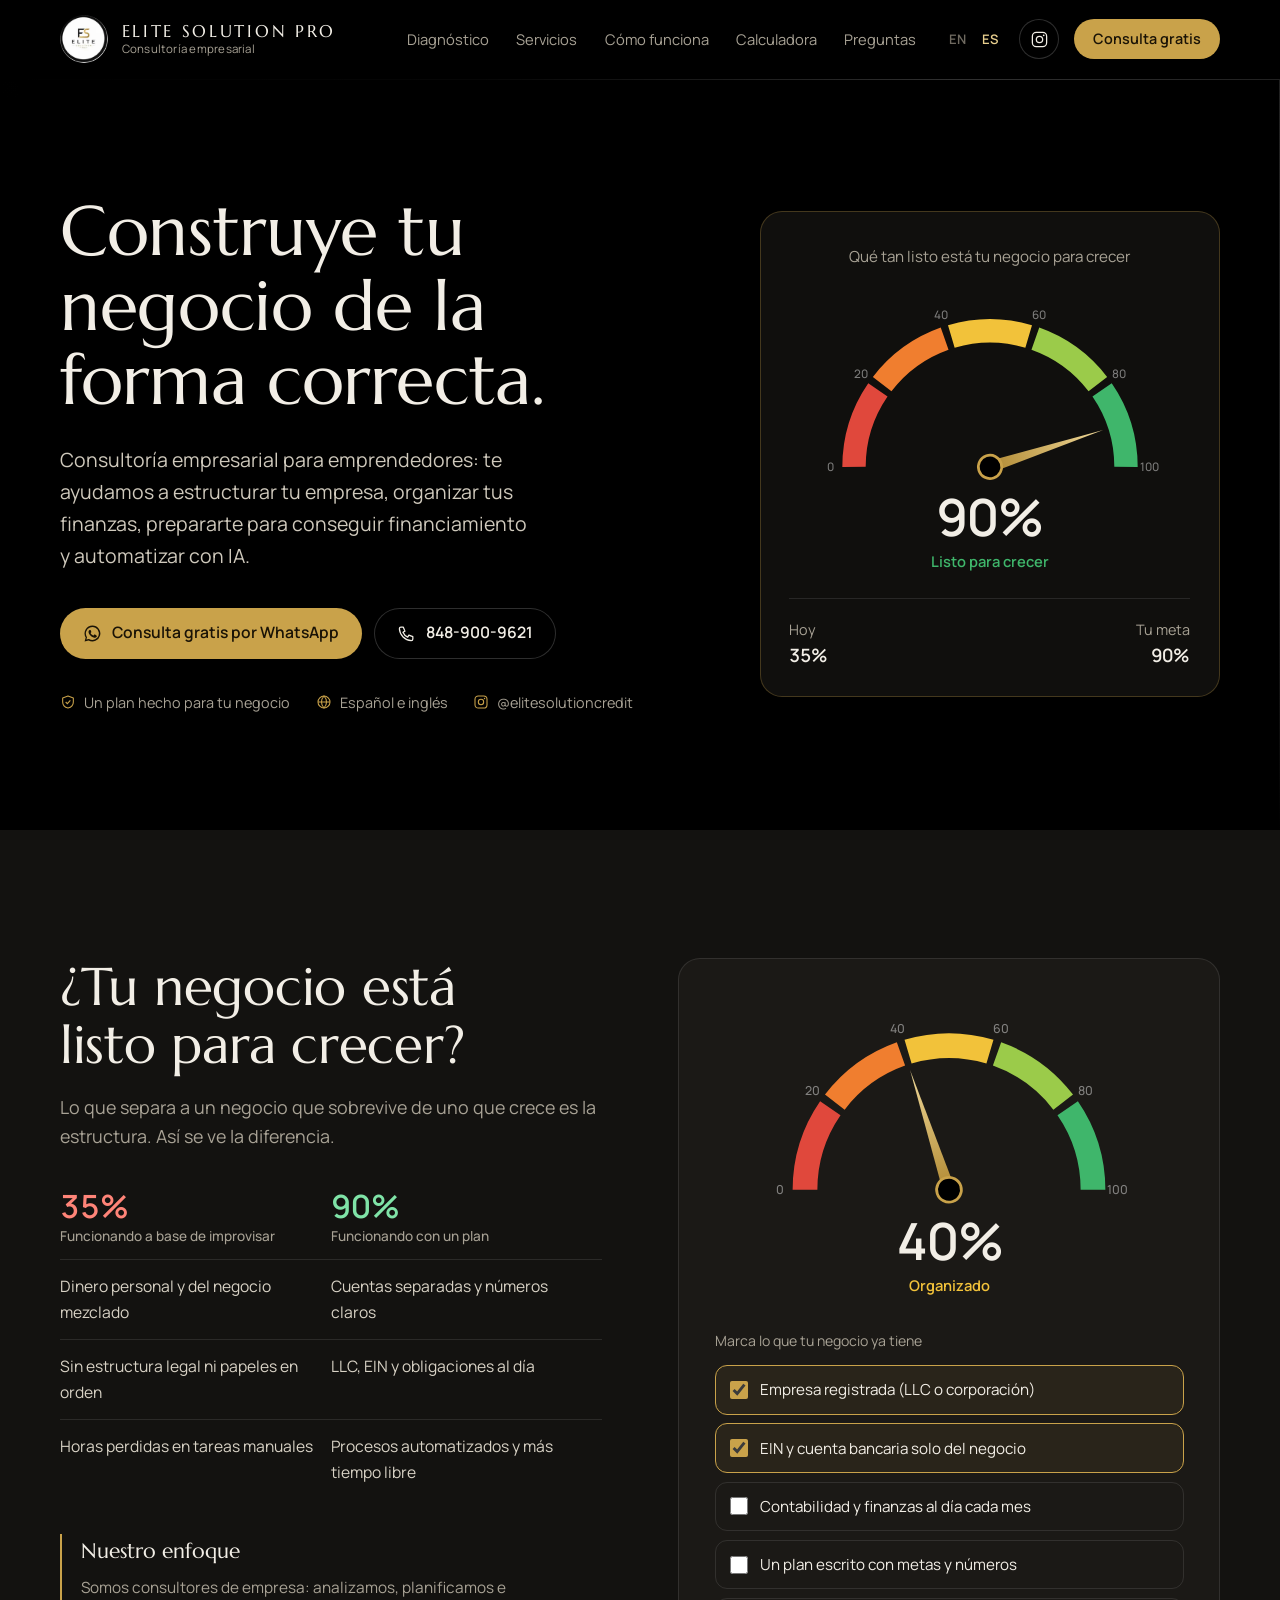
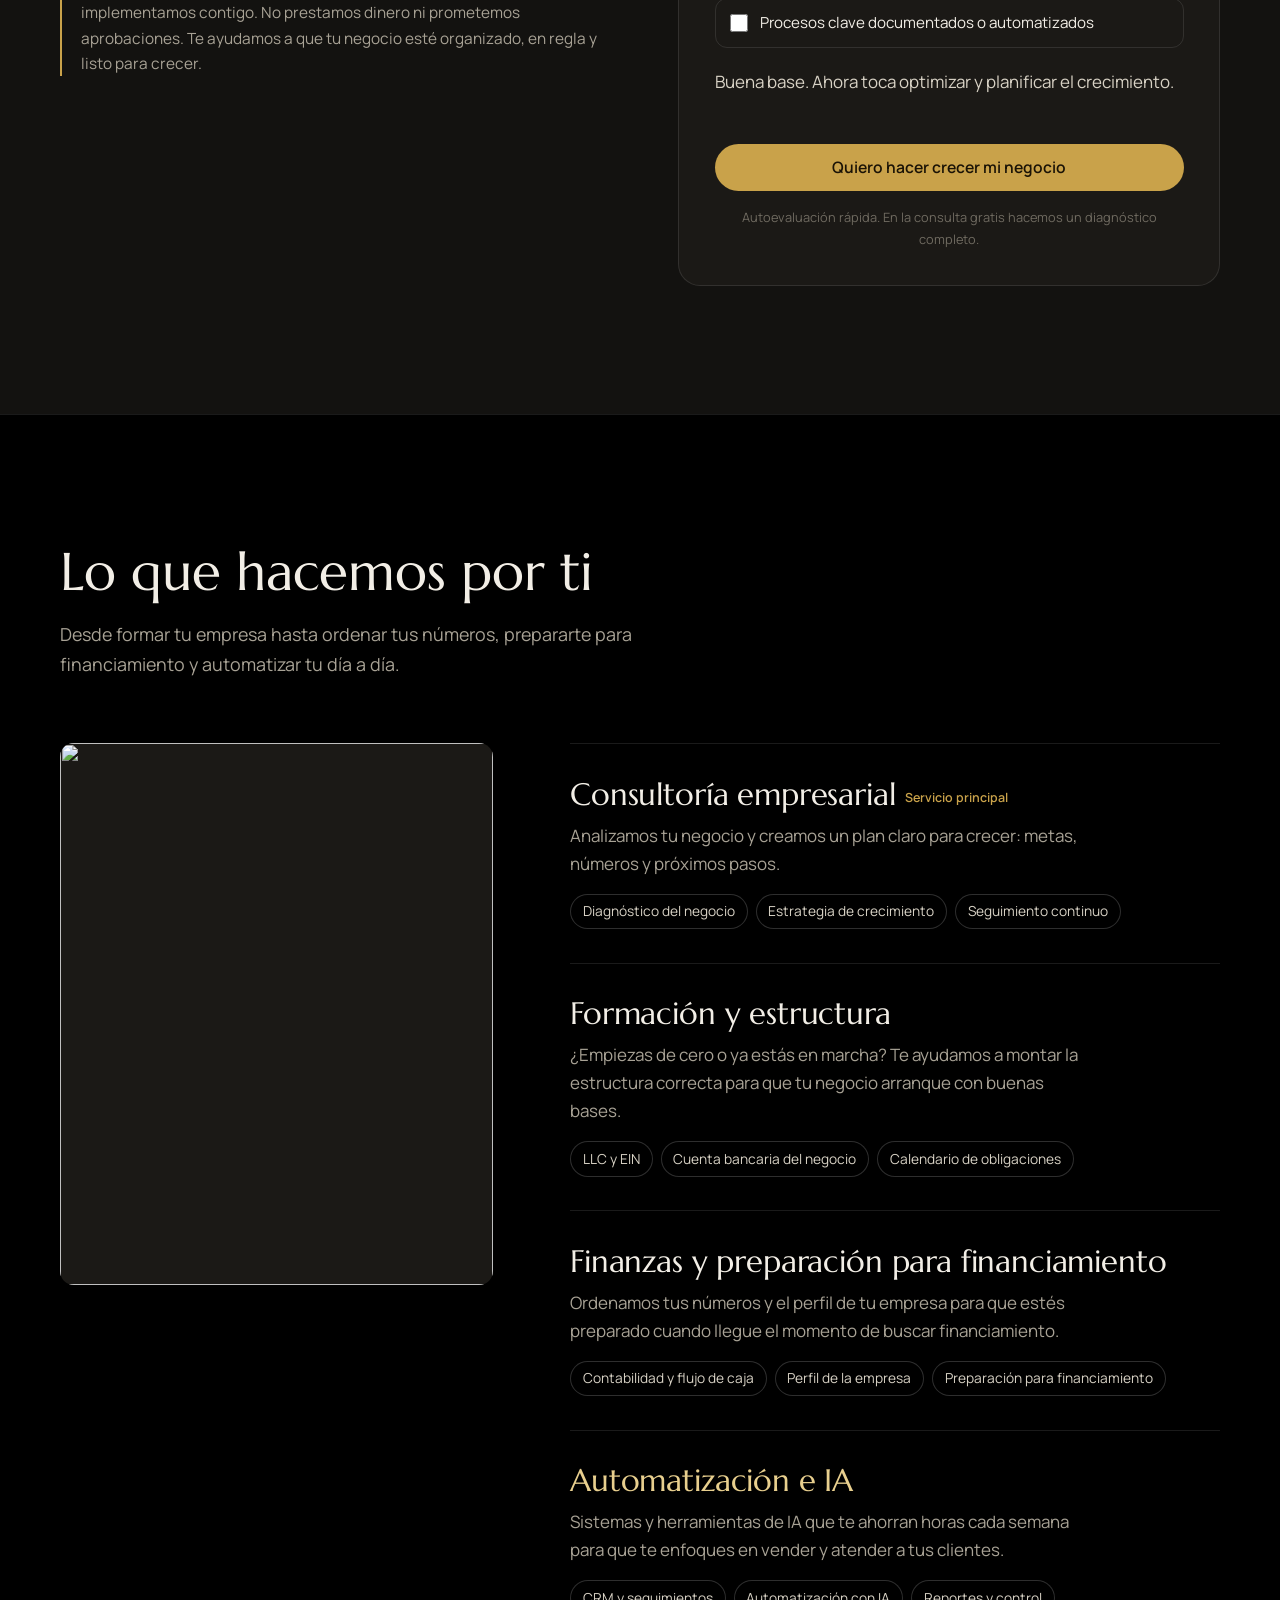
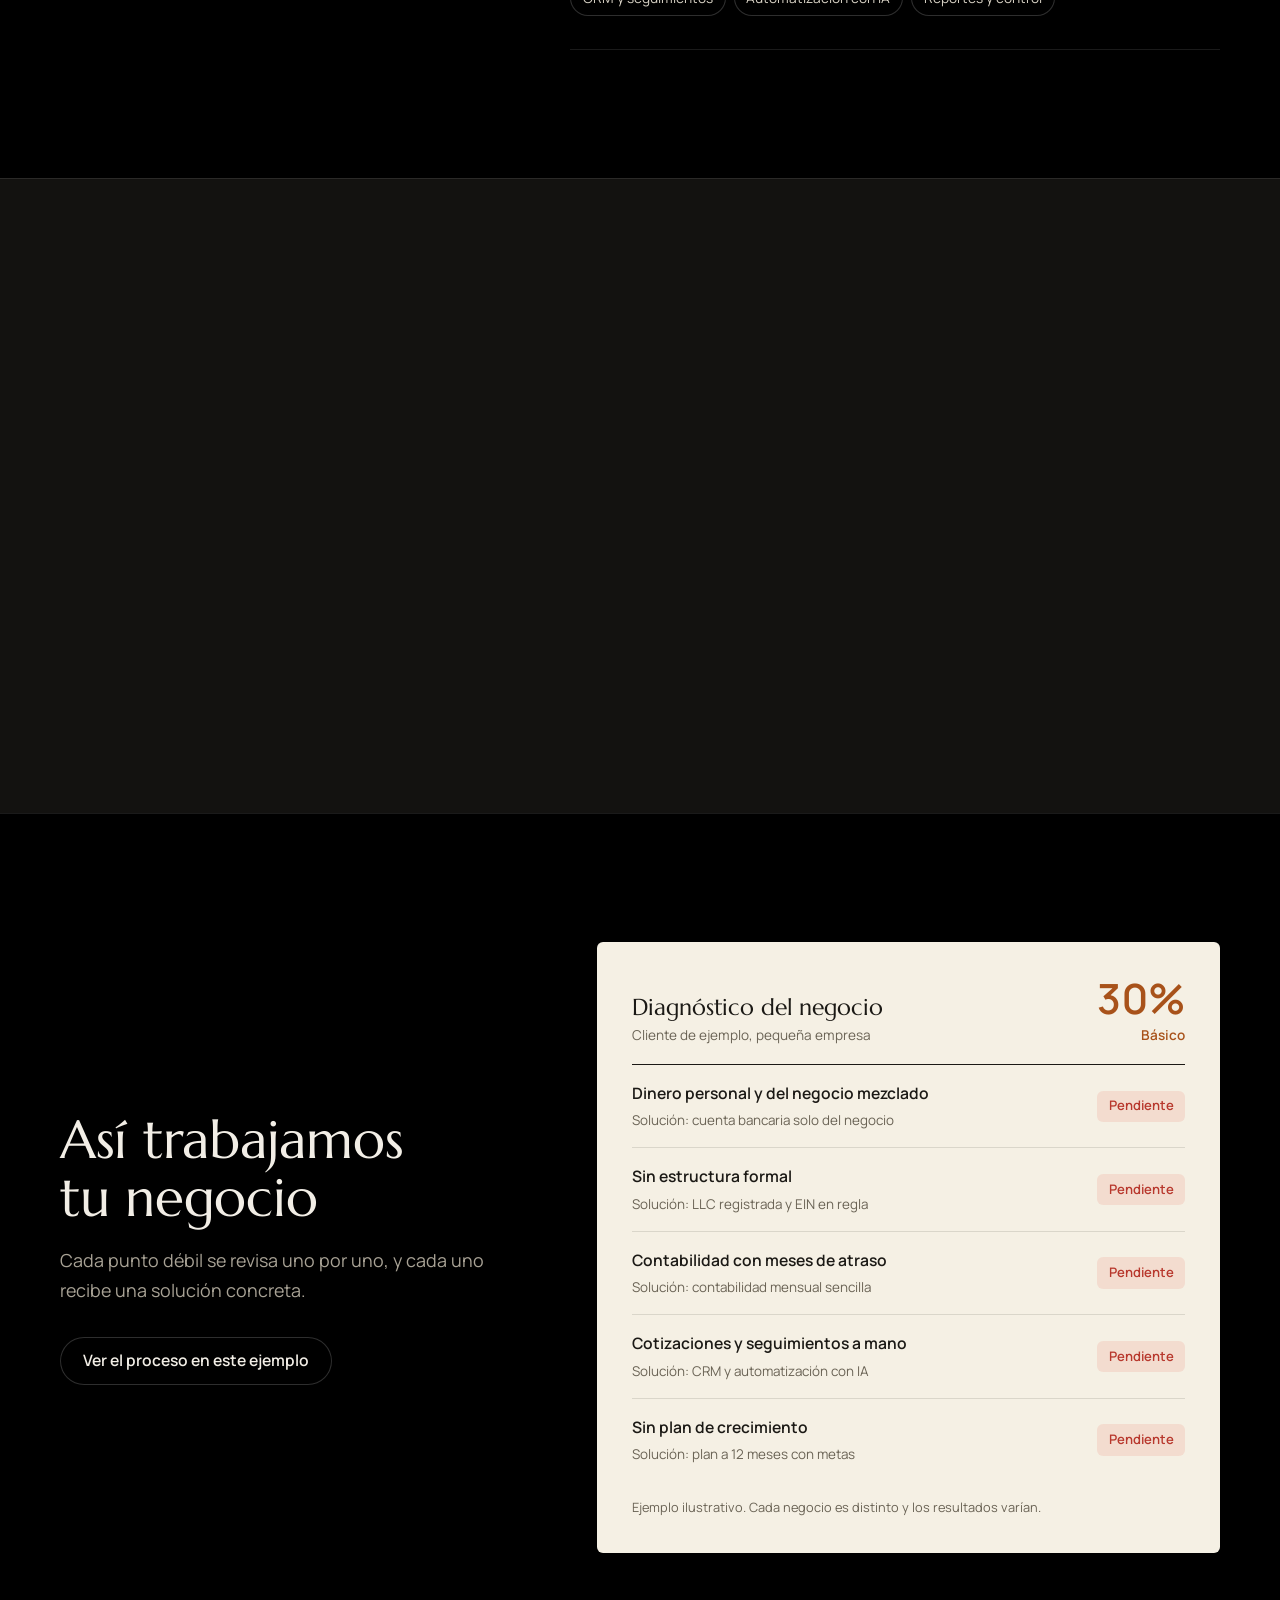
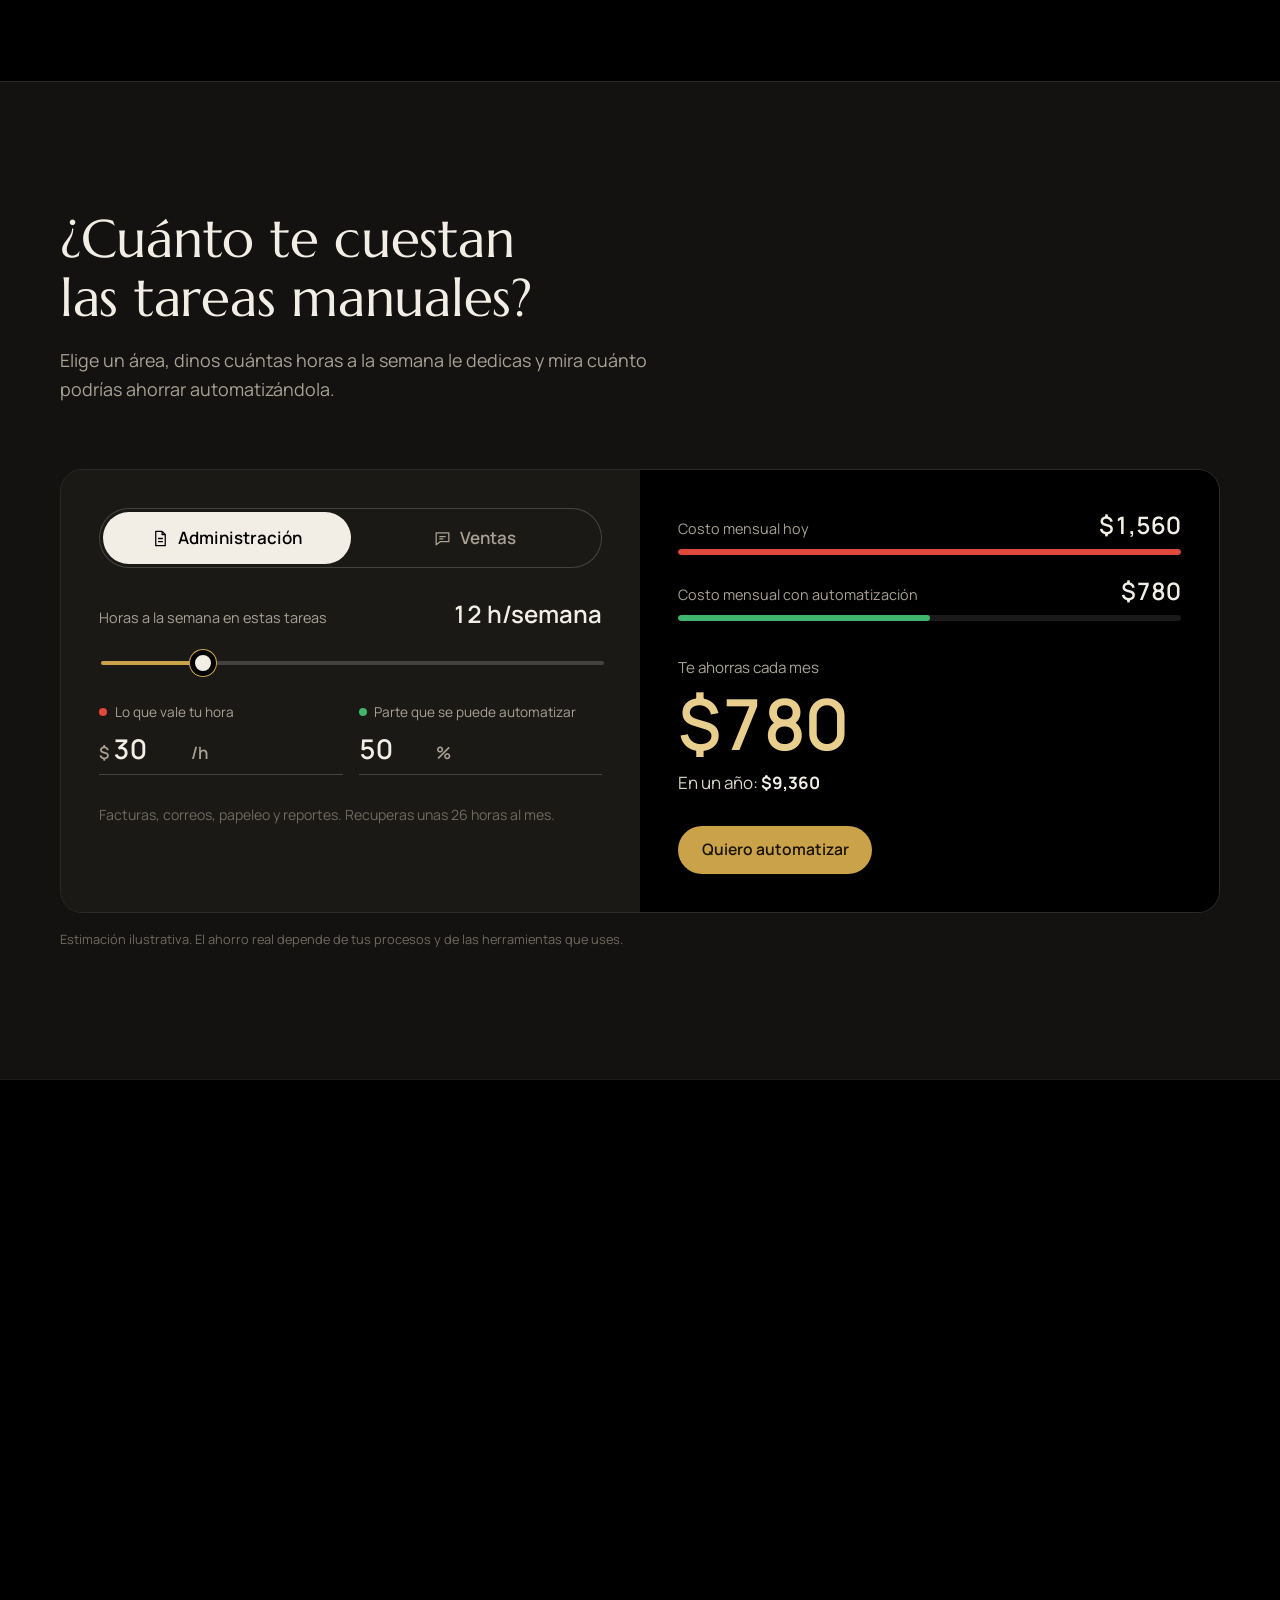
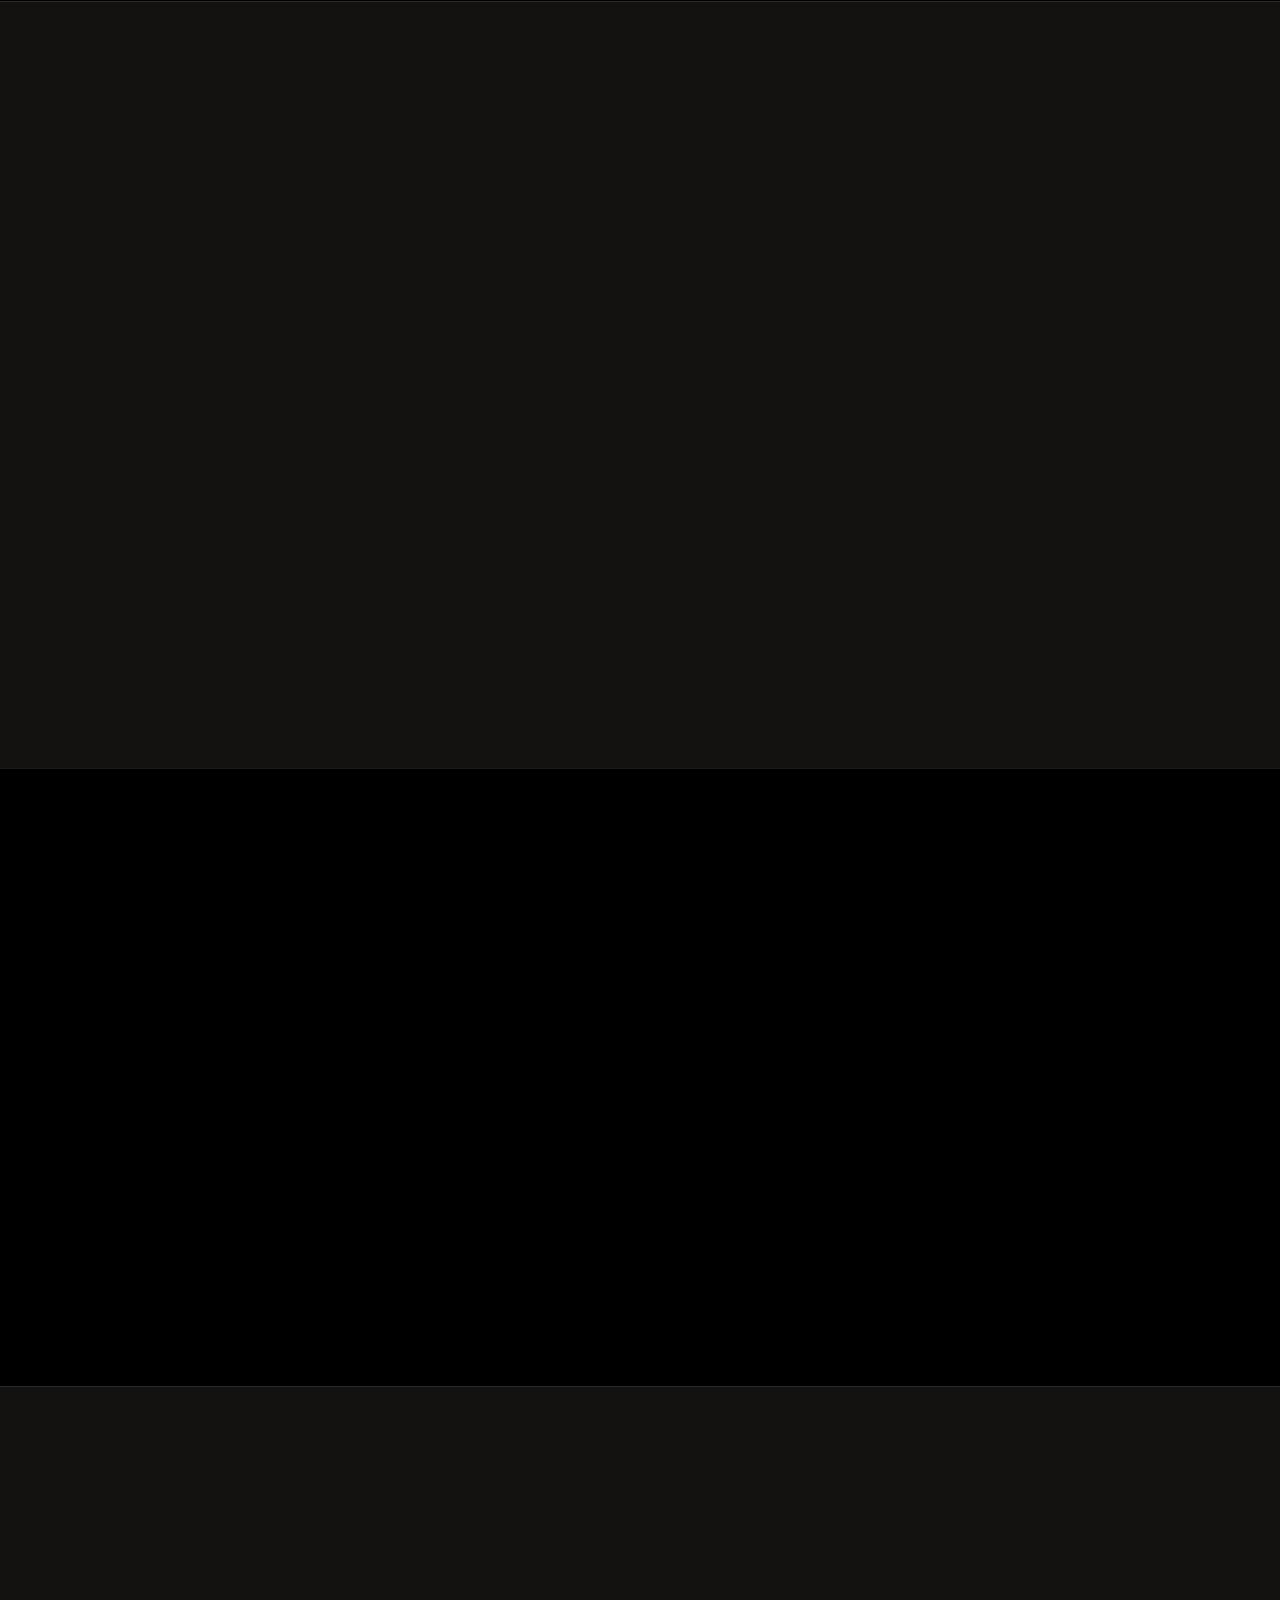
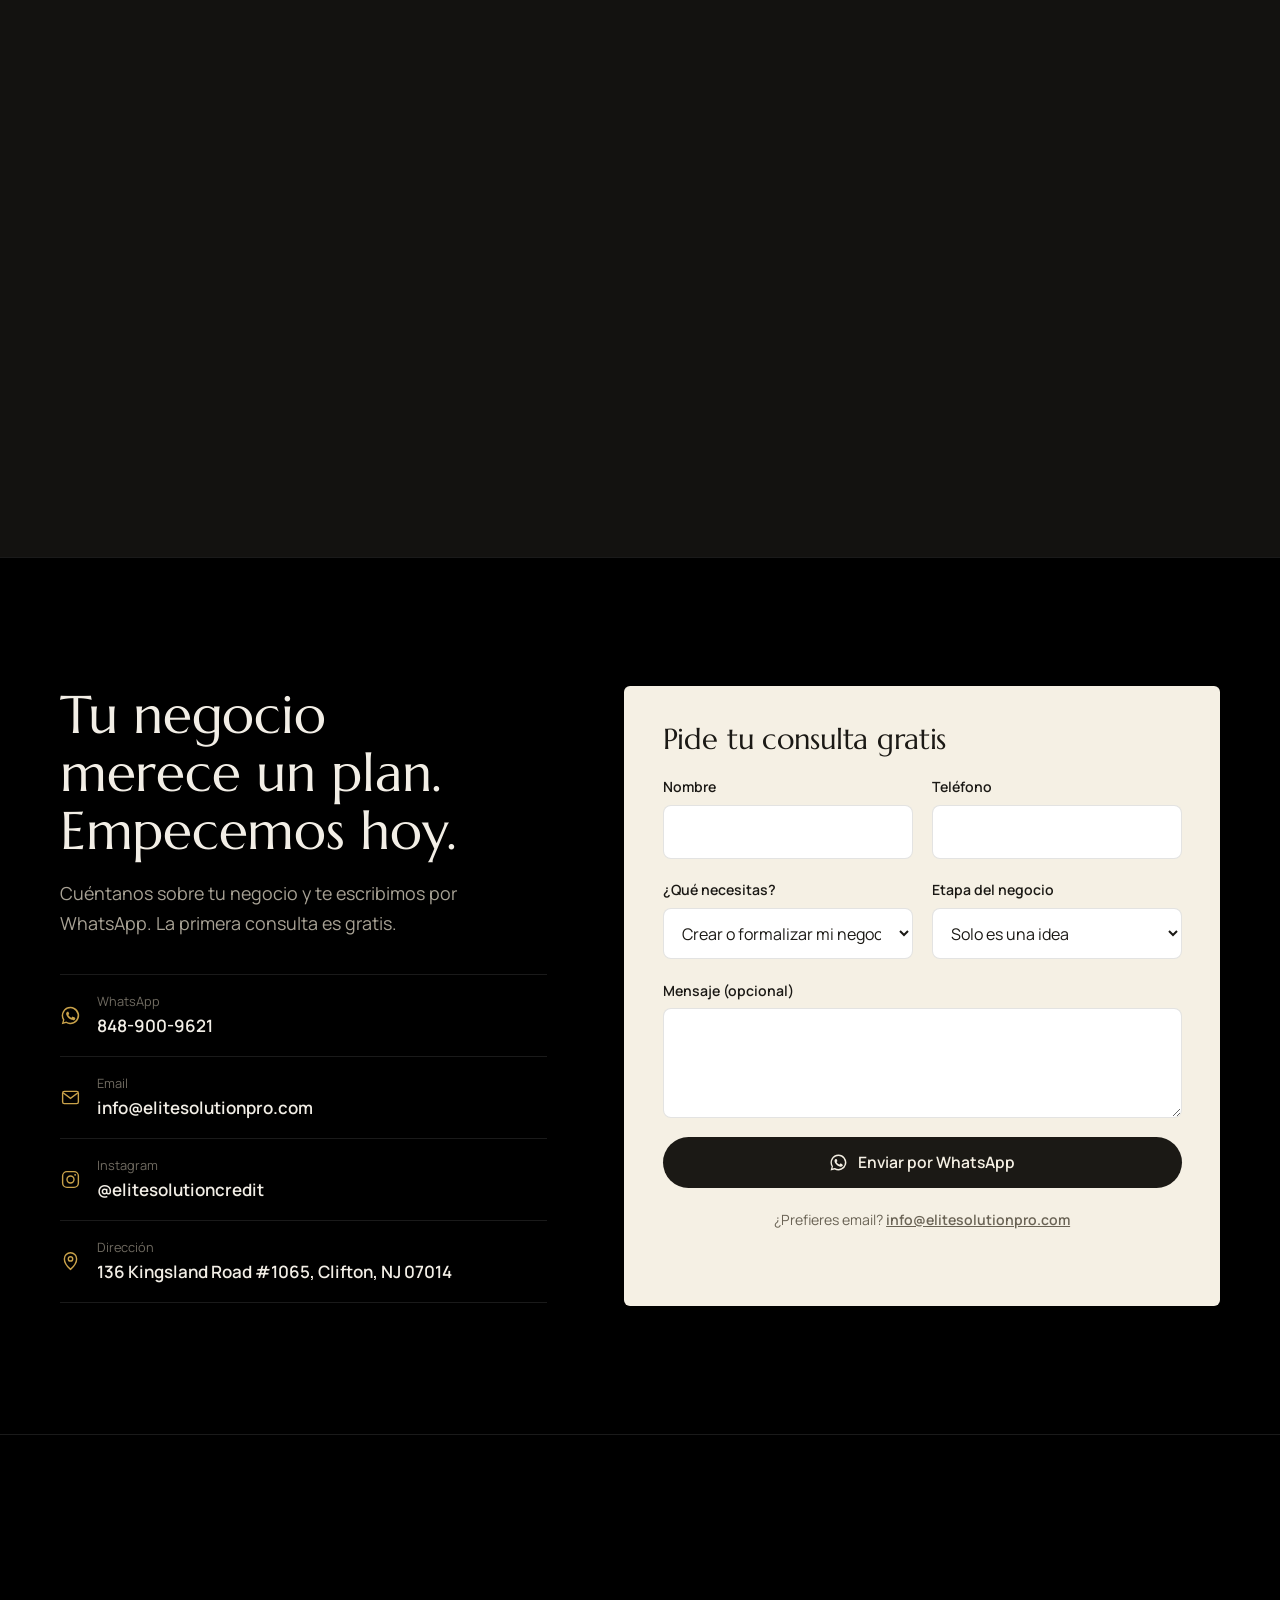
==== es/index.html @ 1baf3546 "Separar HTML/CSS/JS y SEO a fondo sin cambios visuales - CSS a assets/css/styles.css y JS a assets/j" ====
<!doctype html>
<html lang="es"><head>
<meta charset="utf-8">
<meta name="viewport" content="width=device-width, initial-scale=1, viewport-fit=cover">
<title>Consultoría empresarial en Clifton, NJ | Elite Solution Pro</title>
<meta name="description" content="Consultoría empresarial para emprendedores y pequeños negocios: estructura, finanzas, preparación para financiamiento y automatización con IA. Consulta gratis en español o inglés. Elite Solution Pro LLC, Clifton, NJ.">
<meta name="robots" content="index, follow, max-image-preview:large, max-snippet:-1, max-video-preview:-1">
<link rel="canonical" href="https://www.elitesolutionpro.com/es">
<link rel="alternate" hreflang="en" href="https://www.elitesolutionpro.com/">
<link rel="alternate" hreflang="es" href="https://www.elitesolutionpro.com/es">
<link rel="alternate" hreflang="x-default" href="https://www.elitesolutionpro.com/">
<meta name="author" content="Elite Solution Pro LLC">
<meta name="application-name" content="Elite Solution Pro">
<meta name="apple-mobile-web-app-title" content="Elite Solution Pro">
<meta name="theme-color" content="#000000">
<meta name="geo.region" content="US-NJ">
<meta name="geo.placename" content="Clifton, New Jersey">
<meta property="og:site_name" content="Elite Solution Pro">
<meta property="og:title" content="Elite Solution Pro | Construye tu negocio de la forma correcta">
<meta property="og:description" content="Consultoría empresarial: estructura, finanzas, preparación para financiamiento y automatización. Consulta gratis.">
<meta property="og:type" content="website">
<meta property="og:url" content="https://www.elitesolutionpro.com/es">
<meta property="og:locale" content="es_US">
<meta property="og:locale:alternate" content="en_US">
<meta property="og:image" content="https://images.unsplash.com/photo-1642447260162-8d52ac4348ad?auto=format&amp;fit=crop&amp;q=68&amp;w=1200&amp;h=630">
<meta property="og:image:width" content="1200">
<meta property="og:image:height" content="630">
<meta property="og:image:alt" content="Elite Solution Pro, consultoría empresarial en Clifton, NJ">
<meta name="twitter:card" content="summary_large_image">
<meta name="twitter:title" content="Elite Solution Pro | Construye tu negocio de la forma correcta">
<meta name="twitter:description" content="Consultoría empresarial: estructura, finanzas, preparación para financiamiento y automatización. Consulta gratis.">
<meta name="twitter:image" content="https://images.unsplash.com/photo-1642447260162-8d52ac4348ad?auto=format&amp;fit=crop&amp;q=68&amp;w=1200&amp;h=630">
<meta name="twitter:image:alt" content="Elite Solution Pro, consultoría empresarial en Clifton, NJ">
<link rel="icon" type="image/png" sizes="64x64" href="/favicon.png">
<link rel="apple-touch-icon" sizes="180x180" href="/apple-touch-icon.png">
<link rel="manifest" href="/site.webmanifest">
<link rel="preconnect" href="https://images.unsplash.com">
<link rel="preconnect" href="https://fonts.googleapis.com">
<link rel="preconnect" href="https://fonts.gstatic.com" crossorigin="">
<link rel="preload" as="image" href="https://images.unsplash.com/photo-1642447260162-8d52ac4348ad?auto=format&amp;fit=crop&amp;q=68&amp;w=1600&amp;h=1000" imagesrcset="https://images.unsplash.com/photo-1642447260162-8d52ac4348ad?auto=format&amp;fit=crop&amp;q=68&amp;w=800&amp;h=500 800w, https://images.unsplash.com/photo-1642447260162-8d52ac4348ad?auto=format&amp;fit=crop&amp;q=68&amp;w=1200&amp;h=750 1200w, https://images.unsplash.com/photo-1642447260162-8d52ac4348ad?auto=format&amp;fit=crop&amp;q=68&amp;w=1600&amp;h=1000 1600w, https://images.unsplash.com/photo-1642447260162-8d52ac4348ad?auto=format&amp;fit=crop&amp;q=68&amp;w=2200&amp;h=1375 2200w" imagesizes="100vw" fetchpriority="high">
<link rel="preload" as="style" href="https://fonts.googleapis.com/css2?family=Marcellus&amp;family=Manrope:wght@400..700&amp;display=swap" onload="this.onload=null;this.rel='stylesheet'">
<noscript><link rel="stylesheet" href="https://fonts.googleapis.com/css2?family=Marcellus&amp;family=Manrope:wght@400..700&amp;display=swap"></noscript>
<link rel="stylesheet" href="/assets/css/styles.css?v=1">
<script src="/assets/js/main.js?v=1" defer></script>
<script type="application/ld+json" id="schema">{"@context":"https://schema.org","@graph":[{"@type":"ProfessionalService","@id":"https://www.elitesolutionpro.com/#business","name":"Elite Solution Pro LLC","alternateName":"Elite Solution Pro","url":"https://www.elitesolutionpro.com/","logo":{"@type":"ImageObject","url":"https://www.elitesolutionpro.com/logo.webp","width":128,"height":128},"image":"https://images.unsplash.com/photo-1642447260162-8d52ac4348ad?auto=format&fit=crop&q=68&w=1200&h=630","description":"Consultoría empresarial: formación y estructura de empresas, organización financiera, preparación para financiamiento y automatización con IA.","slogan":"Tu negocio, construido de la forma correcta.","telephone":"+1-848-900-9621","email":"info@elitesolutionpro.com","address":{"@type":"PostalAddress","streetAddress":"136 Kingsland Road #1065","addressLocality":"Clifton","addressRegion":"NJ","postalCode":"07014","addressCountry":"US"},"areaServed":[{"@type":"State","name":"New Jersey"},{"@type":"Country","name":"United States"}],"availableLanguage":["English","Spanish"],"contactPoint":{"@type":"ContactPoint","telephone":"+1-848-900-9621","email":"info@elitesolutionpro.com","contactType":"customer service","areaServed":"US","availableLanguage":["English","Spanish"]},"sameAs":["https://www.instagram.com/elitesolutioncredit/"],"knowsAbout":["Consultoría empresarial","Consultoría para pequeños negocios","Formación de LLC","Registro de EIN","Cuentas bancarias de empresa","Contabilidad","Flujo de caja","Preparación para financiamiento","Automatización de negocios","Automatización con IA","CRM"],"hasOfferCatalog":{"@type":"OfferCatalog","name":"Servicios de consultoría empresarial","itemListElement":[{"@type":"Offer","itemOffered":{"@type":"Service","name":"Consultoría empresarial","description":"Analizamos tu negocio y creamos un plan claro para crecer: metas, números y próximos pasos.","serviceType":"Diagnóstico del negocio, Estrategia de crecimiento, Seguimiento continuo","provider":{"@id":"https://www.elitesolutionpro.com/#business"},"areaServed":{"@type":"Country","name":"United States"}}},{"@type":"Offer","itemOffered":{"@type":"Service","name":"Formación y estructura","description":"¿Empiezas de cero o ya estás en marcha? Te ayudamos a montar la estructura correcta para que tu negocio arranque con buenas bases.","serviceType":"LLC y EIN, Cuenta bancaria del negocio, Calendario de obligaciones","provider":{"@id":"https://www.elitesolutionpro.com/#business"},"areaServed":{"@type":"Country","name":"United States"}}},{"@type":"Offer","itemOffered":{"@type":"Service","name":"Finanzas y preparación para financiamiento","description":"Ordenamos tus números y el perfil de tu empresa para que estés preparado cuando llegue el momento de buscar financiamiento.","serviceType":"Contabilidad y flujo de caja, Perfil de la empresa, Preparación para financiamiento","provider":{"@id":"https://www.elitesolutionpro.com/#business"},"areaServed":{"@type":"Country","name":"United States"}}},{"@type":"Offer","itemOffered":{"@type":"Service","name":"Automatización e IA","description":"Sistemas y herramientas de IA que te ahorran horas cada semana para que te enfoques en vender y atender a tus clientes.","serviceType":"CRM y seguimientos, Automatización con IA, Reportes y control","provider":{"@id":"https://www.elitesolutionpro.com/#business"},"areaServed":{"@type":"Country","name":"United States"}}}]}},{"@type":"WebSite","@id":"https://www.elitesolutionpro.com/#website","url":"https://www.elitesolutionpro.com/","name":"Elite Solution Pro","inLanguage":["en","es"],"publisher":{"@id":"https://www.elitesolutionpro.com/#business"}},{"@type":"WebPage","@id":"https://www.elitesolutionpro.com/es#webpage","url":"https://www.elitesolutionpro.com/es","name":"Consultoría empresarial en Clifton, NJ | Elite Solution Pro","description":"Consultoría empresarial para emprendedores y pequeños negocios: estructura, finanzas, preparación para financiamiento y automatización con IA. Consulta gratis en español o inglés. Elite Solution Pro LLC, Clifton, NJ.","inLanguage":"es","isPartOf":{"@id":"https://www.elitesolutionpro.com/#website"},"about":{"@id":"https://www.elitesolutionpro.com/#business"},"primaryImageOfPage":{"@type":"ImageObject","url":"https://images.unsplash.com/photo-1642447260162-8d52ac4348ad?auto=format&fit=crop&q=68&w=1200&h=630","width":1200,"height":630}},{"@type":"FAQPage","@id":"https://www.elitesolutionpro.com/es#faq","inLanguage":"es","isPartOf":{"@id":"https://www.elitesolutionpro.com/es#webpage"},"mainEntity":[{"@type":"Question","name":"¿La consulta es realmente gratis?","acceptedAnswer":{"@type":"Answer","text":"Sí. En la primera consulta revisamos tu negocio y te explicamos qué opciones tienes, sin compromiso."}},{"@type":"Question","name":"¿Cuánto tardo en ver resultados?","acceptedAnswer":{"@type":"Answer","text":"Depende de tu negocio y de tus metas. Después del diagnóstico recibes un plan con pasos claros, prioridades y tiempos realistas."}},{"@type":"Question","name":"¿Prestan dinero o garantizan financiamiento?","acceptedAnswer":{"@type":"Answer","text":"No. Somos consultores de empresa: no prestamos dinero y nadie puede garantizar la aprobación de un prestamista. Te ayudamos a que tu negocio esté organizado y preparado."}},{"@type":"Question","name":"¿Trabajan fuera de New Jersey?","acceptedAnswer":{"@type":"Answer","text":"Sí. Atendemos clientes en todo Estados Unidos por WhatsApp, videollamada y email."}},{"@type":"Question","name":"¿Me atienden en español?","acceptedAnswer":{"@type":"Answer","text":"Claro. Todo el proceso puede ser en español o en inglés, como prefieras."}},{"@type":"Question","name":"¿Es solo para empresas grandes?","acceptedAnswer":{"@type":"Answer","text":"No. Trabajamos con personas que están empezando, pequeños negocios y empresas que quieren crecer."}}]}]}</script>
</head>
<body>
<a class="skip" href="#main" data-i18n="skip">Saltar al contenido</a>

<svg class="sprite" width="0" height="0" aria-hidden="true">
  <defs><linearGradient id="goldG" x1="0" y1="0" x2="0" y2="1"><stop offset="0" stop-color="#F0D99A"></stop><stop offset="1" stop-color="#B18A33"></stop></linearGradient></defs>
  <symbol id="i-check" viewBox="0 0 16 16"><path d="M3 8.5l3 3 7-7" fill="none" stroke="currentColor" stroke-width="2" stroke-linecap="round" stroke-linejoin="round"></path></symbol>
  <symbol id="i-wa" viewBox="0 0 24 24"><path fill="currentColor" d="M12 2a10 10 0 0 0-8.6 15.1L2 22l5-1.3A10 10 0 1 0 12 2zm0 18.2c-1.6 0-3.1-.4-4.4-1.2l-.3-.2-3 .8.8-2.9-.2-.3A8.2 8.2 0 1 1 12 20.2zm4.5-6.1c-.2-.1-1.5-.7-1.7-.8-.2-.1-.4-.1-.6.1l-.8 1c-.1.2-.3.2-.5.1-.7-.3-1.4-.7-2-1.3-.5-.5-.9-1.1-1.2-1.6-.1-.2 0-.4.1-.5l.4-.4.3-.4v-.4l-.8-1.9c-.2-.5-.4-.4-.6-.4h-.5c-.2 0-.5.1-.7.3-.2.3-.9.9-.9 2.2s.9 2.5 1.1 2.7c.1.2 1.8 2.8 4.4 3.9 2.2.9 2.6.7 3.1.7.5-.1 1.5-.6 1.7-1.2.2-.6.2-1.1.2-1.2-.1-.1-.2-.2-.4-.3z"></path></symbol>
  <symbol id="i-phone" viewBox="0 0 24 24"><path d="M5 4h3l2 5-2.5 1.5a11 11 0 0 0 6 6L15 14l5 2v3a2 2 0 0 1-2 2A16 16 0 0 1 3 6a2 2 0 0 1 2-2" fill="none" stroke="currentColor" stroke-width="1.6" stroke-linejoin="round"></path></symbol>
  <symbol id="i-mail" viewBox="0 0 24 24"><rect x="3" y="5" width="18" height="14" rx="2" fill="none" stroke="currentColor" stroke-width="1.6"></rect><path d="M3.5 6.5L12 13l8.5-6.5" fill="none" stroke="currentColor" stroke-width="1.6"></path></symbol>
  <symbol id="i-pin" viewBox="0 0 24 24"><path d="M12 21s7-6.2 7-12a7 7 0 0 0-14 0c0 5.8 7 12 7 12z" fill="none" stroke="currentColor" stroke-width="1.6"></path><circle cx="12" cy="9" r="2.5" fill="none" stroke="currentColor" stroke-width="1.6"></circle></symbol>
  <symbol id="i-ig" viewBox="0 0 24 24"><rect x="3" y="3" width="18" height="18" rx="5" fill="none" stroke="currentColor" stroke-width="1.6"></rect><circle cx="12" cy="12" r="4" fill="none" stroke="currentColor" stroke-width="1.6"></circle><circle cx="17.3" cy="6.7" r="1.1" fill="currentColor"></circle></symbol>
  <symbol id="i-shield" viewBox="0 0 24 24"><path d="M12 3l8 3v6c0 4.5-3.4 8-8 9-4.6-1-8-4.5-8-9V6z" fill="none" stroke="currentColor" stroke-width="1.6" stroke-linejoin="round"></path><path d="M8.5 12l2.5 2.5 4.5-5" fill="none" stroke="currentColor" stroke-width="1.6"></path></symbol>
  <symbol id="i-globe" viewBox="0 0 24 24"><circle cx="12" cy="12" r="9" fill="none" stroke="currentColor" stroke-width="1.6"></circle><path d="M3 12h18M12 3c2.5 2.6 3.8 5.6 3.8 9s-1.3 6.4-3.8 9c-2.5-2.6-3.8-5.6-3.8-9S9.5 5.6 12 3z" fill="none" stroke="currentColor" stroke-width="1.6"></path></symbol>
  <symbol id="i-doc" viewBox="0 0 24 24"><path d="M6 3h8l4 4v14H6zM14 3v4h4M9 12h6M9 16h6" fill="none" stroke="currentColor" stroke-width="1.6" stroke-linejoin="round"></path></symbol>
  <symbol id="i-chat" viewBox="0 0 24 24"><path d="M4 5h16v11H9l-5 4z" fill="none" stroke="currentColor" stroke-width="1.6" stroke-linejoin="round"></path><path d="M8 9.5h8M8 12.5h5" fill="none" stroke="currentColor" stroke-width="1.6"></path></symbol>
  <symbol id="i-home" viewBox="0 0 24 24"><path d="M3 11l9-7 9 7M5 10v10h14V10M10 20v-6h4v6" fill="none" stroke="currentColor" stroke-width="1.6" stroke-linejoin="round"></path></symbol>
  <symbol id="i-car" viewBox="0 0 24 24"><path d="M4 16v-4l2-5h12l2 5v4M3 16h18v3h-3v-2H6v2H3zM7 13h2M15 13h2" fill="none" stroke="currentColor" stroke-width="1.6" stroke-linejoin="round"></path></symbol>
</svg>

<header class="site-header" id="top">
  <div class="wrap header-inner">
    <a class="brand to-top" href="#top" aria-label="Elite Solution Pro">
      <img src="/logo.webp" width="48" height="48" alt="">
      <span class="brand-text">Elite Solution Pro<small data-i18n="tagline">Consultoría empresarial</small></span>
    </a>
    <nav class="main-nav" aria-label="Principal">
      <a href="#diagnostico" data-i18n="nav.score">Diagnóstico</a>
      <a href="#servicios" data-i18n="nav.services">Servicios</a>
      <a href="#proceso" data-i18n="nav.process">Cómo funciona</a>
      <a href="#calculadora" data-i18n="nav.calc">Calculadora</a>
      <a href="#faq" data-i18n="nav.faq">Preguntas</a>
    </nav>
    <div class="header-actions">
      <div class="lang" role="group" aria-label="Idioma / Language">
        <button type="button" data-lang="en" aria-pressed="false">EN</button>
        <button type="button" data-lang="es" aria-pressed="true">ES</button>
      </div>
      <a class="icon-btn" href="https://www.instagram.com/elitesolutioncredit/" target="_blank" rel="noopener" aria-label="Instagram @elitesolutioncredit"><svg aria-hidden="true"><use href="#i-ig"></use></svg></a>
      <a class="btn btn-gold header-cta" href="#contacto" data-i18n="cta.free">Consulta gratis</a>
      <button class="menu-btn" type="button" popovertarget="mnav" aria-label="Menú"><span></span><span></span><span></span></button>
    </div>
  </div>
  <nav id="mnav" class="mobile-nav" popover="" aria-label="Móvil">
    <a href="#diagnostico" data-i18n="nav.score">Diagnóstico</a>
    <a href="#servicios" data-i18n="nav.services">Servicios</a>
    <a href="#proceso" data-i18n="nav.process">Cómo funciona</a>
    <a href="#calculadora" data-i18n="nav.calc">Calculadora</a>
    <a href="#faq" data-i18n="nav.faq">Preguntas</a>
    <a href="https://www.instagram.com/elitesolutioncredit/" target="_blank" rel="noopener">Instagram</a>
    <a href="#contacto" data-i18n="cta.free">Consulta gratis</a>
  </nav>
</header>

<main id="main">

<section class="hero">
  <div class="hero-bg"><img src="https://images.unsplash.com/photo-1642447260162-8d52ac4348ad?auto=format&amp;fit=crop&amp;q=68&amp;w=1600&amp;h=1000" srcset="https://images.unsplash.com/photo-1642447260162-8d52ac4348ad?auto=format&amp;fit=crop&amp;q=68&amp;w=800&amp;h=500 800w, https://images.unsplash.com/photo-1642447260162-8d52ac4348ad?auto=format&amp;fit=crop&amp;q=68&amp;w=1200&amp;h=750 1200w, https://images.unsplash.com/photo-1642447260162-8d52ac4348ad?auto=format&amp;fit=crop&amp;q=68&amp;w=1600&amp;h=1000 1600w, https://images.unsplash.com/photo-1642447260162-8d52ac4348ad?auto=format&amp;fit=crop&amp;q=68&amp;w=2200&amp;h=1375 2200w" sizes="100vw" width="1600" height="1000" alt="" fetchpriority="high" decoding="async"></div>
  <div class="wrap hero-grid">
    <div class="hero-copy">
      <h1 data-i18n="hero.h1">Construye tu negocio de la forma correcta.</h1>
      <p class="hero-lead" data-i18n="hero.lead">Consultoría empresarial para emprendedores: te ayudamos a estructurar tu empresa, organizar tus finanzas, prepararte para conseguir financiamiento y automatizar con IA.</p>
      <div class="hero-actions">
        <a class="btn btn-gold" href="https://wa.me/18489009621" target="_blank" rel="noopener"><svg aria-hidden="true"><use href="#i-wa"></use></svg><span data-i18n="cta.wa">Consulta gratis por WhatsApp</span></a>
        <a class="btn btn-line" href="tel:+18489009621"><svg aria-hidden="true"><use href="#i-phone"></use></svg>848-900-9621</a>
      </div>
      <div class="hero-proof">
        <span><svg aria-hidden="true"><use href="#i-shield"></use></svg><span data-i18n="hero.p1">Un plan hecho para tu negocio</span></span>
        <span><svg aria-hidden="true"><use href="#i-globe"></use></svg><span data-i18n="hero.p2">Español e inglés</span></span>
        <a href="https://www.instagram.com/elitesolutioncredit/" target="_blank" rel="noopener"><svg aria-hidden="true"><use href="#i-ig"></use></svg>@elitesolutioncredit</a>
      </div>
    </div>
    <div class="gauge-card">
      <p class="gauge-title" data-i18n="g.title">Qué tan listo está tu negocio para crecer</p>
      <div class="gauge"><svg viewBox="0 -14 320 192" aria-hidden="true"><g class="arcs"><path d="M32.0 160.0A128 128 0 0 1 54.5 87.5" stroke="#E0483C"></path><path d="M58.5 82.1A128 128 0 0 1 117.3 39.3" stroke="#F07E2F"></path><path d="M123.6 37.3A128 128 0 0 1 196.4 37.3" stroke="#F2C23A"></path><path d="M202.7 39.3A128 128 0 0 1 261.5 82.1" stroke="#9BCB4A"></path><path d="M265.5 87.5A128 128 0 0 1 288.0 160.0" stroke="#3FB66B"></path></g><g class="ticks"><text x="10" y="164">0</text><text x="39" y="76">20</text><text x="114" y="21">40</text><text x="206" y="21">60</text><text x="281" y="76">80</text><text x="310" y="164">100</text></g><g class="needle" id="heroNeedle"><path d="M154.5 160L160 48l5.5 112z" fill="url(#goldG)"></path><circle cx="160" cy="160" r="11" fill="#000" stroke="#C9A24A" stroke-width="2.5"></circle></g></svg><div class="gauge-read"><div class="gauge-num" id="heroNum" data-v="0">0%</div><span class="gauge-tier" id="heroTier">&nbsp;</span></div></div>
      <div class="gauge-foot"><span><span data-i18n="g.from">Hoy</span><b class="num">35%</b></span><span><span data-i18n="g.to">Tu meta</span><b class="num">90%</b></span></div>
    </div>
  </div>
</section>

<section class="section alt" id="diagnostico" aria-labelledby="score-h">
  <div class="wrap score-grid">
    <div>
      <div class="head">
        <h2 id="score-h" data-i18n="sc.h">¿Tu negocio está listo para crecer?</h2>
        <p data-i18n="sc.p">Lo que separa a un negocio que sobrevive de uno que crece es la estructura. Así se ve la diferencia.</p>
      </div>
      <table class="compare">
        <thead><tr><th class="bad">35%<small data-i18n="vs.bad">Funcionando a base de improvisar</small></th><th class="good">90%<small data-i18n="vs.good">Funcionando con un plan</small></th></tr></thead>
        <tbody>
          <tr><td data-i18n="vs.b1">Dinero personal y del negocio mezclado</td><td data-i18n="vs.g1">Cuentas separadas y números claros</td></tr>
          <tr><td data-i18n="vs.b2">Sin estructura legal ni papeles en orden</td><td data-i18n="vs.g2">LLC, EIN y obligaciones al día</td></tr>
          <tr><td data-i18n="vs.b3">Horas perdidas en tareas manuales</td><td data-i18n="vs.g3">Procesos automatizados y más tiempo libre</td></tr>
        </tbody>
      </table>
      <div class="law"><strong data-i18n="law.h">Nuestro enfoque</strong><p data-i18n="law.p">Somos consultores de empresa: analizamos, planificamos e implementamos contigo. No prestamos dinero ni prometemos aprobaciones. Te ayudamos a que tu negocio esté organizado, en regla y listo para crecer.</p></div>
    </div>
    <div class="sim">
      <div class="gauge"><svg viewBox="0 -14 320 192" aria-hidden="true"><g class="arcs"><path d="M32.0 160.0A128 128 0 0 1 54.5 87.5" stroke="#E0483C"></path><path d="M58.5 82.1A128 128 0 0 1 117.3 39.3" stroke="#F07E2F"></path><path d="M123.6 37.3A128 128 0 0 1 196.4 37.3" stroke="#F2C23A"></path><path d="M202.7 39.3A128 128 0 0 1 261.5 82.1" stroke="#9BCB4A"></path><path d="M265.5 87.5A128 128 0 0 1 288.0 160.0" stroke="#3FB66B"></path></g><g class="ticks"><text x="10" y="164">0</text><text x="39" y="76">20</text><text x="114" y="21">40</text><text x="206" y="21">60</text><text x="281" y="76">80</text><text x="310" y="164">100</text></g><g class="needle" id="simNeedle"><path d="M154.5 160L160 48l5.5 112z" fill="url(#goldG)"></path><circle cx="160" cy="160" r="11" fill="#000" stroke="#C9A24A" stroke-width="2.5"></circle></g></svg><div class="gauge-read"><div class="gauge-num" id="simNum" data-v="40">40%</div><span class="gauge-tier" id="simTier">&nbsp;</span></div></div>
      <fieldset class="checks" id="checks">
        <legend data-i18n="sim.label">Marca lo que tu negocio ya tiene</legend>
        <label><input type="checkbox" checked><span data-i18n="ck1">Empresa registrada (LLC o corporación)</span></label>
        <label><input type="checkbox" checked><span data-i18n="ck2">EIN y cuenta bancaria solo del negocio</span></label>
        <label><input type="checkbox"><span data-i18n="ck3">Contabilidad y finanzas al día cada mes</span></label>
        <label><input type="checkbox"><span data-i18n="ck4">Un plan escrito con metas y números</span></label>
        <label><input type="checkbox"><span data-i18n="ck5">Procesos clave documentados o automatizados</span></label>
      </fieldset>
      <p class="sim-text" id="simText" aria-live="polite"></p>
      <a class="btn btn-gold" href="#contacto" id="simCta" data-i18n="sim.cta">Quiero hacer crecer mi negocio</a>
      <p class="note" data-i18n="sim.note">Autoevaluación rápida. En la consulta gratis hacemos un diagnóstico completo.</p>
    </div>
  </div>
</section>

<section class="section" id="servicios" aria-labelledby="svc-h">
  <div class="wrap">
    <div class="head">
      <h2 id="svc-h" data-i18n="svc.h">Lo que hacemos por ti</h2>
      <p data-i18n="svc.p">Desde formar tu empresa hasta ordenar tus números, prepararte para financiamiento y automatizar tu día a día.</p>
    </div>
    <div class="svc-layout">
      <figure class="svc-media" aria-hidden="true">
        <img class="on" src="https://images.unsplash.com/photo-1758876020406-0edb3631d5f1?auto=format&amp;fit=crop&amp;q=68&amp;w=700&amp;h=875" srcset="https://images.unsplash.com/photo-1758876020406-0edb3631d5f1?auto=format&amp;fit=crop&amp;q=68&amp;w=500&amp;h=625 500w, https://images.unsplash.com/photo-1758876020406-0edb3631d5f1?auto=format&amp;fit=crop&amp;q=68&amp;w=700&amp;h=875 700w, https://images.unsplash.com/photo-1758876020406-0edb3631d5f1?auto=format&amp;fit=crop&amp;q=68&amp;w=1000&amp;h=1250 1000w" sizes="34vw" width="700" height="875" alt="" loading="lazy" decoding="async">
        <img src="https://images.unsplash.com/photo-1554224155-6726b3ff858f?auto=format&amp;fit=crop&amp;q=68&amp;w=700&amp;h=875" srcset="https://images.unsplash.com/photo-1554224155-6726b3ff858f?auto=format&amp;fit=crop&amp;q=68&amp;w=500&amp;h=625 500w, https://images.unsplash.com/photo-1554224155-6726b3ff858f?auto=format&amp;fit=crop&amp;q=68&amp;w=700&amp;h=875 700w, https://images.unsplash.com/photo-1554224155-6726b3ff858f?auto=format&amp;fit=crop&amp;q=68&amp;w=1000&amp;h=1250 1000w" sizes="34vw" width="700" height="875" alt="" loading="lazy" decoding="async">
        <img src="https://images.unsplash.com/photo-1758519289013-9442fb2aeac6?auto=format&amp;fit=crop&amp;q=68&amp;w=700&amp;h=875" srcset="https://images.unsplash.com/photo-1758519289013-9442fb2aeac6?auto=format&amp;fit=crop&amp;q=68&amp;w=500&amp;h=625 500w, https://images.unsplash.com/photo-1758519289013-9442fb2aeac6?auto=format&amp;fit=crop&amp;q=68&amp;w=700&amp;h=875 700w, https://images.unsplash.com/photo-1758519289013-9442fb2aeac6?auto=format&amp;fit=crop&amp;q=68&amp;w=1000&amp;h=1250 1000w" sizes="34vw" width="700" height="875" alt="" loading="lazy" decoding="async">
        <img src="https://images.unsplash.com/photo-1556761175-b413da4baf72?auto=format&amp;fit=crop&amp;q=68&amp;w=700&amp;h=875" srcset="https://images.unsplash.com/photo-1556761175-b413da4baf72?auto=format&amp;fit=crop&amp;q=68&amp;w=500&amp;h=625 500w, https://images.unsplash.com/photo-1556761175-b413da4baf72?auto=format&amp;fit=crop&amp;q=68&amp;w=700&amp;h=875 700w, https://images.unsplash.com/photo-1556761175-b413da4baf72?auto=format&amp;fit=crop&amp;q=68&amp;w=1000&amp;h=1250 1000w" sizes="34vw" width="700" height="875" alt="" loading="lazy" decoding="async">
      </figure>
      <div class="svc-list">
        <article class="svc active" tabindex="0"><img class="svc-thumb" src="https://images.unsplash.com/photo-1758876020406-0edb3631d5f1?auto=format&amp;fit=crop&amp;q=68&amp;w=800&amp;h=500" srcset="https://images.unsplash.com/photo-1758876020406-0edb3631d5f1?auto=format&amp;fit=crop&amp;q=68&amp;w=480&amp;h=300 480w, https://images.unsplash.com/photo-1758876020406-0edb3631d5f1?auto=format&amp;fit=crop&amp;q=68&amp;w=800&amp;h=500 800w" sizes="92vw" width="800" height="500" alt="" loading="lazy" decoding="async"><h3><span data-i18n="s1.h">Consultoría empresarial</span><span class="svc-main" data-i18n="svc.main">Servicio principal</span></h3><p data-i18n="s1.p">Analizamos tu negocio y creamos un plan claro para crecer: metas, números y próximos pasos.</p><ul><li data-i18n="s1.l1">Diagnóstico del negocio</li><li data-i18n="s1.l2">Estrategia de crecimiento</li><li data-i18n="s1.l3">Seguimiento continuo</li></ul></article>
        <article class="svc" tabindex="0"><img class="svc-thumb" src="https://images.unsplash.com/photo-1554224155-6726b3ff858f?auto=format&amp;fit=crop&amp;q=68&amp;w=800&amp;h=500" srcset="https://images.unsplash.com/photo-1554224155-6726b3ff858f?auto=format&amp;fit=crop&amp;q=68&amp;w=480&amp;h=300 480w, https://images.unsplash.com/photo-1554224155-6726b3ff858f?auto=format&amp;fit=crop&amp;q=68&amp;w=800&amp;h=500 800w" sizes="92vw" width="800" height="500" alt="" loading="lazy" decoding="async"><h3><span data-i18n="s2.h">Formación y estructura</span></h3><p data-i18n="s2.p">¿Empiezas de cero o ya estás en marcha? Te ayudamos a montar la estructura correcta para que tu negocio arranque con buenas bases.</p><ul><li data-i18n="s2.l1">LLC y EIN</li><li data-i18n="s2.l2">Cuenta bancaria del negocio</li><li data-i18n="s2.l3">Calendario de obligaciones</li></ul></article>
        <article class="svc" tabindex="0"><img class="svc-thumb" src="https://images.unsplash.com/photo-1758519289013-9442fb2aeac6?auto=format&amp;fit=crop&amp;q=68&amp;w=800&amp;h=500" srcset="https://images.unsplash.com/photo-1758519289013-9442fb2aeac6?auto=format&amp;fit=crop&amp;q=68&amp;w=480&amp;h=300 480w, https://images.unsplash.com/photo-1758519289013-9442fb2aeac6?auto=format&amp;fit=crop&amp;q=68&amp;w=800&amp;h=500 800w" sizes="92vw" width="800" height="500" alt="" loading="lazy" decoding="async"><h3><span data-i18n="s3.h">Finanzas y preparación para financiamiento</span></h3><p data-i18n="s3.p">Ordenamos tus números y el perfil de tu empresa para que estés preparado cuando llegue el momento de buscar financiamiento.</p><ul><li data-i18n="s3.l1">Contabilidad y flujo de caja</li><li data-i18n="s3.l2">Perfil de la empresa</li><li data-i18n="s3.l3">Preparación para financiamiento</li></ul></article>
        <article class="svc" tabindex="0"><img class="svc-thumb" src="https://images.unsplash.com/photo-1556761175-b413da4baf72?auto=format&amp;fit=crop&amp;q=68&amp;w=800&amp;h=500" srcset="https://images.unsplash.com/photo-1556761175-b413da4baf72?auto=format&amp;fit=crop&amp;q=68&amp;w=480&amp;h=300 480w, https://images.unsplash.com/photo-1556761175-b413da4baf72?auto=format&amp;fit=crop&amp;q=68&amp;w=800&amp;h=500 800w" sizes="92vw" width="800" height="500" alt="" loading="lazy" decoding="async"><h3><span data-i18n="s4.h">Automatización e IA</span></h3><p data-i18n="s4.p">Sistemas y herramientas de IA que te ahorran horas cada semana para que te enfoques en vender y atender a tus clientes.</p><ul><li data-i18n="s4.l1">CRM y seguimientos</li><li data-i18n="s4.l2">Automatización con IA</li><li data-i18n="s4.l3">Reportes y control</li></ul></article>
      </div>
    </div>
  </div>
</section>

<section class="section alt cv" id="proceso" aria-labelledby="pr-h">
  <div class="wrap">
    <div class="head">
      <h2 id="pr-h" data-i18n="pr.h">Cómo funciona</h2>
      <p data-i18n="pr.p">Cuatro pasos claros. Sabes en todo momento qué estamos haciendo y por qué.</p>
    </div>
    <ol class="steps">
      <li class="step"><span class="step-num">1</span><h3 data-i18n="st1.h">Consulta gratis</h3><p data-i18n="st1.p">Hablamos de dónde está tu negocio hoy y hasta dónde lo quieres llevar.</p></li>
      <li class="step"><span class="step-num">2</span><h3 data-i18n="st2.h">Diagnóstico del negocio</h3><p data-i18n="st2.p">Revisamos tu estructura, tus finanzas y tus procesos para encontrar lo que te frena.</p></li>
      <li class="step"><span class="step-num">3</span><h3 data-i18n="st3.h">Plan de acción</h3><p data-i18n="st3.p">Recibes un plan claro con prioridades, tiempos y costos. Sin sorpresas.</p></li>
      <li class="step"><span class="step-num">4</span><h3 data-i18n="st4.h">Lo implementamos juntos</h3><p data-i18n="st4.p">Trabajamos contigo paso a paso y damos seguimiento hasta que se noten los resultados.</p></li>
    </ol>
  </div>
</section>

<section class="section" id="ejemplo" aria-labelledby="rp-h">
  <div class="wrap report-grid">
    <div class="head">
      <h2 id="rp-h" data-i18n="rp.h">Así trabajamos tu negocio</h2>
      <p data-i18n="rp.p">Cada punto débil se revisa uno por uno, y cada uno recibe una solución concreta.</p>
      <button class="btn btn-line" type="button" id="runReport" data-i18n="rp.run">Ver el proceso en este ejemplo</button>
    </div>
    <div class="paper" id="paper">
      <div class="paper-head">
        <div><h3 data-i18n="rp.title">Diagnóstico del negocio</h3><small data-i18n="rp.sub">Cliente de ejemplo, pequeña empresa</small></div>
        <div class="paper-score"><strong id="paperScore">30%</strong><small id="paperTier">&nbsp;</small></div>
      </div>
      <ul class="rows" id="rows">
        <li data-final="ok"><b data-i18n="r1.h">Dinero personal y del negocio mezclado</b><small data-i18n="r1.s">Solución: cuenta bancaria solo del negocio</small><span class="status neg" data-i18n="pl.neg">Pendiente</span></li>
        <li data-final="ok"><b data-i18n="r2.h">Sin estructura formal</b><small data-i18n="r2.s">Solución: LLC registrada y EIN en regla</small><span class="status neg" data-i18n="pl.neg">Pendiente</span></li>
        <li data-final="ok"><b data-i18n="r3.h">Contabilidad con meses de atraso</b><small data-i18n="r3.s">Solución: contabilidad mensual sencilla</small><span class="status neg" data-i18n="pl.neg">Pendiente</span></li>
        <li data-final="ok"><b data-i18n="r4.h">Cotizaciones y seguimientos a mano</b><small data-i18n="r4.s">Solución: CRM y automatización con IA</small><span class="status neg" data-i18n="pl.neg">Pendiente</span></li>
        <li data-final="prog"><b data-i18n="r5.h">Sin plan de crecimiento</b><small data-i18n="r5.s">Solución: plan a 12 meses con metas</small><span class="status neg" data-i18n="pl.neg">Pendiente</span></li>
      </ul>
      <p class="note" data-i18n="rp.note">Ejemplo ilustrativo. Cada negocio es distinto y los resultados varían.</p>
    </div>
  </div>
</section>

<section class="section alt" id="calculadora" aria-labelledby="calc-h">
  <div class="wrap">
    <div class="head">
      <h2 id="calc-h" data-i18n="calc.h">¿Cuánto te cuestan las tareas manuales?</h2>
      <p data-i18n="calc.p">Elige un área, dinos cuántas horas a la semana le dedicas y mira cuánto podrías ahorrar automatizándola.</p>
    </div>
    <div class="calc">
      <div class="calc-in">
        <div class="seg" role="radiogroup" aria-label="Area / Área">
          <input type="radio" name="loan" id="lt-admin" value="admin" checked=""><label for="lt-admin"><svg aria-hidden="true"><use href="#i-doc"></use></svg><span data-i18n="calc.home">Administración</span></label>
          <input type="radio" name="loan" id="lt-sales" value="sales"><label for="lt-sales"><svg aria-hidden="true"><use href="#i-chat"></use></svg><span data-i18n="calc.car">Ventas</span></label>
        </div>
        <div class="c-field">
          <label for="amt"><span data-i18n="calc.amt">Horas a la semana en estas tareas</span><output id="amtOut" for="amt">12 h</output></label>
          <input type="range" id="amt" min="1" max="60" step="1" value="12">
        </div>
        <div class="rates">
          <div class="rate low"><label for="rLow" data-i18n="calc.low">Lo que vale tu hora</label><div><span>$</span><input id="rLow" type="number" inputmode="decimal" step="1" min="0" max="500" value="30"><span>/h</span></div></div>
          <div class="rate high"><label for="rHigh" data-i18n="calc.high">Parte que se puede automatizar</label><div><input id="rHigh" type="number" inputmode="decimal" step="5" min="0" max="100" value="50"><span>%</span></div></div>
        </div>
        <p class="calc-term" id="calcTerm"></p>
      </div>
      <div class="calc-out" aria-live="polite">
        <div class="pay">
          <div class="pay-row low"><small data-i18n="calc.payLow">Costo mensual hoy</small><strong id="pLow">$0</strong><div class="bar"><i id="bLow"></i></div></div>
          <div class="pay-row high"><small data-i18n="calc.payHigh">Costo mensual con automatización</small><strong id="pHigh">$0</strong><div class="bar"><i id="bHigh"></i></div></div>
        </div>
        <div class="save">
          <small data-i18n="calc.save">Te ahorras cada mes</small>
          <div class="save-big" id="saveM">$0</div>
          <p class="save-total"><span data-i18n="calc.total">En un año:</span> <b id="saveT">$0</b></p>
        </div>
        <a class="btn btn-gold" href="#contacto" id="calcCta" data-i18n="calc.cta">Quiero automatizar</a>
      </div>
    </div>
    <p class="note" data-i18n="calc.note">Estimación ilustrativa. El ahorro real depende de tus procesos y de las herramientas que uses.</p>
  </div>
</section>

<section class="section liberty cv" aria-labelledby="lib-h">
  <div class="liberty-img"><img src="https://images.unsplash.com/photo-1430233831405-b0d673c05300?auto=format&amp;fit=crop&amp;q=68&amp;w=900&amp;h=1100" srcset="https://images.unsplash.com/photo-1430233831405-b0d673c05300?auto=format&amp;fit=crop&amp;q=68&amp;w=500&amp;h=610 500w, https://images.unsplash.com/photo-1430233831405-b0d673c05300?auto=format&amp;fit=crop&amp;q=68&amp;w=900&amp;h=1098 900w, https://images.unsplash.com/photo-1430233831405-b0d673c05300?auto=format&amp;fit=crop&amp;q=68&amp;w=1300&amp;h=1586 1300w" sizes="(max-width: 820px) 100vw, 50vw" width="900" height="1100" alt="" loading="lazy" decoding="async"></div>
  <div class="wrap">
    <div class="head">
      <h2 id="lib-h" data-i18n="lib.h">Tu negocio, tus reglas.</h2>
      <p data-i18n="lib.p">Hacer crecer un negocio en Estados Unidos es posible cuando se construye sobre una base sólida: la estructura correcta, números claros y sistemas que trabajan por ti. Te ayudamos a construirla.</p>
      <a class="btn btn-gold btn-wrap" href="#contacto" data-i18n="lib.cta">Habla con un consultor</a>
    </div>
  </div>
</section>

<section class="section alt cv" id="tips" aria-labelledby="tips-h">
  <div class="wrap">
    <div class="head">
      <h2 id="tips-h" data-i18n="tips.h">Consejos para tu negocio</h2>
      <p data-i18n="tips.p">Lo que compartimos cada semana en Instagram, resumido.</p>
    </div>
    <div class="tips">
      <article class="tip"><h3 data-i18n="tp1.h">Separa tu dinero</h3><p data-i18n="tp1.p">Una cuenta bancaria solo para la empresa mantiene tus números claros, te protege y facilita mucho los impuestos.</p></article>
      <article class="tip"><h3 data-i18n="tp2.h">¿LLC o trabajar por tu cuenta?</h3><p data-i18n="tp2.p">Una LLC separa tu patrimonio personal del negocio. Elegir bien la estructura desde el principio te ahorra problemas después.</p></article>
      <article class="tip"><h3 data-i18n="tp3.h">Conoce tus números cada mes</h3><p data-i18n="tp3.p">Ingresos, gastos y margen. Si los revisas cada mes, decides con datos y no a ciegas.</p></article>
      <article class="tip"><h3 data-i18n="tp4.h">Automatiza lo que repites</h3><p data-i18n="tp4.p">Cotizaciones, recordatorios, seguimientos y reportes. Si lo haces cada semana, seguramente un sistema o una herramienta de IA puede hacerlo por ti.</p></article>
    </div>
    <div class="ig-row">
      <div><img src="/logo.webp" width="52" height="52" alt="" loading="lazy"><span><strong>@elitesolutioncredit</strong><small data-i18n="ig.sub">Consejos de negocio cada semana</small></span></div>
      <a class="btn btn-line" href="https://www.instagram.com/elitesolutioncredit/" target="_blank" rel="noopener"><svg aria-hidden="true"><use href="#i-ig"></use></svg><span data-i18n="ig.follow">Síguenos en Instagram</span></a>
    </div>
  </div>
</section>

<section class="section cv" aria-labelledby="q-h">
  <div class="wrap">
    <div class="head"><h2 id="q-h" data-i18n="q.h">Lo que dicen nuestros clientes</h2></div>
    <div class="quotes">
      <figure class="quote"><div><div class="stars" aria-label="5/5">★★★★★</div><blockquote data-i18n="q1">“Orientación profesional, clara y estratégica.”</blockquote></div><figcaption><b>Noel Betances</b></figcaption></figure>
      <figure class="quote"><div><div class="stars" aria-label="5/5">★★★★★</div><blockquote data-i18n="q2">“Nos ayudaron a entender cómo estructurar mejor nuestra empresa.”</blockquote></div><figcaption><b>Maria Rodriguez</b></figcaption></figure>
      <figure class="quote"><div><div class="stars" aria-label="5/5">★★★★★</div><blockquote data-i18n="q3">“Un gran apoyo para organizar el negocio.”</blockquote></div><figcaption><b>Carlos Mendez</b></figcaption></figure>
    </div>
  </div>
</section>

<section class="section alt cv" id="faq" aria-labelledby="faq-h">
  <div class="wrap faq-grid">
    <div class="head">
      <h2 id="faq-h" data-i18n="faq.h">Preguntas frecuentes</h2>
      <p><span data-i18n="faq.side">¿No ves la tuya? Escríbenos por WhatsApp al</span> <a href="https://wa.me/18489009621" target="_blank" rel="noopener">848-900-9621</a>.</p>
    </div>
    <div class="faq-list">
      <details name="faq" open=""><summary><span data-i18n="f1.q">¿La consulta es realmente gratis?</span><span class="pm" aria-hidden="true"></span></summary><p data-i18n="f1.a">Sí. En la primera consulta revisamos tu negocio y te explicamos qué opciones tienes, sin compromiso.</p></details>
      <details name="faq"><summary><span data-i18n="f2.q">¿Cuánto tardo en ver resultados?</span><span class="pm" aria-hidden="true"></span></summary><p data-i18n="f2.a">Depende de tu negocio y de tus metas. Después del diagnóstico recibes un plan con pasos claros, prioridades y tiempos realistas.</p></details>
      <details name="faq"><summary><span data-i18n="f3.q">¿Prestan dinero o garantizan financiamiento?</span><span class="pm" aria-hidden="true"></span></summary><p data-i18n="f3.a">No. Somos consultores de empresa: no prestamos dinero y nadie puede garantizar la aprobación de un prestamista. Te ayudamos a que tu negocio esté organizado y preparado.</p></details>
      <details name="faq"><summary><span data-i18n="f4.q">¿Trabajan fuera de New Jersey?</span><span class="pm" aria-hidden="true"></span></summary><p data-i18n="f4.a">Sí. Atendemos clientes en todo Estados Unidos por WhatsApp, videollamada y email.</p></details>
      <details name="faq"><summary><span data-i18n="f5.q">¿Me atienden en español?</span><span class="pm" aria-hidden="true"></span></summary><p data-i18n="f5.a">Claro. Todo el proceso puede ser en español o en inglés, como prefieras.</p></details>
      <details name="faq"><summary><span data-i18n="f6.q">¿Es solo para empresas grandes?</span><span class="pm" aria-hidden="true"></span></summary><p data-i18n="f6.a">No. Trabajamos con personas que están empezando, pequeños negocios y empresas que quieren crecer.</p></details>
    </div>
  </div>
</section>

<section class="section" id="contacto" aria-labelledby="c-h">
  <div class="wrap contact-grid">
    <div class="head">
      <h2 id="c-h" data-i18n="c.h">Tu negocio merece un plan. Empecemos hoy.</h2>
      <p data-i18n="c.p">Cuéntanos sobre tu negocio y te escribimos por WhatsApp. La primera consulta es gratis.</p>
      <div class="direct">
        <a href="https://wa.me/18489009621" target="_blank" rel="noopener"><svg aria-hidden="true"><use href="#i-wa"></use></svg><span><small>WhatsApp</small><strong>848-900-9621</strong></span></a>
        <a href="mailto:info@elitesolutionpro.com"><svg aria-hidden="true"><use href="#i-mail"></use></svg><span><small>Email</small><strong>info@elitesolutionpro.com</strong></span></a>
        <a href="https://www.instagram.com/elitesolutioncredit/" target="_blank" rel="noopener"><svg aria-hidden="true"><use href="#i-ig"></use></svg><span><small>Instagram</small><strong>@elitesolutioncredit</strong></span></a>
        <div><svg aria-hidden="true"><use href="#i-pin"></use></svg><span><small data-i18n="c.addr">Dirección</small><strong>136 Kingsland Road #1065, Clifton, NJ 07014</strong></span></div>
      </div>
    </div>
    <form class="form" id="contactForm" novalidate="">
      <h3 data-i18n="form.h">Pide tu consulta gratis</h3>
      <div class="field"><label for="f-name" data-i18n="form.name">Nombre</label><input id="f-name" name="name" autocomplete="name" required=""></div>
      <div class="field"><label for="f-phone" data-i18n="form.phone">Teléfono</label><input id="f-phone" name="phone" type="tel" autocomplete="tel" required=""></div>
      <div class="field"><label for="f-goal" data-i18n="form.goal">¿Qué necesitas?</label>
        <select id="f-goal" name="goal"><option data-i18n="go1">Crear o formalizar mi negocio</option><option data-i18n="go2">Organizar mis finanzas</option><option data-i18n="go3">Prepararme para financiamiento</option><option data-i18n="go4">Automatizar mi negocio</option><option data-i18n="go5">Consultoría en general</option></select></div>
      <div class="field"><label for="f-score" data-i18n="form.score">Etapa del negocio</label>
        <select id="f-score" name="stage"><option data-i18n="sg1">Solo es una idea</option><option data-i18n="sg2">Menos de 1 año</option><option data-i18n="sg3">1 año o más</option><option data-i18n="sg4">Creciendo, con equipo</option></select></div>
      <div class="field full"><label for="f-msg" data-i18n="form.msg">Mensaje (opcional)</label><textarea id="f-msg" name="message"></textarea></div>
      <button class="btn btn-ink" type="submit"><svg aria-hidden="true"><use href="#i-wa"></use></svg><span data-i18n="form.send">Enviar por WhatsApp</span></button>
      <p class="form-alt"><span data-i18n="form.alt">¿Prefieres email?</span> <a href="mailto:info@elitesolutionpro.com">info@elitesolutionpro.com</a></p>
      <p class="form-status" id="formStatus" role="status"></p>
    </form>
  </div>
</section>

</main>

<footer class="site-footer cv">
  <div class="wrap">
    <div class="footer-grid">
      <div>
        <a class="footer-brand to-top" href="#top" aria-label="Elite Solution Pro"><img src="/logo.webp" width="60" height="60" alt="" loading="lazy"><span><strong>Elite Solution Pro</strong><span data-i18n="ft.sub">Consultoría y soluciones empresariales</span></span></a>
        <p class="footer-tag" data-i18n="ft.tag">Tu negocio, construido de la forma correcta.</p>
        <div class="social">
          <a class="icon-btn" href="https://www.instagram.com/elitesolutioncredit/" target="_blank" rel="noopener" aria-label="Instagram"><svg aria-hidden="true"><use href="#i-ig"></use></svg></a>
          <a class="icon-btn" href="https://wa.me/18489009621" target="_blank" rel="noopener" aria-label="WhatsApp"><svg aria-hidden="true"><use href="#i-wa"></use></svg></a>
          <a class="icon-btn" href="mailto:info@elitesolutionpro.com" aria-label="Email"><svg aria-hidden="true"><use href="#i-mail"></use></svg></a>
        </div>
      </div>
      <div><h4 data-i18n="ft.nav">Explora</h4><div class="footer-links"><a href="#diagnostico" data-i18n="nav.score">Diagnóstico</a><a href="#servicios" data-i18n="nav.services">Servicios</a><a href="#proceso" data-i18n="nav.process">Cómo funciona</a><a href="#calculadora" data-i18n="nav.calc">Calculadora</a><a href="#faq" data-i18n="nav.faq">Preguntas</a></div></div>
      <div><h4 data-i18n="ft.contact">Contacto</h4><div class="footer-links"><a href="https://wa.me/18489009621" target="_blank" rel="noopener">WhatsApp 848-900-9621</a><a href="mailto:info@elitesolutionpro.com">info@elitesolutionpro.com</a><a href="https://www.instagram.com/elitesolutioncredit/" target="_blank" rel="noopener">@elitesolutioncredit</a><span>136 Kingsland Road #1065, Clifton, NJ 07014</span></div></div>
    </div>
    <p class="disclaimer" data-i18n="ft.disc">Elite Solution Pro LLC ofrece servicios de consultoría empresarial. No somos un prestamista, un banco ni una empresa de reparación de crédito, y no garantizamos la aprobación de financiamiento. Los resultados varían según cada negocio.</p>
    <div class="footer-bottom"><span>© <span id="year">2026</span> Elite Solution Pro LLC</span><span><a href="#" data-i18n="ft.priv">Política de privacidad</a> &nbsp; <a href="#" data-i18n="ft.terms">Términos y condiciones</a></span></div>
  </div>
</footer>

<a class="wa-float" id="waFloat" href="https://wa.me/18489009621" target="_blank" rel="noopener" aria-label="WhatsApp"><svg aria-hidden="true"><use href="#i-wa"></use></svg></a>
<div class="action-bar" id="actionBar">
  <a class="btn btn-line" href="tel:+18489009621" data-i18n="bar.call">Llamar</a>
  <a class="btn btn-gold" href="https://wa.me/18489009621" target="_blank" rel="noopener"><svg aria-hidden="true"><use href="#i-wa"></use></svg>WhatsApp</a>
</div>

</body></html>
---- assets/css/styles.css ----
@font-face{font-family:"Marcellus Fallback";src:local("Times New Roman"),local("Georgia");size-adjust:104%;ascent-override:92%;descent-override:26%}
@font-face{font-family:"Manrope Fallback";src:local("Arial");size-adjust:104%;ascent-override:96%;descent-override:26%}
:root{
  --bg:#000;--raised:#131210;--raised-2:#1B1916;
  --line:rgba(255,255,255,.1);--line-strong:rgba(255,255,255,.18);
  --text:#F2EEE6;--muted:#A8A295;--faint:#6F6A60;
  --gold:#C9A24A;--gold-hi:#E8CF8E;--gold-ink:#1A1306;
  --paper:#F5F0E4;--paper-2:#EAE3D2;--ink:#1B1915;--ink-muted:#6A6355;--paper-line:rgba(27,25,21,.12);
  --red:#E0483C;--orange:#F07E2F;--yellow:#F2C23A;--lime:#9BCB4A;--green:#3FB66B;
  --serif:"Marcellus","Marcellus Fallback",Georgia,serif;
  --sans:"Manrope","Manrope Fallback","Segoe UI",Arial,sans-serif;
  --wrap:1160px;
}
*,*::before,*::after{box-sizing:border-box}
html{scroll-behavior:smooth;scroll-padding-top:88px;-webkit-text-size-adjust:100%}
@media (prefers-reduced-motion:reduce){html{scroll-behavior:auto}*{transition-duration:.01ms!important}}
body{margin:0;background:var(--bg);color:var(--text);font-family:var(--sans);font-size:1.0625rem;line-height:1.65;-webkit-font-smoothing:antialiased;font-feature-settings:"tnum" 0}
img,svg{max-width:100%;display:block}
a{color:inherit}
a[href^="tel"],a[href*="wa.me"]{white-space:nowrap}
h1,h2,h3{font-family:var(--serif);font-weight:400;line-height:1.1;letter-spacing:-.005em;margin:0;text-wrap:balance}
p{margin:0}
.wrap{width:min(100% - 2.75rem,var(--wrap));margin-inline:auto}
.sr-only{position:absolute;width:1px;height:1px;overflow:hidden;clip:rect(0 0 0 0);white-space:nowrap}
.skip{position:absolute;left:-999px;top:0;z-index:100;background:var(--gold);color:var(--gold-ink);padding:.6rem 1rem;font-weight:700}
.skip:focus{left:1rem;top:1rem}
:focus-visible{outline:2px solid var(--gold-hi);outline-offset:3px;border-radius:4px}
.num{font-variant-numeric:tabular-nums}

/* buttons */
.btn{display:inline-flex;align-items:center;justify-content:center;gap:.6rem;font:600 .98rem/1 var(--sans);text-decoration:none;border:0;cursor:pointer;padding:1rem 1.45rem;border-radius:999px;transition:background-color .2s,color .2s,box-shadow .2s;white-space:nowrap}
.btn svg{width:19px;height:19px;flex:none}
.btn-gold{background:var(--gold);color:var(--gold-ink)}
.btn-gold:hover{background:#D9B560}
.btn-line{background:transparent;color:var(--text);box-shadow:inset 0 0 0 1px var(--line-strong)}
.btn-line:hover{box-shadow:inset 0 0 0 1px var(--gold)}
.btn-ink{background:var(--ink);color:var(--paper)}
.btn-ink:hover{background:#2E2B25}
.btn-wrap{white-space:normal;text-align:center;line-height:1.3}

/* header */
.site-header{position:sticky;top:0;z-index:50;padding-top:env(safe-area-inset-top,0px);background:rgba(0,0,0,.78);backdrop-filter:blur(14px);-webkit-backdrop-filter:blur(14px);border-bottom:1px solid transparent;transition:border-color .3s}
.site-header.scrolled{border-bottom-color:var(--line)}
.header-inner{display:flex;align-items:center;gap:1.6rem;height:78px}
.brand{display:flex;align-items:center;gap:.85rem;text-decoration:none;margin-right:auto}
.brand img{width:48px;height:48px;border-radius:50%}
.brand-text{font-family:var(--serif);font-size:1.05rem;letter-spacing:.16em;line-height:1.2;text-transform:uppercase}
.brand-text small{display:block;font-family:var(--sans);font-size:.72rem;letter-spacing:.02em;text-transform:none;color:var(--muted)}
.main-nav{display:flex;gap:1.7rem}
.main-nav a{text-decoration:none;font-size:.92rem;color:var(--muted);transition:color .2s}
.main-nav a:hover{color:var(--text)}
.header-actions{display:flex;align-items:center;gap:.9rem}
.lang{display:inline-flex;gap:.1rem}
.lang button{border:0;background:transparent;font:600 .82rem var(--sans);padding:.35rem .45rem;cursor:pointer;color:var(--faint);border-radius:6px}
.lang button[aria-pressed="true"]{color:var(--gold-hi)}
.lang button:hover{color:var(--text)}
.icon-btn{display:grid;place-items:center;width:40px;height:40px;border-radius:50%;color:var(--text);box-shadow:inset 0 0 0 1px var(--line-strong);transition:box-shadow .2s,color .2s}
.icon-btn:hover{box-shadow:inset 0 0 0 1px var(--gold);color:var(--gold-hi)}
.icon-btn svg{width:19px;height:19px}
.header-cta{padding:.8rem 1.2rem;font-size:.9rem}
.menu-btn{display:none;border:0;background:transparent;cursor:pointer;width:44px;height:44px;padding:11px}
.menu-btn span{display:block;height:1.5px;background:var(--text);margin:6px 0}
.mobile-nav{margin:0;top:calc(78px + env(safe-area-inset-top,0px));left:1rem;right:1rem;width:auto;border:1px solid var(--line);border-radius:16px;padding:.6rem;background:var(--raised);color:var(--text)}
.mobile-nav a{display:block;padding:.95rem .7rem;text-decoration:none;font-family:var(--serif);font-size:1.25rem;border-bottom:1px solid var(--line)}
.mobile-nav a:last-child{border-bottom:0;color:var(--gold-hi)}
@media (max-width:1040px){.main-nav{display:none}.menu-btn{display:block}}
@media (max-width:640px){.header-cta{display:none}.brand-text small{display:none}}
@media (max-width:460px){.brand-text{display:none}.header-actions{gap:.5rem}}

/* sections */
.section{padding:clamp(5rem,10vw,8.5rem) 0}
.section + .section{border-top:1px solid var(--line)}
.alt{background:var(--raised)}
.head{max-width:640px}
.head h2{font-size:clamp(2.1rem,1.5rem + 2.4vw,3.3rem)}
.head p{margin-top:1.2rem;color:var(--muted);font-size:1.12rem;max-width:56ch}
.cv{content-visibility:auto;contain-intrinsic-size:auto 900px}

/* hero */
.hero{position:relative;isolation:isolate;overflow:hidden;padding:clamp(4rem,9vw,7.5rem) 0 clamp(4.5rem,9vw,7.5rem)}
.hero-bg{position:absolute;inset:0;z-index:-2}
.hero-bg img{width:100%;height:100%;object-fit:cover;object-position:70% 50%;opacity:.42;filter:saturate(.8)}
.hero::before{content:"";position:absolute;inset:0;z-index:-1;background:linear-gradient(90deg,#000 0%,rgba(0,0,0,.92) 38%,rgba(0,0,0,.4) 75%,rgba(0,0,0,.6) 100%),linear-gradient(0deg,#000 0%,transparent 35%)}
.hero-grid{display:grid;grid-template-columns:1.15fr .85fr;gap:clamp(2.5rem,6vw,5rem);align-items:center}
.hero h1{font-size:clamp(2.5rem,1.5rem + 3.8vw,4.4rem);line-height:1.06;max-width:16ch}
.hero-lead{margin-top:1.6rem;font-size:clamp(1.08rem,1rem + .3vw,1.22rem);color:#CFC9BC;max-width:40ch}
.hero-actions{display:flex;flex-wrap:wrap;gap:.75rem;margin-top:2.2rem}
.hero-proof{display:flex;flex-wrap:wrap;gap:.5rem 1.6rem;margin-top:2rem;font-size:.9rem;color:var(--muted)}
.hero-proof span,.hero-proof a{display:inline-flex;align-items:center;gap:.5rem;text-decoration:none}
.hero-proof a:hover{color:var(--text)}
.hero-proof svg{width:16px;height:16px;color:var(--gold)}

.gauge-card{background:rgba(19,18,16,.86);backdrop-filter:blur(10px);-webkit-backdrop-filter:blur(10px);border:1px solid rgba(201,162,74,.28);border-radius:22px;padding:2rem 1.8rem 1.8rem}
.gauge-title{font-size:.95rem;color:var(--muted);text-align:center}
.gauge{position:relative;margin:.8rem auto 0;max-width:340px}
.gauge svg{width:100%;height:auto;overflow:visible}
.gauge .arcs path{fill:none;stroke-width:22;stroke-linecap:butt}
.gauge .ticks text{font:500 11px var(--sans);fill:rgba(255,255,255,.45);text-anchor:middle}
.needle{transform-origin:160px 160px;transition:transform 1.3s cubic-bezier(.3,1.2,.5,1)}
.gauge-read{text-align:center;margin-top:.3rem}
.gauge-num{font:600 3.2rem/1 var(--sans);font-variant-numeric:tabular-nums;letter-spacing:-.02em}
.gauge-tier{display:block;margin-top:.45rem;font-size:.92rem;font-weight:600;transition:color .4s}
.gauge-foot{margin-top:1.5rem;padding-top:1.2rem;border-top:1px solid var(--line);display:flex;justify-content:space-between;gap:1rem;font-size:.9rem;color:var(--muted)}
.gauge-foot b{display:block;font:600 1.15rem var(--sans);color:var(--text);font-variant-numeric:tabular-nums}
@media (max-width:920px){.hero-grid{grid-template-columns:1fr}.gauge-card{max-width:460px}}

/* score */
.score-grid{display:grid;grid-template-columns:1fr 1fr;gap:clamp(2.5rem,6vw,5rem);align-items:start}
.compare{width:100%;border-collapse:collapse;margin-top:2.4rem;font-size:.98rem}
.compare th{font:600 2rem/1 var(--sans);font-variant-numeric:tabular-nums;text-align:left;padding:0 0 1rem;width:50%}
.compare th.bad{color:#FF8478}.compare th.good{color:#7FE3A7}
.compare th small{display:block;font-size:.85rem;font-weight:500;color:var(--muted);margin-top:.45rem}
.compare td{padding:.85rem 1rem .85rem 0;border-top:1px solid var(--line);color:#D8D2C5;vertical-align:top}
.law{margin-top:2.2rem;padding-left:1.2rem;border-left:2px solid var(--gold)}
.law strong{display:block;font-family:var(--serif);font-weight:400;font-size:1.3rem}
.law p{margin-top:.4rem;color:var(--muted);font-size:.96rem}
.sim{background:var(--raised-2);border:1px solid var(--line);border-radius:22px;padding:clamp(1.6rem,3vw,2.2rem)}
.sim .gauge{max-width:360px;margin-top:0}
.range-wrap{margin-top:2.2rem}
.range-wrap label{display:flex;justify-content:space-between;font-size:.88rem;color:var(--muted);margin-bottom:.8rem}
input[type=range]{-webkit-appearance:none;appearance:none;width:100%;height:6px;border-radius:999px;background:linear-gradient(90deg,var(--red) 0 20%,var(--orange) 20% 40%,var(--yellow) 40% 60%,var(--lime) 60% 80%,var(--green) 80% 100%);cursor:pointer}
input[type=range]::-webkit-slider-thumb{-webkit-appearance:none;width:26px;height:26px;border-radius:50%;background:var(--text);border:5px solid var(--bg);box-shadow:0 0 0 1px var(--gold)}
input[type=range]::-moz-range-thumb{width:18px;height:18px;border-radius:50%;background:var(--text);border:5px solid var(--bg);box-shadow:0 0 0 1px var(--gold)}
.checks{margin:2rem 0 0;border:0;padding:0;display:grid;gap:.55rem;min-width:0}
.checks legend{font-size:.88rem;color:var(--muted);margin-bottom:.8rem;padding:0}
.checks label{display:flex;gap:.75rem;align-items:center;padding:.7rem .9rem;border:1px solid var(--line);border-radius:12px;cursor:pointer;font-size:.95rem;transition:border-color .2s,background-color .2s}
.checks label:has(input:checked){border-color:var(--gold);background:rgba(201,162,74,.08)}
.checks input{width:18px;height:18px;accent-color:#C9A24A;flex:none;margin:0}
.sim-text{margin-top:1.3rem;min-height:3.3em;color:#D8D2C5}
.sim .btn{width:100%;margin-top:1.2rem}
.note{font-size:.8rem;color:var(--faint);margin-top:1rem}
.sim .note{text-align:center}
@media (max-width:920px){.score-grid{grid-template-columns:1fr}}

/* services */
.svc-layout{display:grid;grid-template-columns:minmax(0,.8fr) minmax(0,1.2fr);gap:clamp(2.5rem,6vw,5rem);align-items:start;margin-top:clamp(3rem,6vw,4rem)}
.svc-media{margin:0;position:sticky;top:110px;aspect-ratio:4/5;border-radius:14px;overflow:hidden;background:var(--raised-2)}
.svc-media img{position:absolute;inset:0;width:100%;height:100%;object-fit:cover;opacity:0;transition:opacity .7s ease;filter:saturate(.85)}
.svc-media img.on{opacity:1}
.svc-list{border-top:1px solid var(--line)}
.svc{padding:2.1rem 0;border-bottom:1px solid var(--line)}
.svc h3{font-size:clamp(1.55rem,1.3rem + .8vw,1.95rem);color:var(--text);transition:color .3s}
.svc.active h3{color:var(--gold-hi)}
.svc-main{display:inline-block;margin-left:.6rem;font:600 .78rem var(--sans);color:var(--gold);vertical-align:middle;letter-spacing:0}
.svc p{margin-top:.6rem;color:var(--muted);max-width:52ch}
.svc ul{list-style:none;margin:1rem 0 0;padding:0;display:flex;flex-wrap:wrap;gap:.5rem}
.svc li{font-size:.86rem;padding:.4rem .8rem;border-radius:999px;box-shadow:inset 0 0 0 1px var(--line-strong);color:#D8D2C5}
.svc-thumb{display:none}
@media (max-width:920px){
  .svc-layout{grid-template-columns:1fr}.svc-media{display:none}
  .svc-thumb{display:block;width:100%;height:auto;aspect-ratio:16/10;object-fit:cover;border-radius:12px;margin-bottom:1.2rem;background:var(--raised-2)}
}

/* steps */
.steps{list-style:none;margin:clamp(3rem,6vw,4rem) 0 0;padding:0;display:grid;grid-template-columns:repeat(4,1fr);gap:2rem}
.step{border-top:1px solid var(--line-strong);padding-top:1.4rem}
.step-num{font:600 .95rem var(--sans);color:var(--gold);font-variant-numeric:tabular-nums}
.step h3{font-size:1.45rem;margin-top:.9rem}
.step p{margin-top:.6rem;color:var(--muted);font-size:.97rem}
@media (max-width:920px){.steps{grid-template-columns:1fr 1fr;gap:2.4rem 2rem}}
@media (max-width:540px){.steps{grid-template-columns:1fr}}

/* report */
.report-grid{display:grid;grid-template-columns:.85fr 1.15fr;gap:clamp(2.5rem,6vw,5rem);align-items:center}
.report-grid .btn{margin-top:2rem}
.paper{background:var(--paper);color:var(--ink);border-radius:6px;padding:clamp(1.4rem,3vw,2.2rem);box-shadow:0 30px 80px -40px rgba(0,0,0,.9)}
.paper-head{display:flex;justify-content:space-between;align-items:flex-end;gap:1rem;padding-bottom:1.1rem;border-bottom:1.5px solid var(--ink)}
.paper-head h3{font-size:1.45rem}
.paper-head small{display:block;margin-top:.3rem;font-size:.85rem;color:var(--ink-muted)}
.paper-score{text-align:right}
.paper-score strong{display:block;font:600 2.6rem/1 var(--sans);font-variant-numeric:tabular-nums;transition:color .5s}
.paper-score small{font-weight:600}
.rows{list-style:none;margin:0;padding:0}
.rows li{display:grid;grid-template-columns:1fr auto;gap:.15rem 1rem;align-items:center;padding:1rem 0;border-bottom:1px solid var(--paper-line)}
.rows li:last-child{border-bottom:0}
.rows b{font-weight:600;font-size:.98rem}
.rows small{grid-column:1;color:var(--ink-muted);font-size:.84rem}
.status{grid-row:1/3;grid-column:2;font-size:.82rem;font-weight:600;padding:.3rem .7rem;border-radius:6px;white-space:nowrap;transition:background-color .4s,color .4s}
.status.neg{background:rgba(224,72,60,.12);color:#B8382D}
.status.dis{background:rgba(240,126,47,.14);color:#A8521A}
.status.ok{background:rgba(63,182,107,.15);color:#237A45}
.status.prog{background:rgba(201,162,74,.2);color:#7D5E16}
.paper .note{color:var(--ink-muted)}
@media (max-width:920px){.report-grid{grid-template-columns:1fr}}

/* calculator */
.calc{display:grid;grid-template-columns:1fr 1fr;margin-top:clamp(3rem,6vw,4rem);border:1px solid var(--line);border-radius:22px;overflow:hidden}
.calc-in{padding:clamp(1.6rem,3vw,2.4rem);display:grid;gap:1.8rem;align-content:start;background:var(--raised-2)}
.seg{display:grid;grid-template-columns:1fr 1fr;padding:4px;border-radius:999px;box-shadow:inset 0 0 0 1px var(--line-strong)}
.seg input{position:absolute;opacity:0;pointer-events:none}
.seg label{display:flex;justify-content:center;align-items:center;gap:.5rem;padding:.75rem;border-radius:999px;font-weight:600;cursor:pointer;color:var(--muted);transition:background-color .25s,color .25s}
.seg label svg{width:19px;height:19px}
.seg input:checked + label{background:var(--text);color:var(--bg)}
.seg input:focus-visible + label{outline:2px solid var(--gold-hi);outline-offset:2px}
.c-field label{display:flex;justify-content:space-between;align-items:baseline;font-size:.9rem;color:var(--muted);margin-bottom:.9rem}
.c-field output{font:600 1.5rem var(--sans);color:var(--text);font-variant-numeric:tabular-nums}
.c-field input[type=range]{background:linear-gradient(90deg,var(--gold) 0 var(--p,50%),var(--line-strong) var(--p,50%) 100%);height:4px}
.rates{display:grid;grid-template-columns:1fr 1fr;gap:1rem}
.rate label{display:block;font-size:.85rem;color:var(--muted)}
.rate div{display:flex;align-items:baseline;gap:.2rem;margin-top:.4rem;padding-bottom:.4rem;border-bottom:1px solid var(--line-strong)}
.rate:focus-within div{border-bottom-color:var(--gold)}
.rate input{width:4.4ch;border:0;background:transparent;font:600 1.7rem var(--sans);color:var(--text);padding:0;font-variant-numeric:tabular-nums}
.rate input:focus{outline:0}
.rate span{font-weight:600;color:var(--muted)}
.rate.low label::before,.rate.high label::before{content:"";display:inline-block;width:8px;height:8px;border-radius:50%;margin-right:.45rem;vertical-align:1px}
.rate.low label::before{background:var(--red)}.rate.high label::before{background:var(--green)}
.calc-term{font-size:.88rem;color:var(--faint)}
.calc-out{padding:clamp(1.6rem,3vw,2.4rem);display:flex;flex-direction:column;background:var(--bg)}
.pay{display:grid;gap:1.2rem}
.pay-row{display:grid;grid-template-columns:1fr auto;gap:.5rem 1rem;align-items:baseline}
.pay-row small{font-size:.9rem;color:var(--muted)}
.pay-row strong{font:600 1.5rem var(--sans);font-variant-numeric:tabular-nums}
.bar{grid-column:1/-1;height:6px;border-radius:999px;background:var(--line);overflow:hidden}
.bar i{display:block;height:100%;border-radius:inherit;transition:width .5s cubic-bezier(.2,.8,.2,1)}
.pay-row.low .bar i{background:var(--red)}.pay-row.high .bar i{background:var(--green)}
.save{margin-top:auto;padding-top:2rem}
.save small{font-size:.95rem;color:var(--muted)}
.save-big{font:600 clamp(3rem,2.2rem + 3vw,4.4rem)/1 var(--sans);color:var(--gold-hi);margin-top:.4rem;letter-spacing:-.02em;font-variant-numeric:tabular-nums}
.save-total{margin-top:.7rem;color:#D8D2C5}
.save-total b{color:var(--text);font-variant-numeric:tabular-nums}
.calc-out .btn{margin-top:1.8rem;align-self:flex-start}
@media (max-width:900px){.calc{grid-template-columns:1fr}}

/* liberty */
.liberty{position:relative;isolation:isolate;overflow:hidden}
.liberty-img{position:absolute;top:0;right:0;bottom:0;width:min(50%,640px);z-index:-1}
.liberty-img img{width:100%;height:100%;object-fit:cover;object-position:40% 20%;filter:grayscale(1) contrast(1.15) brightness(.8)}
.liberty-img::after{content:"";position:absolute;inset:0;background:linear-gradient(90deg,#000 0%,rgba(0,0,0,.4) 50%,rgba(0,0,0,.15) 100%)}
.liberty .head h2{font-size:clamp(2.4rem,1.6rem + 3.2vw,4rem)}
.liberty .btn{margin-top:2.2rem}
@media (max-width:820px){.liberty-img{width:100%;opacity:.4}.liberty-img::after{background:linear-gradient(0deg,#000 15%,rgba(0,0,0,.5))}}

/* tips */
.tips{display:grid;grid-template-columns:repeat(4,1fr);gap:2rem;margin-top:clamp(3rem,6vw,4rem)}
.tip{border-top:1px solid var(--line-strong);padding-top:1.4rem;display:flex;flex-direction:column}
.tip h3{font-size:1.4rem}
.tip p{margin-top:.7rem;color:var(--muted);font-size:.96rem;flex:1}
.ig-row{display:flex;flex-wrap:wrap;align-items:center;justify-content:space-between;gap:1.2rem;margin-top:clamp(3rem,6vw,4rem);padding-top:2rem;border-top:1px solid var(--line)}
.ig-row div{display:flex;align-items:center;gap:1rem}
.ig-row img{width:52px;height:52px;border-radius:50%}
.ig-row strong{display:block;font-weight:600}
.ig-row small{color:var(--muted);font-size:.9rem}
@media (max-width:1000px){.tips{grid-template-columns:1fr 1fr}}
@media (max-width:540px){.tips{grid-template-columns:1fr}}

/* quotes */
.quotes{display:grid;grid-template-columns:repeat(3,1fr);gap:2.5rem;margin-top:clamp(3rem,6vw,4rem)}
.quote{margin:0;display:flex;flex-direction:column;justify-content:space-between;gap:1.6rem}
.quote blockquote{margin:0;font-family:var(--serif);font-size:1.45rem;line-height:1.35}
.quote figcaption{font-size:.92rem;color:var(--muted)}
.quote figcaption b{display:block;color:var(--text);font-weight:600}
.stars{color:var(--gold);letter-spacing:.2em;font-size:.85rem;margin-bottom:.9rem}
@media (max-width:900px){.quotes{grid-template-columns:1fr}}

/* faq */
.faq-grid{display:grid;grid-template-columns:.8fr 1.2fr;gap:clamp(2.5rem,6vw,5rem);align-items:start}
.faq-grid .head p a{color:var(--gold-hi)}
.faq-list{border-top:1px solid var(--line-strong)}
.faq-list details{border-bottom:1px solid var(--line)}
.faq-list summary{list-style:none;cursor:pointer;display:flex;justify-content:space-between;align-items:center;gap:1.5rem;padding:1.35rem 0;font-family:var(--serif);font-size:1.3rem;line-height:1.3}
.faq-list summary::-webkit-details-marker{display:none}
.pm{width:28px;height:28px;flex:none;position:relative;border-radius:50%;box-shadow:inset 0 0 0 1px var(--line-strong)}
.pm::before,.pm::after{content:"";position:absolute;left:50%;top:50%;width:11px;height:1.5px;background:var(--text);transform:translate(-50%,-50%)}
.pm::after{transform:translate(-50%,-50%) rotate(90deg);transition:transform .3s}
details[open] .pm::after{transform:translate(-50%,-50%) rotate(0)}
details[open] summary{color:var(--gold-hi)}
.faq-list details p{padding:0 3rem 1.5rem 0;color:var(--muted);max-width:62ch}
@media (max-width:860px){.faq-grid{grid-template-columns:1fr}}

/* contact */
.contact-grid{display:grid;grid-template-columns:.9fr 1.1fr;gap:clamp(2.5rem,6vw,5rem);align-items:start}
.direct{margin-top:2.2rem;display:grid;border-top:1px solid var(--line)}
.direct a,.direct div{display:flex;gap:1rem;align-items:center;padding:1rem 0;border-bottom:1px solid var(--line);text-decoration:none}
.direct a:hover strong{color:var(--gold-hi)}
.direct svg{width:21px;height:21px;color:var(--gold);flex:none}
.direct small{display:block;color:var(--faint);font-size:.8rem}
.direct strong{font-weight:600;transition:color .2s}
.form{background:var(--paper);color:var(--ink);border-radius:6px;padding:clamp(1.6rem,3vw,2.4rem);display:grid;grid-template-columns:1fr 1fr;gap:1.2rem}
.form h3{grid-column:1/-1;font-size:1.8rem}
.field{display:grid;gap:.4rem}
.field.full{grid-column:1/-1}
.field label{font-weight:600;font-size:.88rem}
.field input,.field select,.field textarea{font:inherit;font-size:1rem;color:var(--ink);background:#fff;border:1px solid var(--paper-line);border-radius:8px;padding:.8rem .9rem;width:100%;transition:border-color .2s,box-shadow .2s}
.field textarea{min-height:110px;resize:vertical}
.field input:focus,.field select:focus,.field textarea:focus{outline:0;border-color:#8F7230;box-shadow:0 0 0 3px rgba(201,162,74,.25)}
.form .btn{grid-column:1/-1}
.form-alt{grid-column:1/-1;text-align:center;font-size:.88rem;color:var(--ink-muted)}
.form-alt a{font-weight:600}
.form-status{grid-column:1/-1;font-size:.9rem;color:#9A2F24;min-height:1.2em;text-align:center}
@media (max-width:900px){.contact-grid{grid-template-columns:1fr}}
@media (max-width:520px){.form{grid-template-columns:1fr}}

/* footer */
.site-footer{border-top:1px solid var(--line);padding:3.5rem 0 calc(2.4rem + env(safe-area-inset-bottom,0px));font-size:.9rem;color:var(--muted)}
.footer-grid{display:grid;grid-template-columns:1.4fr 1fr 1fr;gap:2.4rem}
.footer-brand{display:inline-flex;gap:1rem;align-items:center;text-decoration:none}
.footer-brand img{width:60px;height:60px;border-radius:50%}
.footer-brand strong{display:block;font-family:var(--serif);font-weight:400;font-size:1.05rem;letter-spacing:.14em;text-transform:uppercase;color:var(--text)}
.footer-tag{margin-top:1.2rem;font-family:var(--serif);font-size:1.2rem;color:var(--text)}
.social{display:flex;gap:.6rem;margin-top:1.3rem}
.site-footer h4{font-family:var(--serif);font-weight:400;font-size:1.05rem;color:var(--text);margin:0 0 .9rem}
.site-footer a{text-decoration:none}
.site-footer a:hover{color:var(--text)}
.footer-links{display:grid;gap:.5rem}
.disclaimer{margin-top:2.4rem;font-size:.8rem;color:var(--faint);max-width:90ch}
.footer-bottom{margin-top:1.4rem;padding-top:1.4rem;border-top:1px solid var(--line);display:flex;flex-wrap:wrap;justify-content:space-between;gap:1rem;font-size:.82rem;color:var(--faint)}
@media (max-width:820px){.footer-grid{grid-template-columns:1fr}}

/* contact shortcuts */
.wa-float{position:fixed;right:24px;bottom:24px;z-index:45;width:58px;height:58px;border-radius:50%;display:grid;place-items:center;background:#25D366;color:#fff;box-shadow:0 12px 30px -12px rgba(0,0,0,.8);opacity:0;transform:translateY(12px);pointer-events:none;transition:opacity .3s,transform .3s}
.wa-float.show{opacity:1;transform:none;pointer-events:auto}
.wa-float svg{width:30px;height:30px}
.action-bar{display:none}
@media (max-width:640px){
  .wa-float{display:none}
  .action-bar{display:grid;grid-template-columns:1fr 1.4fr;gap:.6rem;position:fixed;left:0;right:0;bottom:0;z-index:40;padding:.7rem .9rem calc(.7rem + env(safe-area-inset-bottom,0px));background:rgba(0,0,0,.9);backdrop-filter:blur(12px);-webkit-backdrop-filter:blur(12px);border-top:1px solid var(--line);transform:translateY(110%);transition:transform .35s}
  .action-bar.show{transform:none}
  .action-bar .btn{padding:.85rem 1rem}
  .site-footer{padding-bottom:calc(6.5rem + env(safe-area-inset-bottom,0px))}
}

/* the one load moment: copy settles, needle sweeps (JS) */
@media (prefers-reduced-motion:no-preference){
  .hero-copy > *{animation:rise .9s cubic-bezier(.2,.8,.2,1) both}
  .hero-copy > :nth-child(2){animation-delay:.1s}
  .hero-copy > :nth-child(3){animation-delay:.2s}
  .hero-copy > :nth-child(4){animation-delay:.28s}
  .gauge-card{animation:rise 1s .25s cubic-bezier(.2,.8,.2,1) both}
}
@keyframes rise{from{opacity:0;transform:translateY(16px)}}

/* moved from inline style attributes */
.sprite{position:absolute}
.gauge-foot > span:last-child{text-align:right}
.site-footer.cv{contain-intrinsic-size:auto 440px}
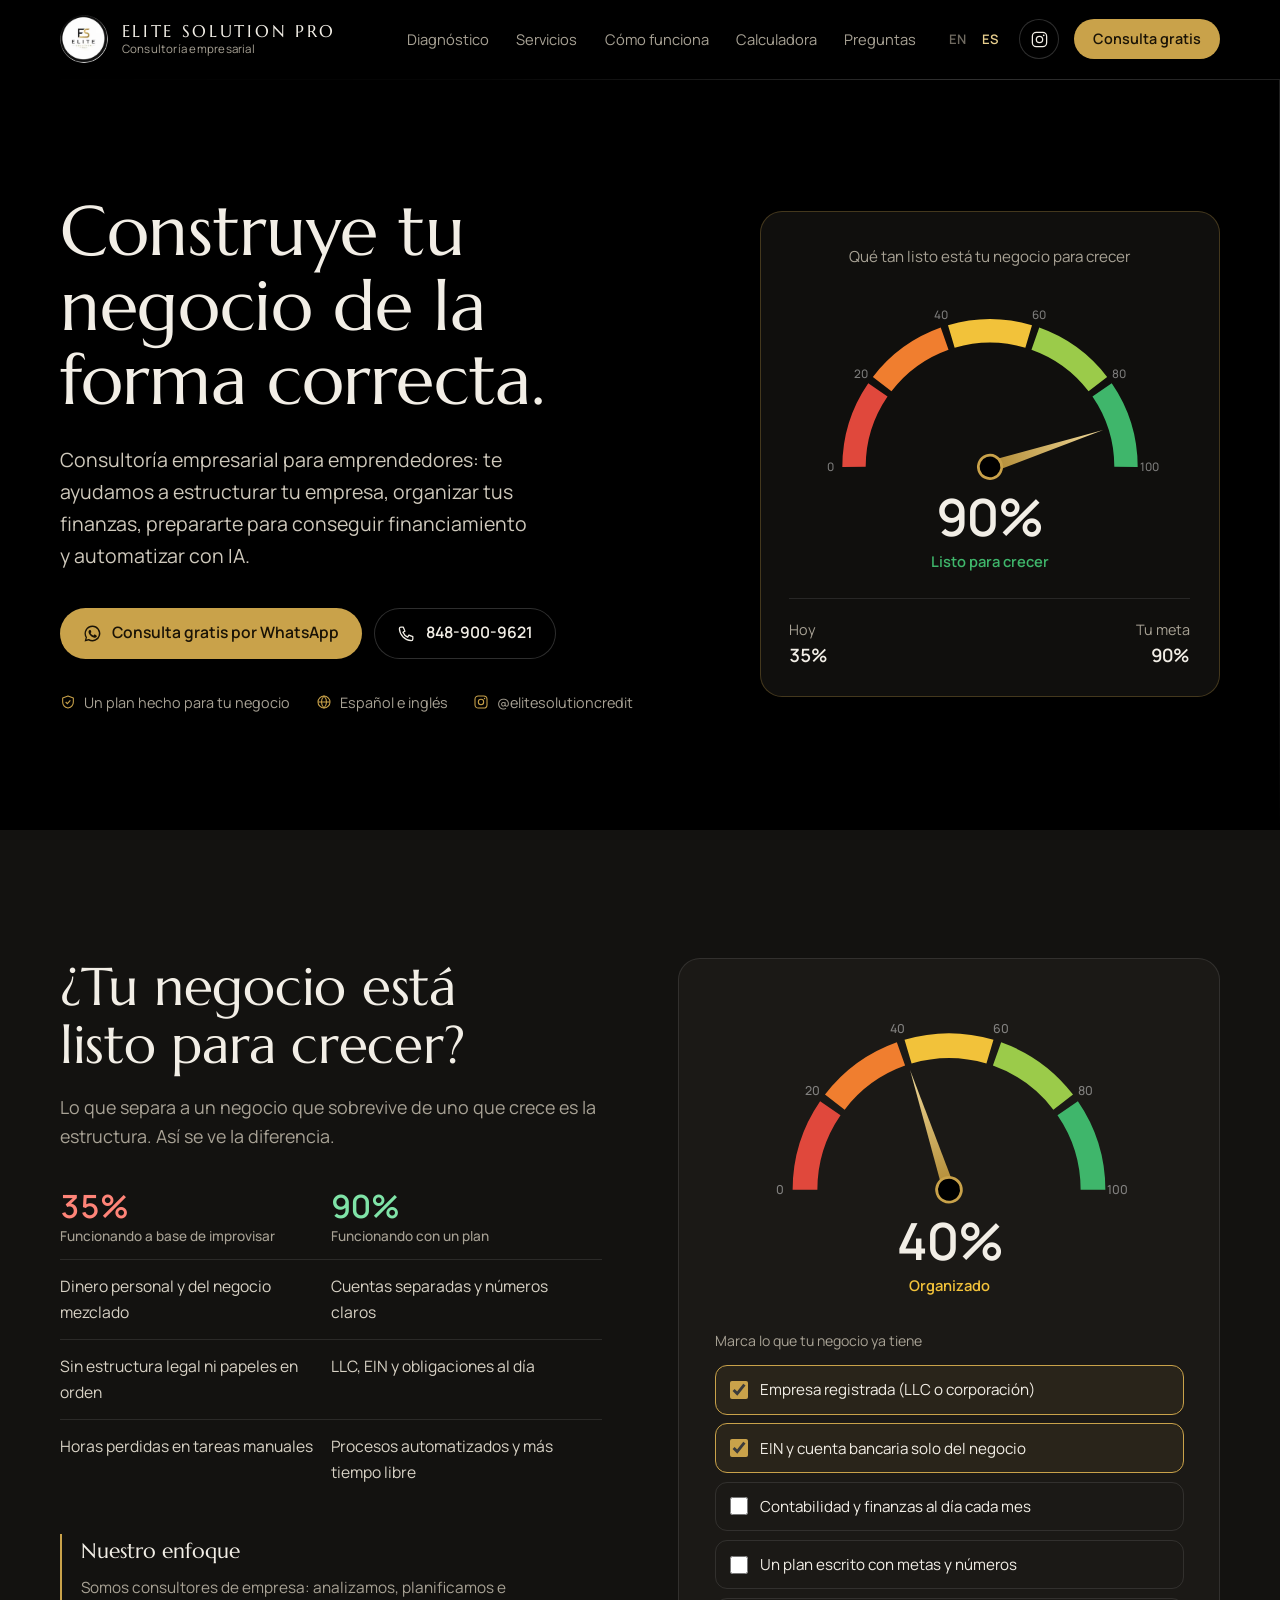
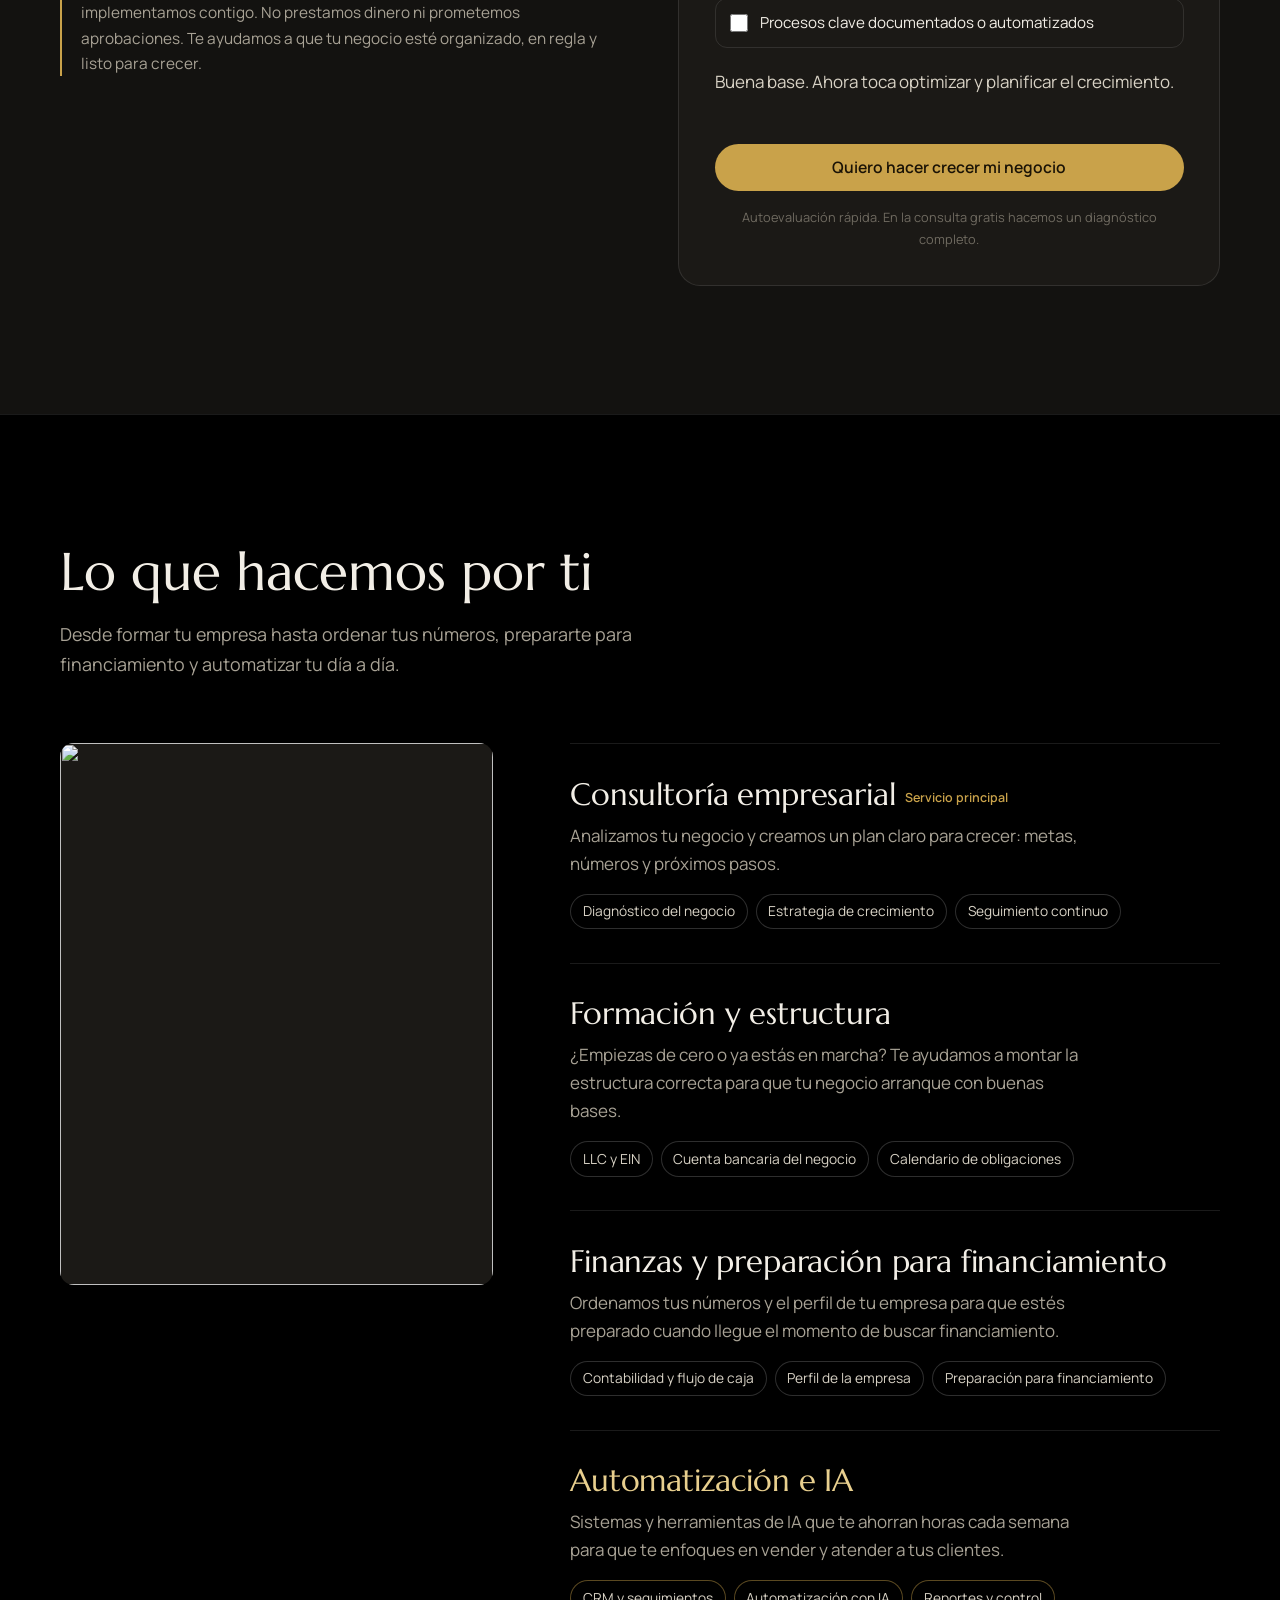
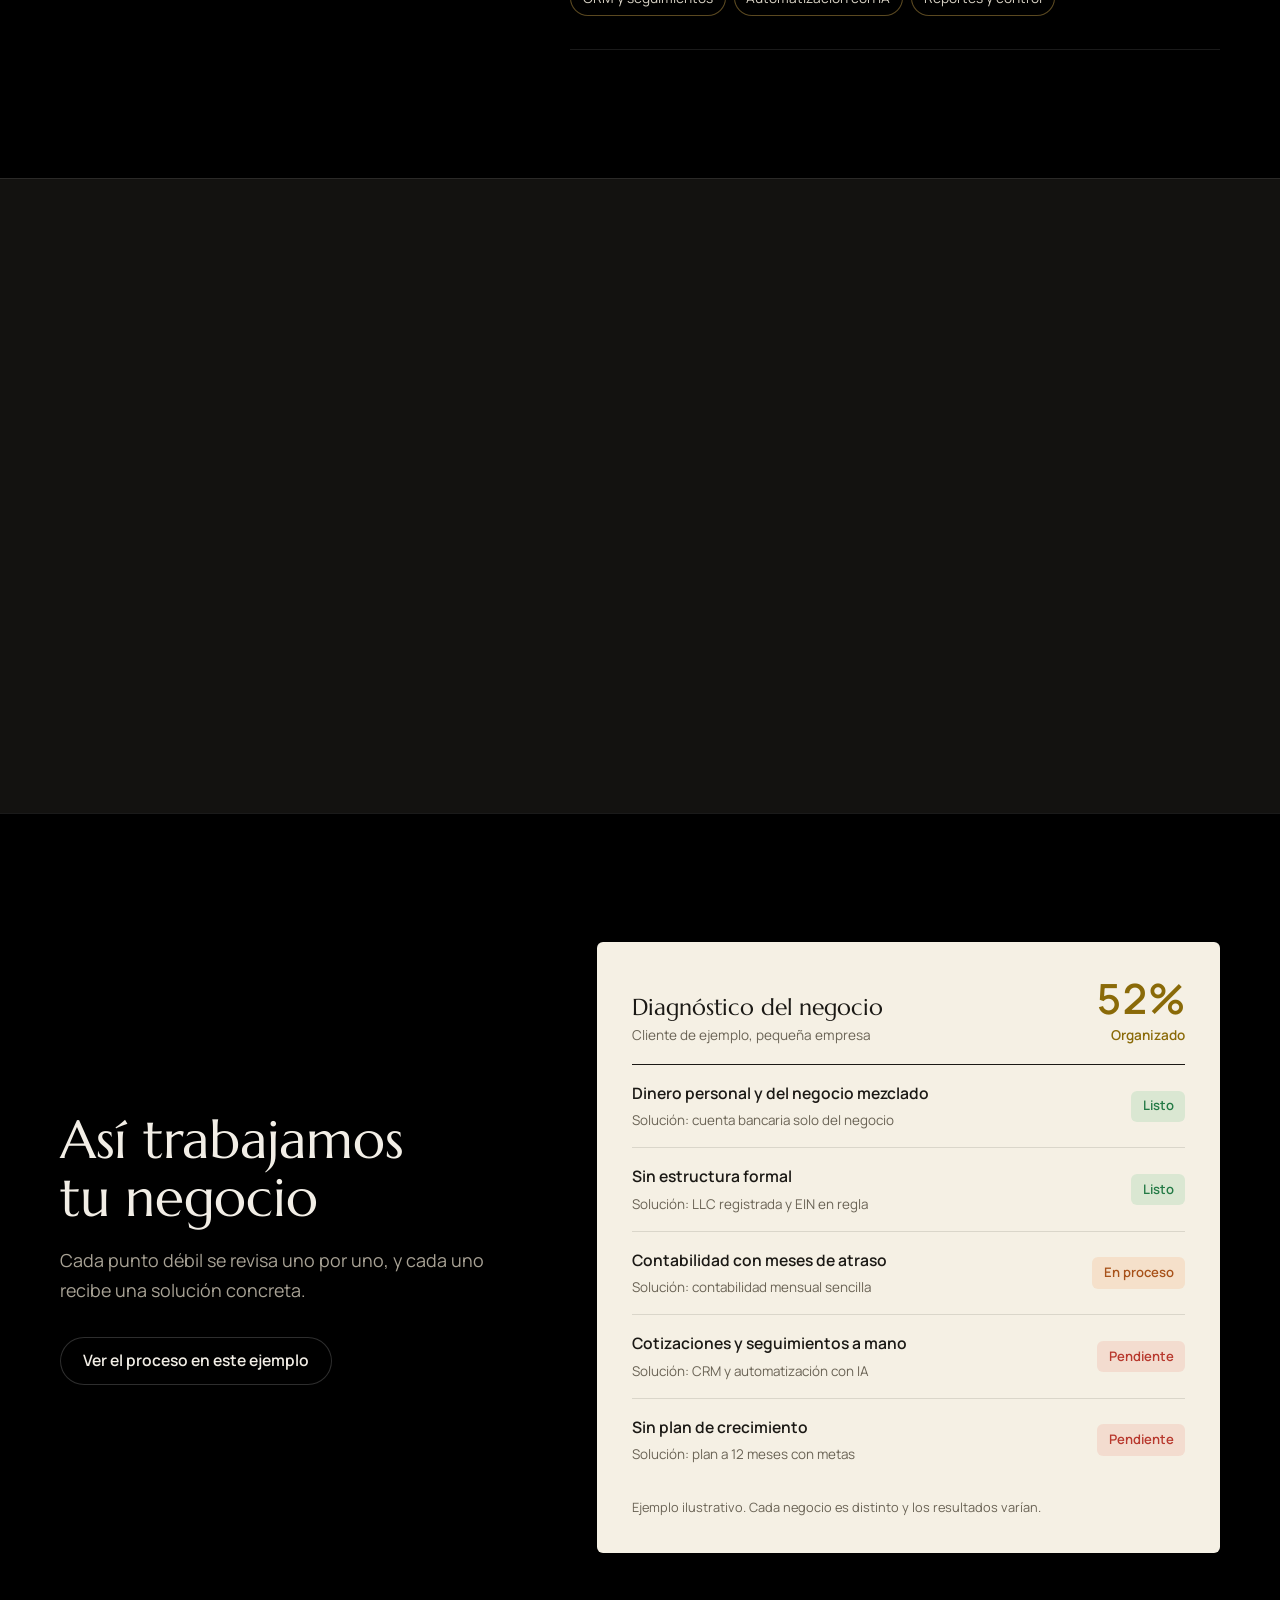
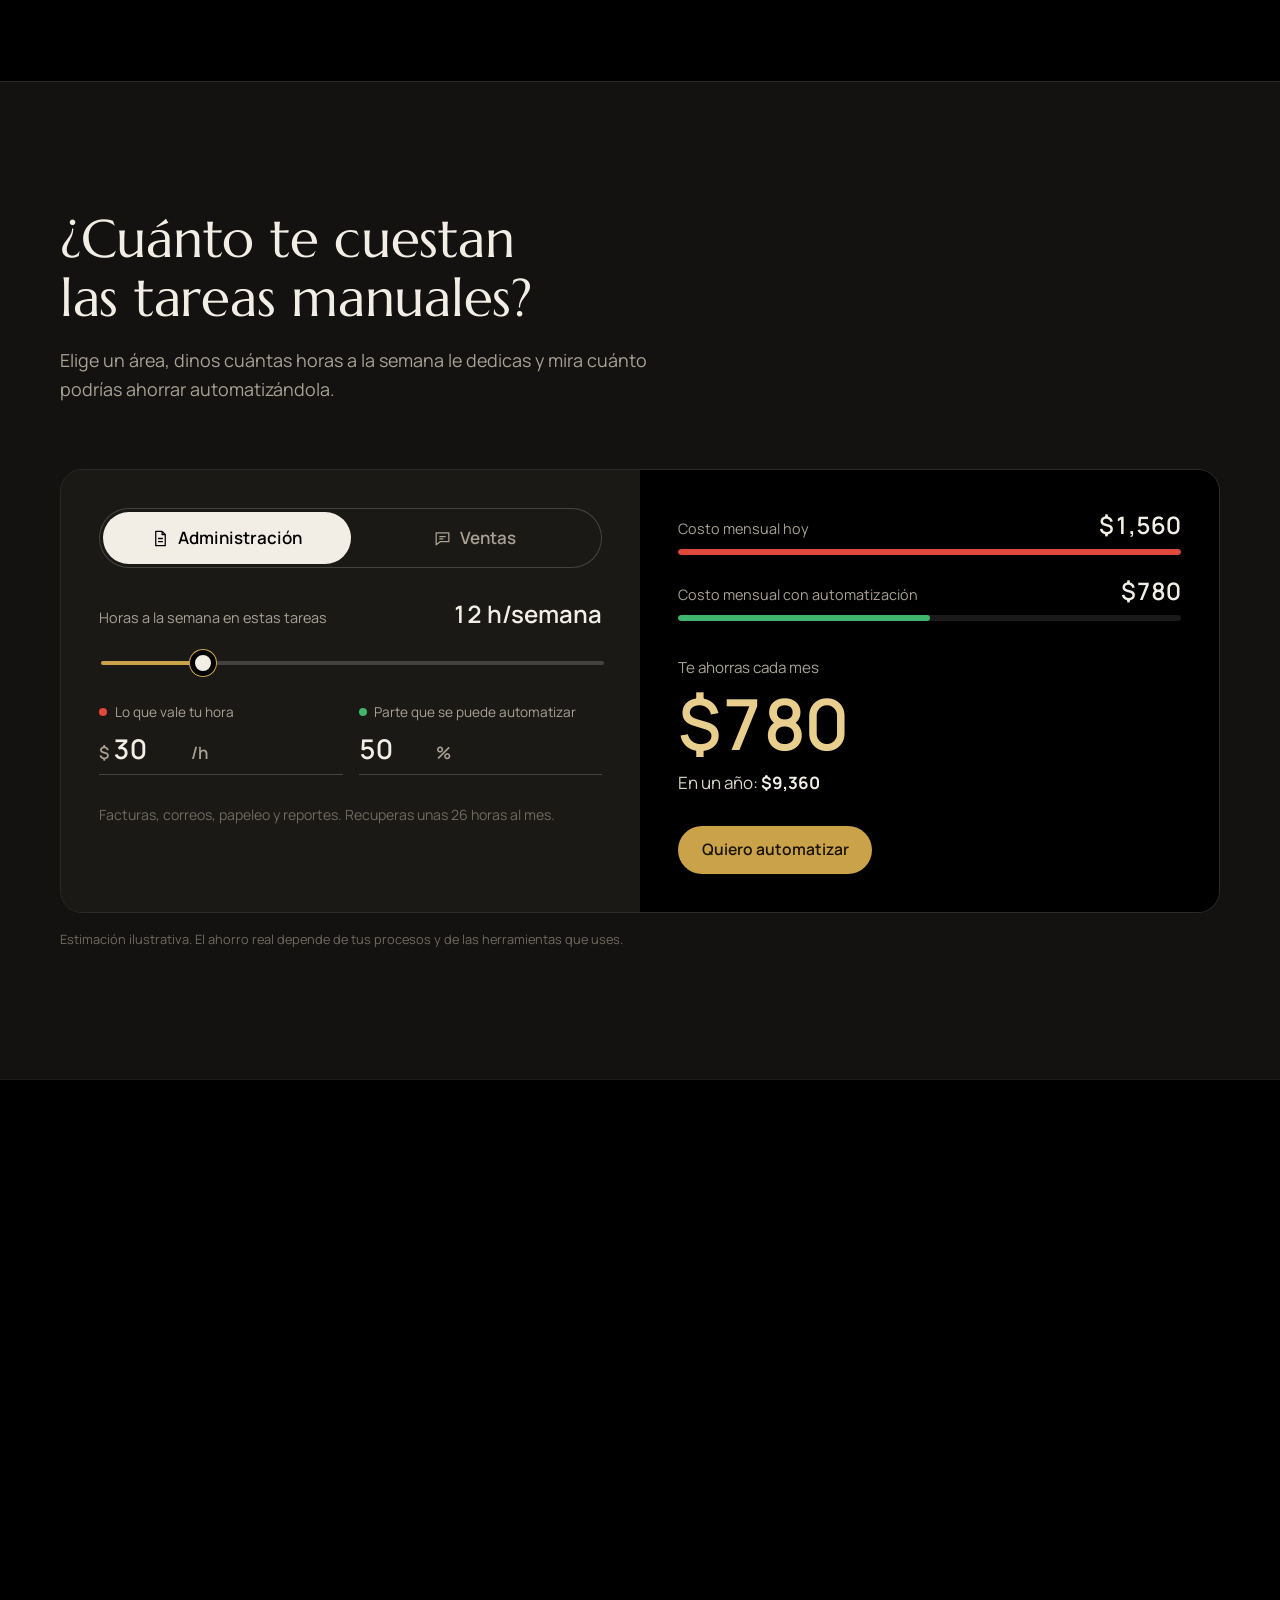
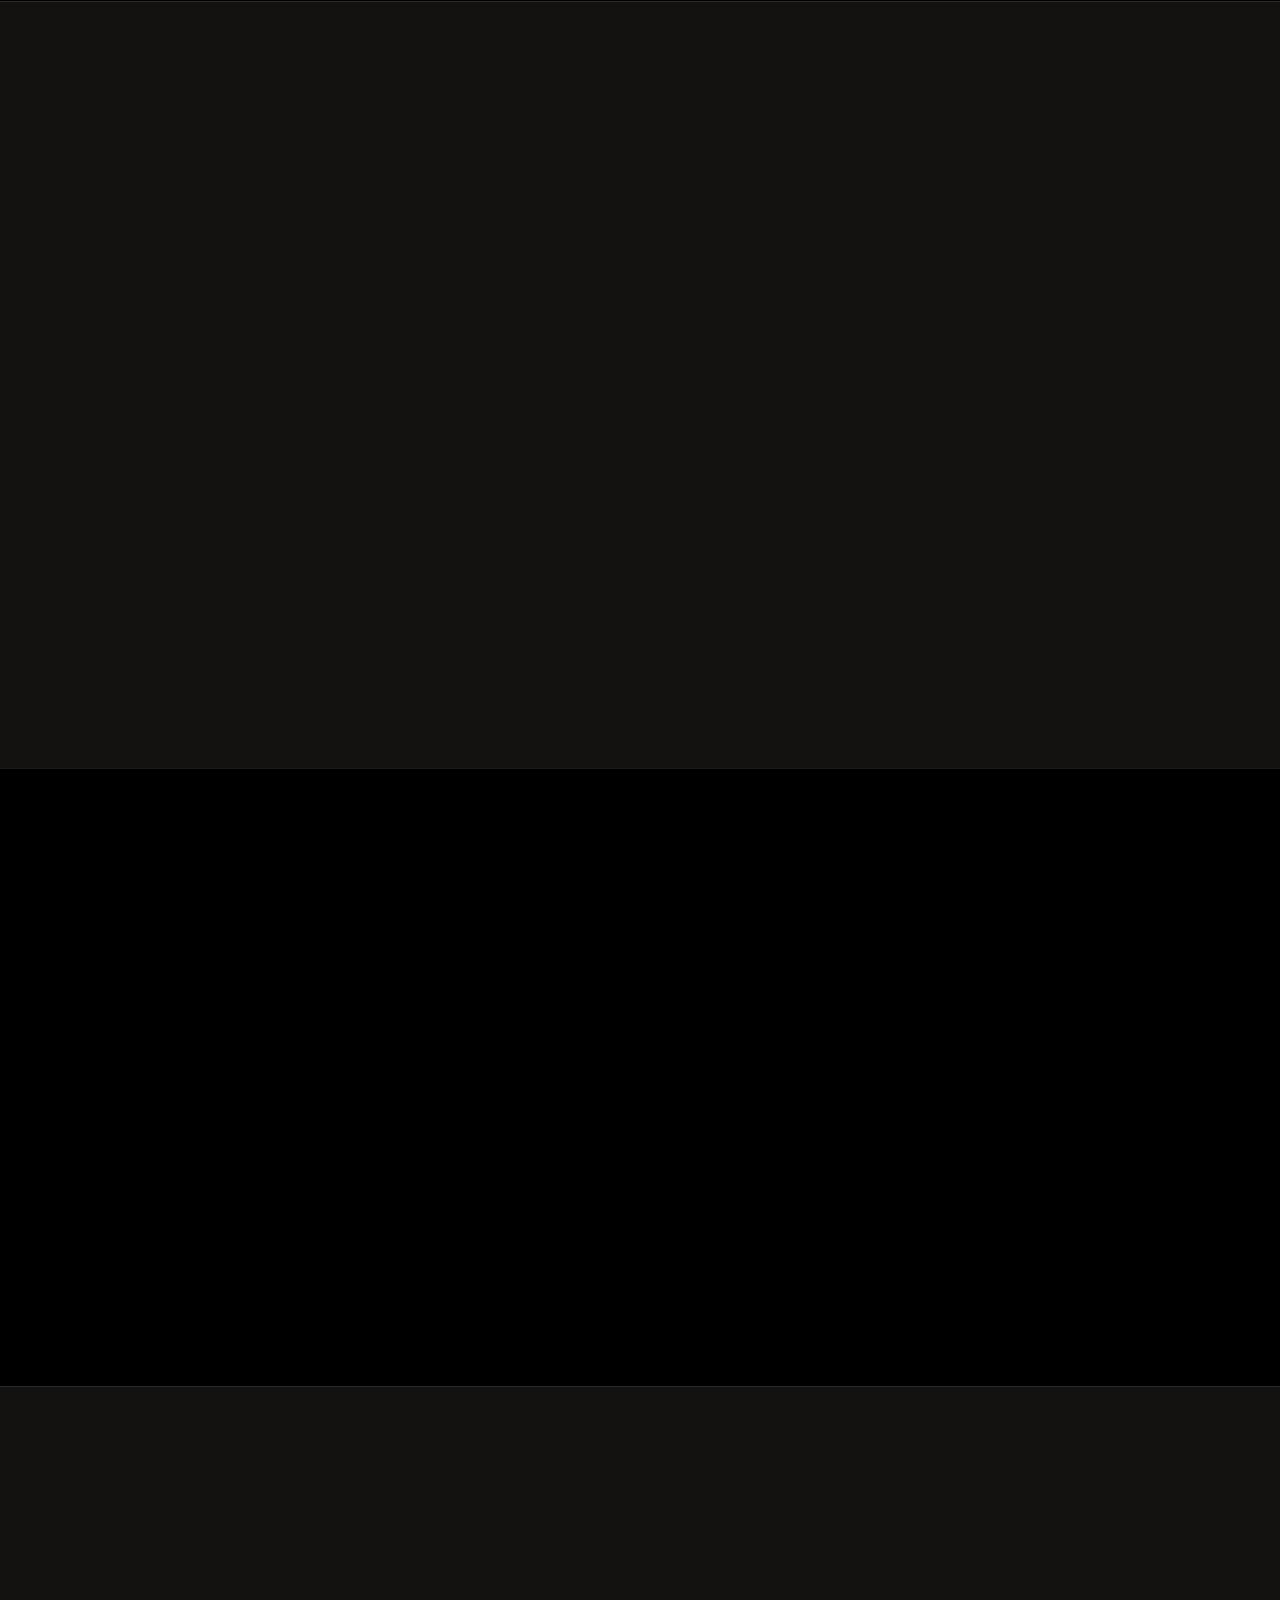
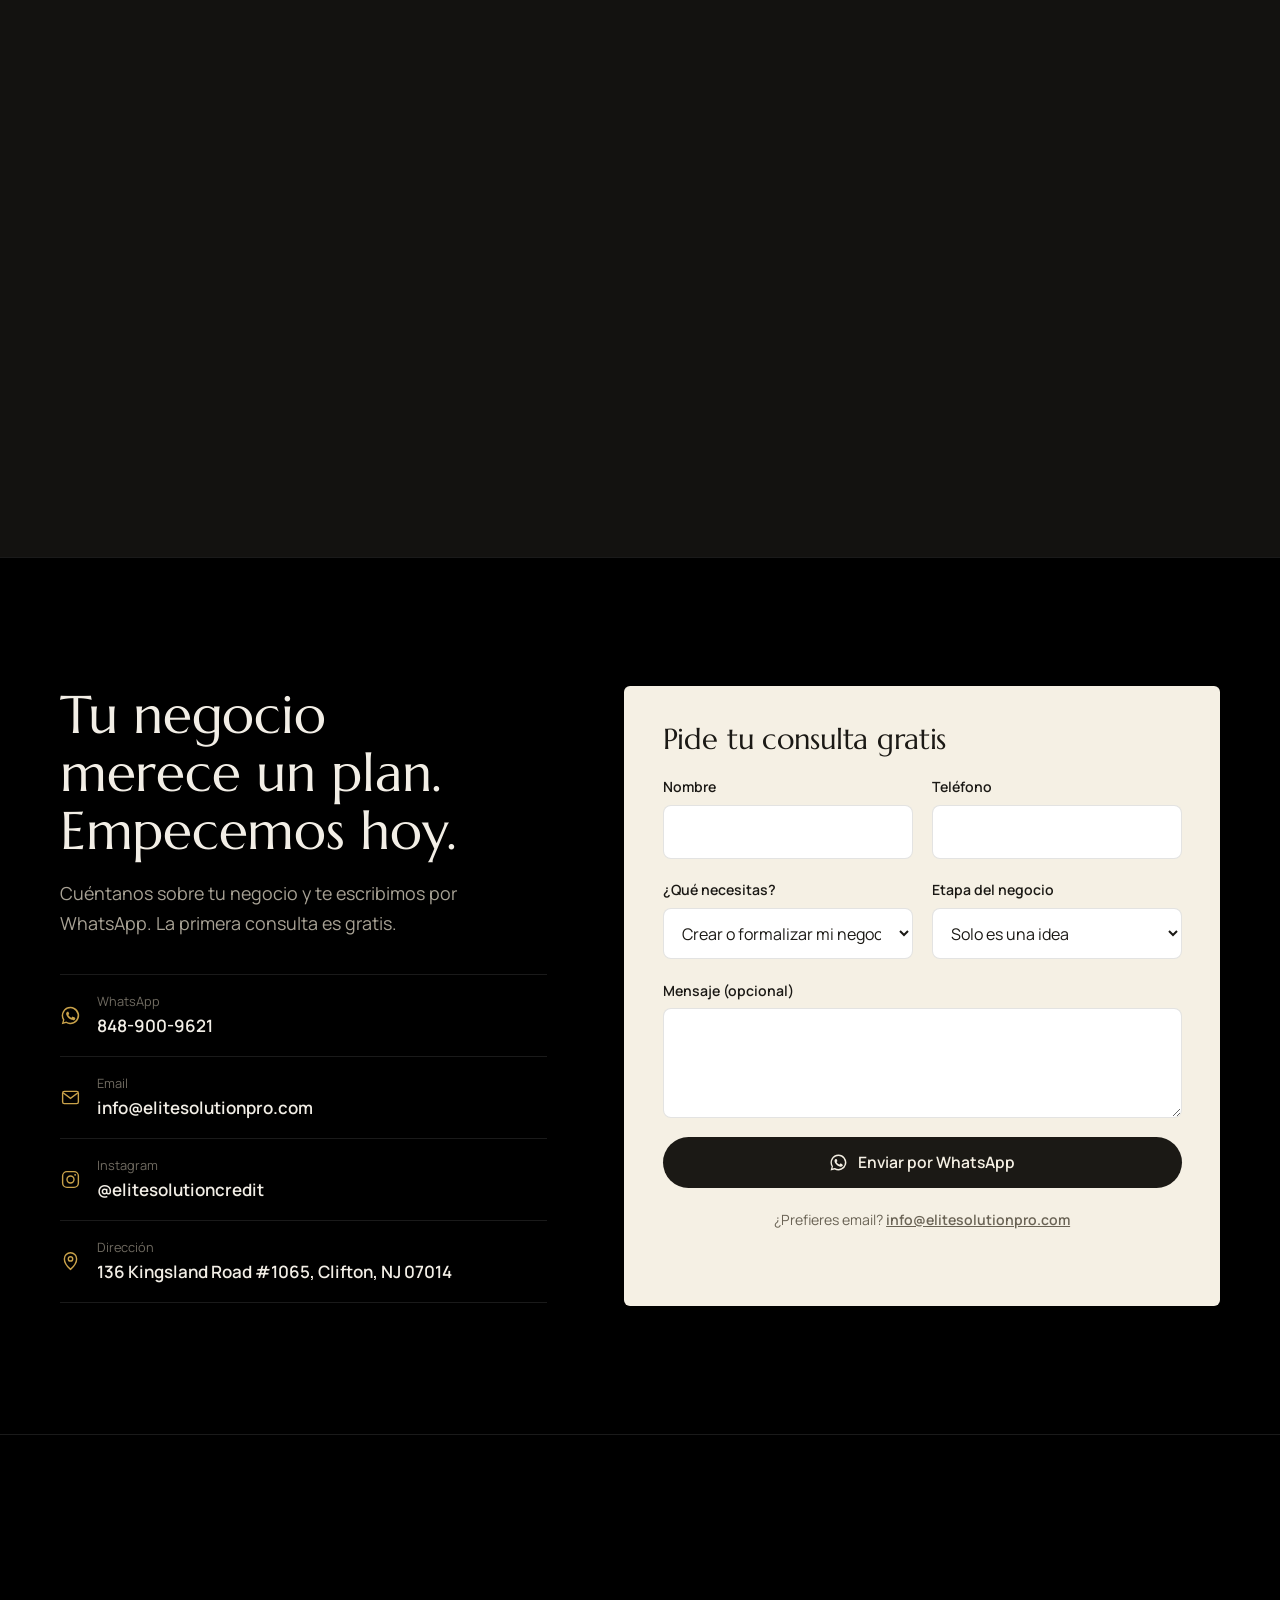
==== commit 372b4524: "Animaciones de scroll y microinteracciones - Aparicion escalonada de bloques al hacer scroll (Inters" ====
--- a/es/index.html
+++ b/es/index.html
@@ -40,8 +40,8 @@
 <link rel="preload" as="image" href="https://images.unsplash.com/photo-1642447260162-8d52ac4348ad?auto=format&amp;fit=crop&amp;q=68&amp;w=1600&amp;h=1000" imagesrcset="https://images.unsplash.com/photo-1642447260162-8d52ac4348ad?auto=format&amp;fit=crop&amp;q=68&amp;w=800&amp;h=500 800w, https://images.unsplash.com/photo-1642447260162-8d52ac4348ad?auto=format&amp;fit=crop&amp;q=68&amp;w=1200&amp;h=750 1200w, https://images.unsplash.com/photo-1642447260162-8d52ac4348ad?auto=format&amp;fit=crop&amp;q=68&amp;w=1600&amp;h=1000 1600w, https://images.unsplash.com/photo-1642447260162-8d52ac4348ad?auto=format&amp;fit=crop&amp;q=68&amp;w=2200&amp;h=1375 2200w" imagesizes="100vw" fetchpriority="high">
 <link rel="preload" as="style" href="https://fonts.googleapis.com/css2?family=Marcellus&amp;family=Manrope:wght@400..700&amp;display=swap" onload="this.onload=null;this.rel='stylesheet'">
 <noscript><link rel="stylesheet" href="https://fonts.googleapis.com/css2?family=Marcellus&amp;family=Manrope:wght@400..700&amp;display=swap"></noscript>
-<link rel="stylesheet" href="/assets/css/styles.css?v=1">
-<script src="/assets/js/main.js?v=1" defer></script>
+<link rel="stylesheet" href="/assets/css/styles.css?v=2">
+<script src="/assets/js/main.js?v=2" defer></script>
 <script type="application/ld+json" id="schema">{"@context":"https://schema.org","@graph":[{"@type":"ProfessionalService","@id":"https://www.elitesolutionpro.com/#business","name":"Elite Solution Pro LLC","alternateName":"Elite Solution Pro","url":"https://www.elitesolutionpro.com/","logo":{"@type":"ImageObject","url":"https://www.elitesolutionpro.com/logo.webp","width":128,"height":128},"image":"https://images.unsplash.com/photo-1642447260162-8d52ac4348ad?auto=format&fit=crop&q=68&w=1200&h=630","description":"Consultoría empresarial: formación y estructura de empresas, organización financiera, preparación para financiamiento y automatización con IA.","slogan":"Tu negocio, construido de la forma correcta.","telephone":"+1-848-900-9621","email":"info@elitesolutionpro.com","address":{"@type":"PostalAddress","streetAddress":"136 Kingsland Road #1065","addressLocality":"Clifton","addressRegion":"NJ","postalCode":"07014","addressCountry":"US"},"areaServed":[{"@type":"State","name":"New Jersey"},{"@type":"Country","name":"United States"}],"availableLanguage":["English","Spanish"],"contactPoint":{"@type":"ContactPoint","telephone":"+1-848-900-9621","email":"info@elitesolutionpro.com","contactType":"customer service","areaServed":"US","availableLanguage":["English","Spanish"]},"sameAs":["https://www.instagram.com/elitesolutioncredit/"],"knowsAbout":["Consultoría empresarial","Consultoría para pequeños negocios","Formación de LLC","Registro de EIN","Cuentas bancarias de empresa","Contabilidad","Flujo de caja","Preparación para financiamiento","Automatización de negocios","Automatización con IA","CRM"],"hasOfferCatalog":{"@type":"OfferCatalog","name":"Servicios de consultoría empresarial","itemListElement":[{"@type":"Offer","itemOffered":{"@type":"Service","name":"Consultoría empresarial","description":"Analizamos tu negocio y creamos un plan claro para crecer: metas, números y próximos pasos.","serviceType":"Diagnóstico del negocio, Estrategia de crecimiento, Seguimiento continuo","provider":{"@id":"https://www.elitesolutionpro.com/#business"},"areaServed":{"@type":"Country","name":"United States"}}},{"@type":"Offer","itemOffered":{"@type":"Service","name":"Formación y estructura","description":"¿Empiezas de cero o ya estás en marcha? Te ayudamos a montar la estructura correcta para que tu negocio arranque con buenas bases.","serviceType":"LLC y EIN, Cuenta bancaria del negocio, Calendario de obligaciones","provider":{"@id":"https://www.elitesolutionpro.com/#business"},"areaServed":{"@type":"Country","name":"United States"}}},{"@type":"Offer","itemOffered":{"@type":"Service","name":"Finanzas y preparación para financiamiento","description":"Ordenamos tus números y el perfil de tu empresa para que estés preparado cuando llegue el momento de buscar financiamiento.","serviceType":"Contabilidad y flujo de caja, Perfil de la empresa, Preparación para financiamiento","provider":{"@id":"https://www.elitesolutionpro.com/#business"},"areaServed":{"@type":"Country","name":"United States"}}},{"@type":"Offer","itemOffered":{"@type":"Service","name":"Automatización e IA","description":"Sistemas y herramientas de IA que te ahorran horas cada semana para que te enfoques en vender y atender a tus clientes.","serviceType":"CRM y seguimientos, Automatización con IA, Reportes y control","provider":{"@id":"https://www.elitesolutionpro.com/#business"},"areaServed":{"@type":"Country","name":"United States"}}}]}},{"@type":"WebSite","@id":"https://www.elitesolutionpro.com/#website","url":"https://www.elitesolutionpro.com/","name":"Elite Solution Pro","inLanguage":["en","es"],"publisher":{"@id":"https://www.elitesolutionpro.com/#business"}},{"@type":"WebPage","@id":"https://www.elitesolutionpro.com/es#webpage","url":"https://www.elitesolutionpro.com/es","name":"Consultoría empresarial en Clifton, NJ | Elite Solution Pro","description":"Consultoría empresarial para emprendedores y pequeños negocios: estructura, finanzas, preparación para financiamiento y automatización con IA. Consulta gratis en español o inglés. Elite Solution Pro LLC, Clifton, NJ.","inLanguage":"es","isPartOf":{"@id":"https://www.elitesolutionpro.com/#website"},"about":{"@id":"https://www.elitesolutionpro.com/#business"},"primaryImageOfPage":{"@type":"ImageObject","url":"https://images.unsplash.com/photo-1642447260162-8d52ac4348ad?auto=format&fit=crop&q=68&w=1200&h=630","width":1200,"height":630}},{"@type":"FAQPage","@id":"https://www.elitesolutionpro.com/es#faq","inLanguage":"es","isPartOf":{"@id":"https://www.elitesolutionpro.com/es#webpage"},"mainEntity":[{"@type":"Question","name":"¿La consulta es realmente gratis?","acceptedAnswer":{"@type":"Answer","text":"Sí. En la primera consulta revisamos tu negocio y te explicamos qué opciones tienes, sin compromiso."}},{"@type":"Question","name":"¿Cuánto tardo en ver resultados?","acceptedAnswer":{"@type":"Answer","text":"Depende de tu negocio y de tus metas. Después del diagnóstico recibes un plan con pasos claros, prioridades y tiempos realistas."}},{"@type":"Question","name":"¿Prestan dinero o garantizan financiamiento?","acceptedAnswer":{"@type":"Answer","text":"No. Somos consultores de empresa: no prestamos dinero y nadie puede garantizar la aprobación de un prestamista. Te ayudamos a que tu negocio esté organizado y preparado."}},{"@type":"Question","name":"¿Trabajan fuera de New Jersey?","acceptedAnswer":{"@type":"Answer","text":"Sí. Atendemos clientes en todo Estados Unidos por WhatsApp, videollamada y email."}},{"@type":"Question","name":"¿Me atienden en español?","acceptedAnswer":{"@type":"Answer","text":"Claro. Todo el proceso puede ser en español o en inglés, como prefieras."}},{"@type":"Question","name":"¿Es solo para empresas grandes?","acceptedAnswer":{"@type":"Answer","text":"No. Trabajamos con personas que están empezando, pequeños negocios y empresas que quieren crecer."}}]}]}</script>
 </head>
 <body>
--- a/assets/css/styles.css
+++ b/assets/css/styles.css
@@ -329,6 +329,38 @@
 }
 @keyframes rise{from{opacity:0;transform:translateY(16px)}}
 
+/* scroll motion (.rv / .in / .bars-* are added by JS only when motion is allowed) */
+.rv{opacity:0;transform:translateY(30px);transition:opacity .9s cubic-bezier(.2,.8,.2,1) var(--d,0ms),transform 1s cubic-bezier(.2,.8,.2,1) var(--d,0ms)}
+.rv.in{opacity:1;transform:none}
+.bars-pre .bar i{width:0!important}
+.bars-grow .bar i{transition-duration:1.2s}
+.scroll-progress{position:absolute;left:0;right:0;bottom:-1px;height:2px;background:linear-gradient(90deg,var(--gold),var(--gold-hi));transform:scaleX(0);transform-origin:0 50%;pointer-events:none;will-change:transform}
+.main-nav a{position:relative}
+.main-nav a::after{content:"";position:absolute;left:0;right:0;bottom:-7px;height:1.5px;border-radius:2px;background:var(--gold);transform:scaleX(0);transition:transform .35s cubic-bezier(.2,.8,.2,1)}
+.main-nav a.on{color:var(--text)}
+.main-nav a.on::after{transform:scaleX(1)}
+.btn{transition:background-color .2s,color .2s,box-shadow .25s,transform .25s cubic-bezier(.2,.8,.2,1)}
+.btn:hover{transform:translateY(-2px)}
+.btn-gold:hover{box-shadow:0 14px 30px -14px rgba(201,162,74,.75)}
+.btn:active{transform:translateY(0)}
+.svc-media img{transform:scale(1.07);transition:opacity .7s ease,transform 1.8s cubic-bezier(.2,.8,.2,1)}
+.svc-media img.on{transform:none}
+.svc li{transition:box-shadow .25s,color .25s}
+.svc.active li{box-shadow:inset 0 0 0 1px rgba(201,162,74,.45)}
+.liberty-img img{will-change:transform}
+@media (prefers-reduced-motion:no-preference){
+  .hero-bg{will-change:transform}
+  .hero-bg img{animation:heroZoom 2.6s cubic-bezier(.2,.8,.2,1) both}
+  .wa-float.show::after{content:"";position:absolute;inset:0;border-radius:50%;animation:waPulse 2.8s ease-out 1s infinite;pointer-events:none}
+}
+@keyframes heroZoom{from{transform:scale(1.09)}}
+@keyframes waPulse{0%{box-shadow:0 0 0 0 rgba(37,211,102,.5)}70%,100%{box-shadow:0 0 0 18px rgba(37,211,102,0)}}
+@supports (interpolate-size:allow-keywords) and selector(::details-content){
+  .faq-list{interpolate-size:allow-keywords}
+  .faq-list details::details-content{height:0;overflow:clip;transition:height .45s cubic-bezier(.2,.8,.2,1),content-visibility .45s allow-discrete}
+  .faq-list details[open]::details-content{height:auto}
+}
+
 /* moved from inline style attributes */
 .sprite{position:absolute}
 .gauge-foot > span:last-child{text-align:right}
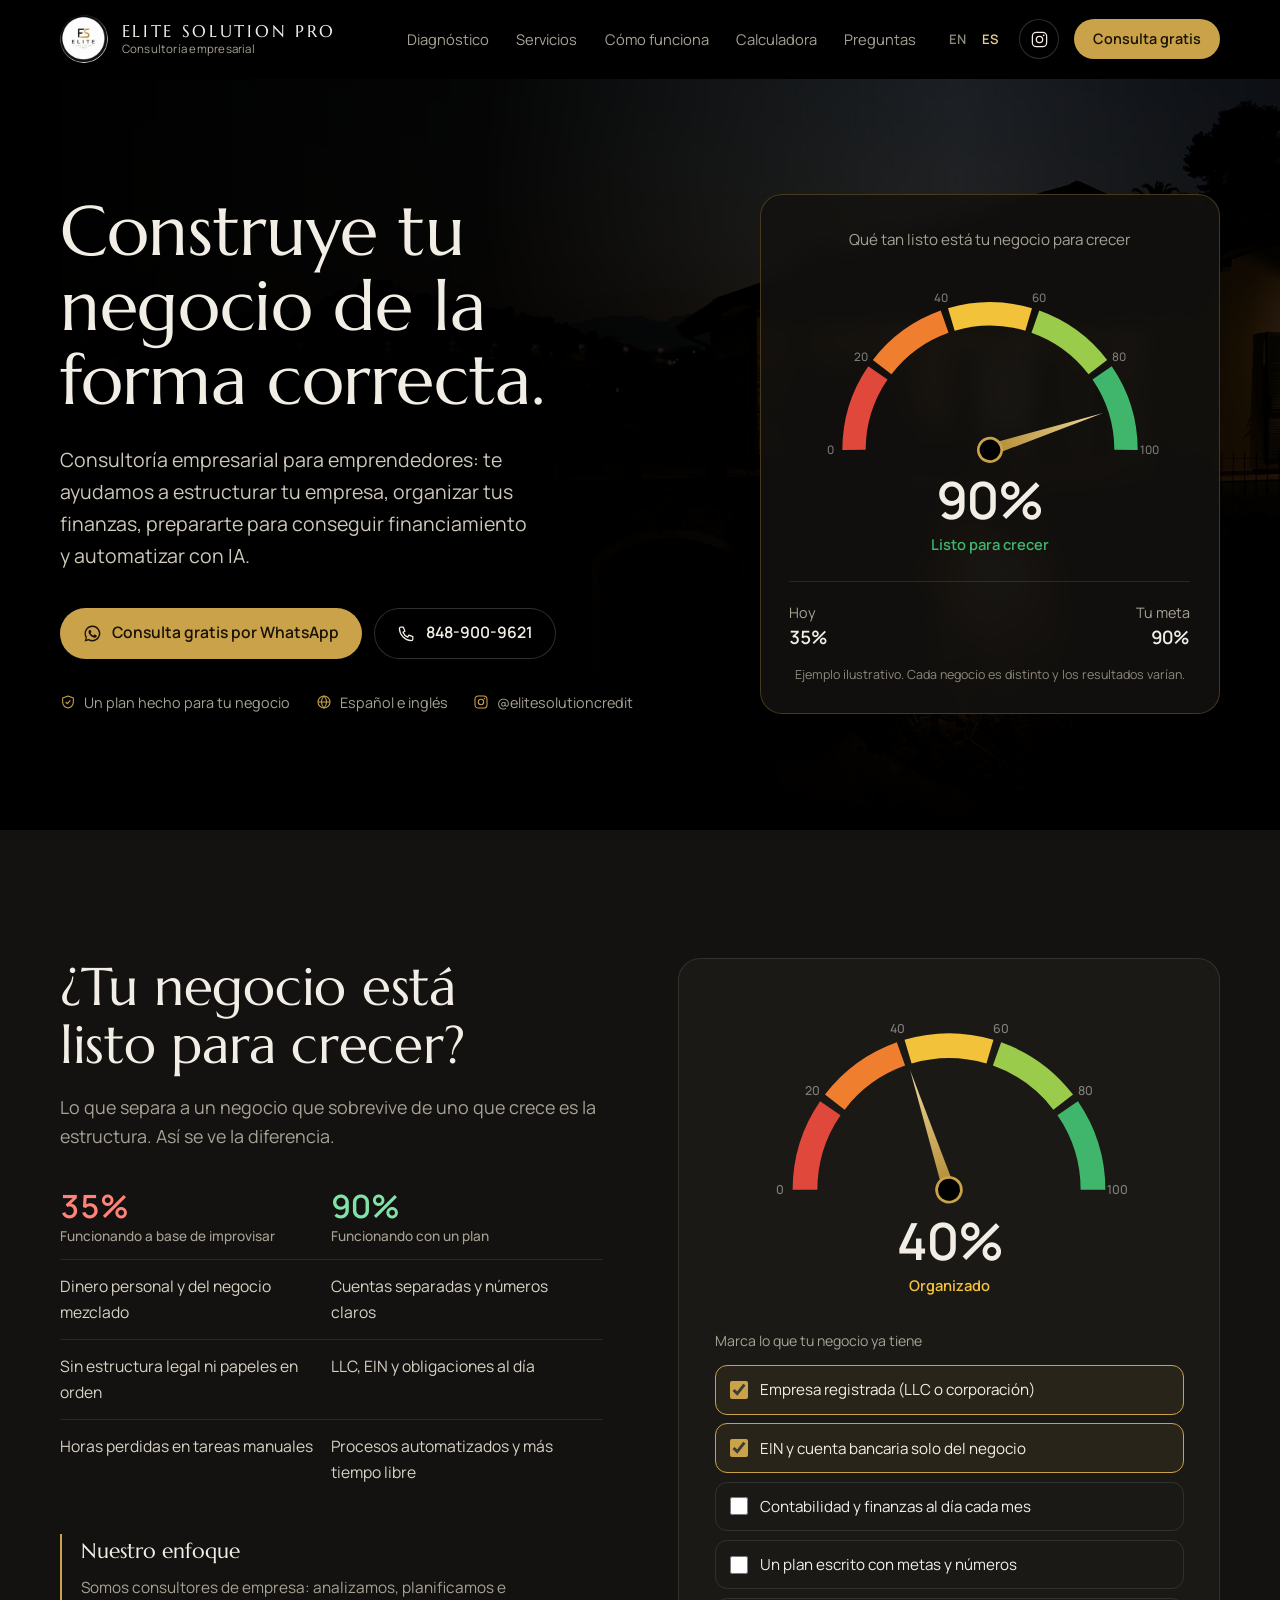
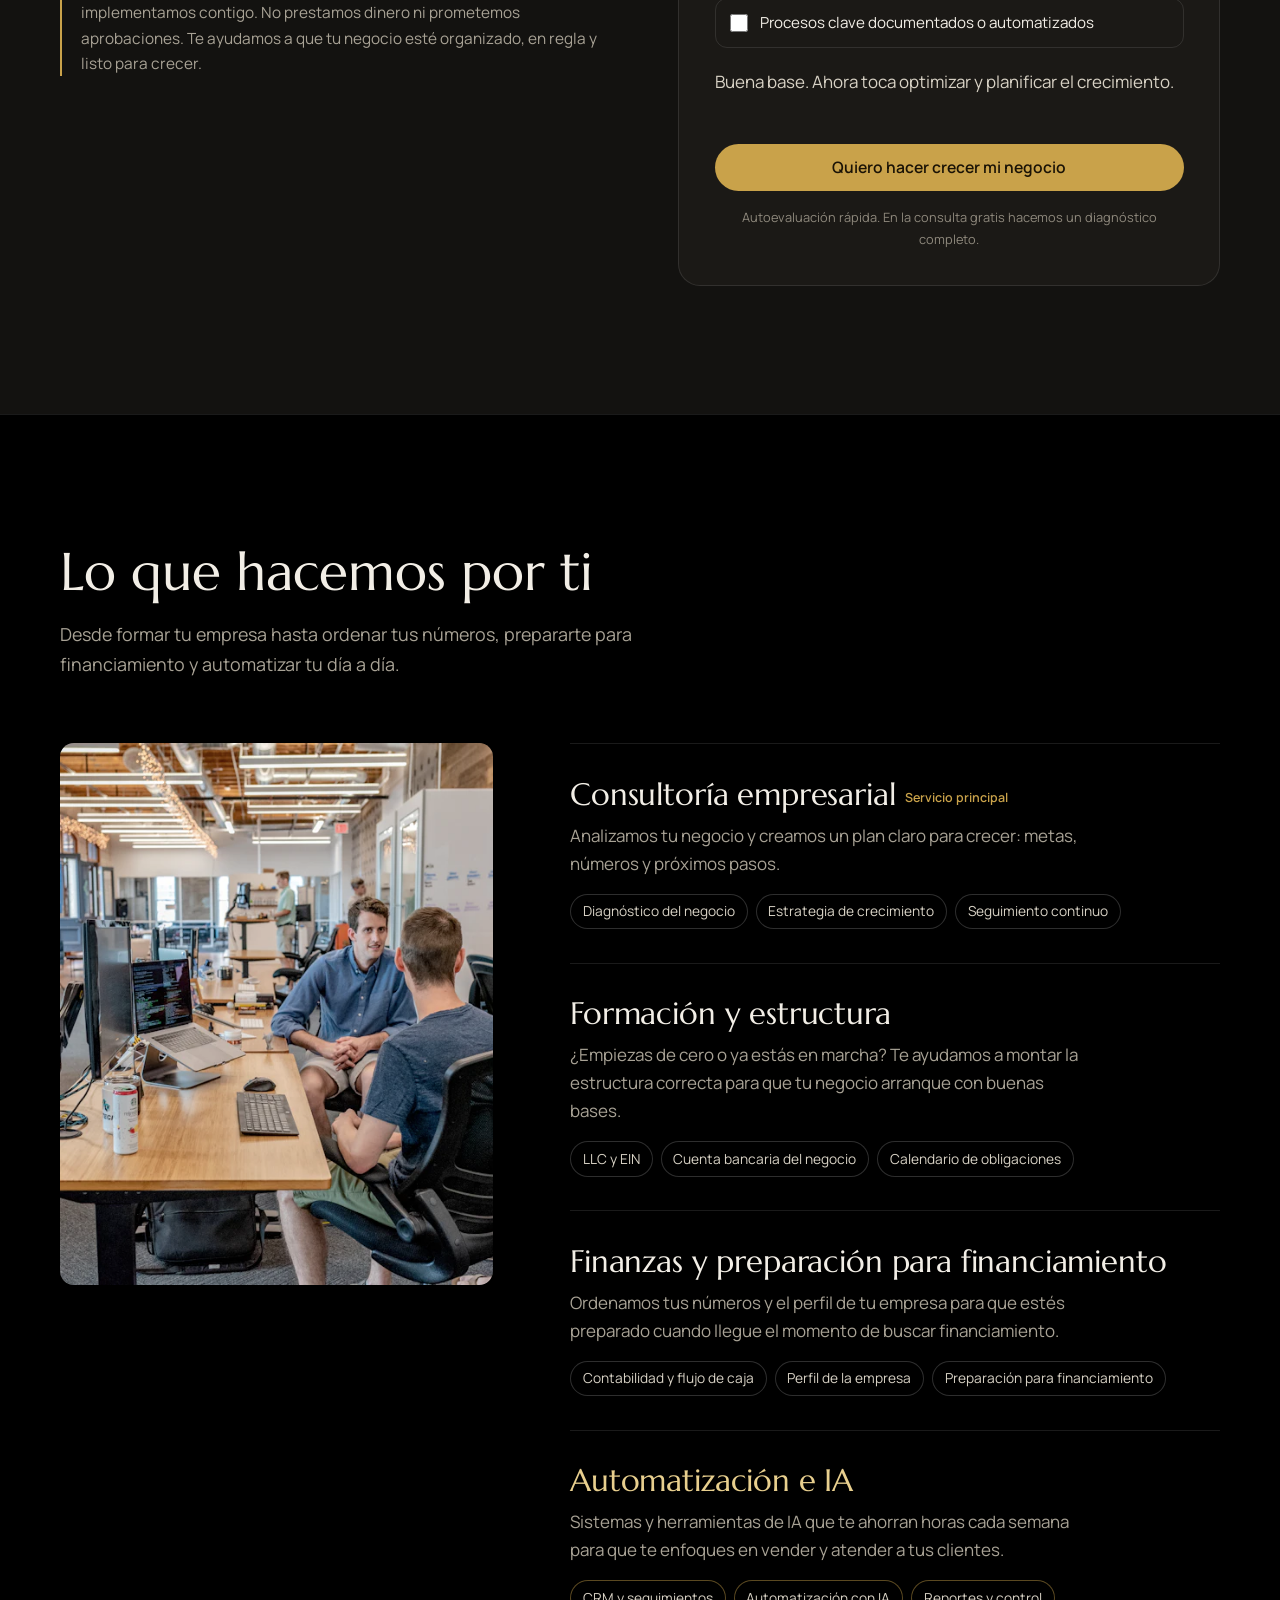
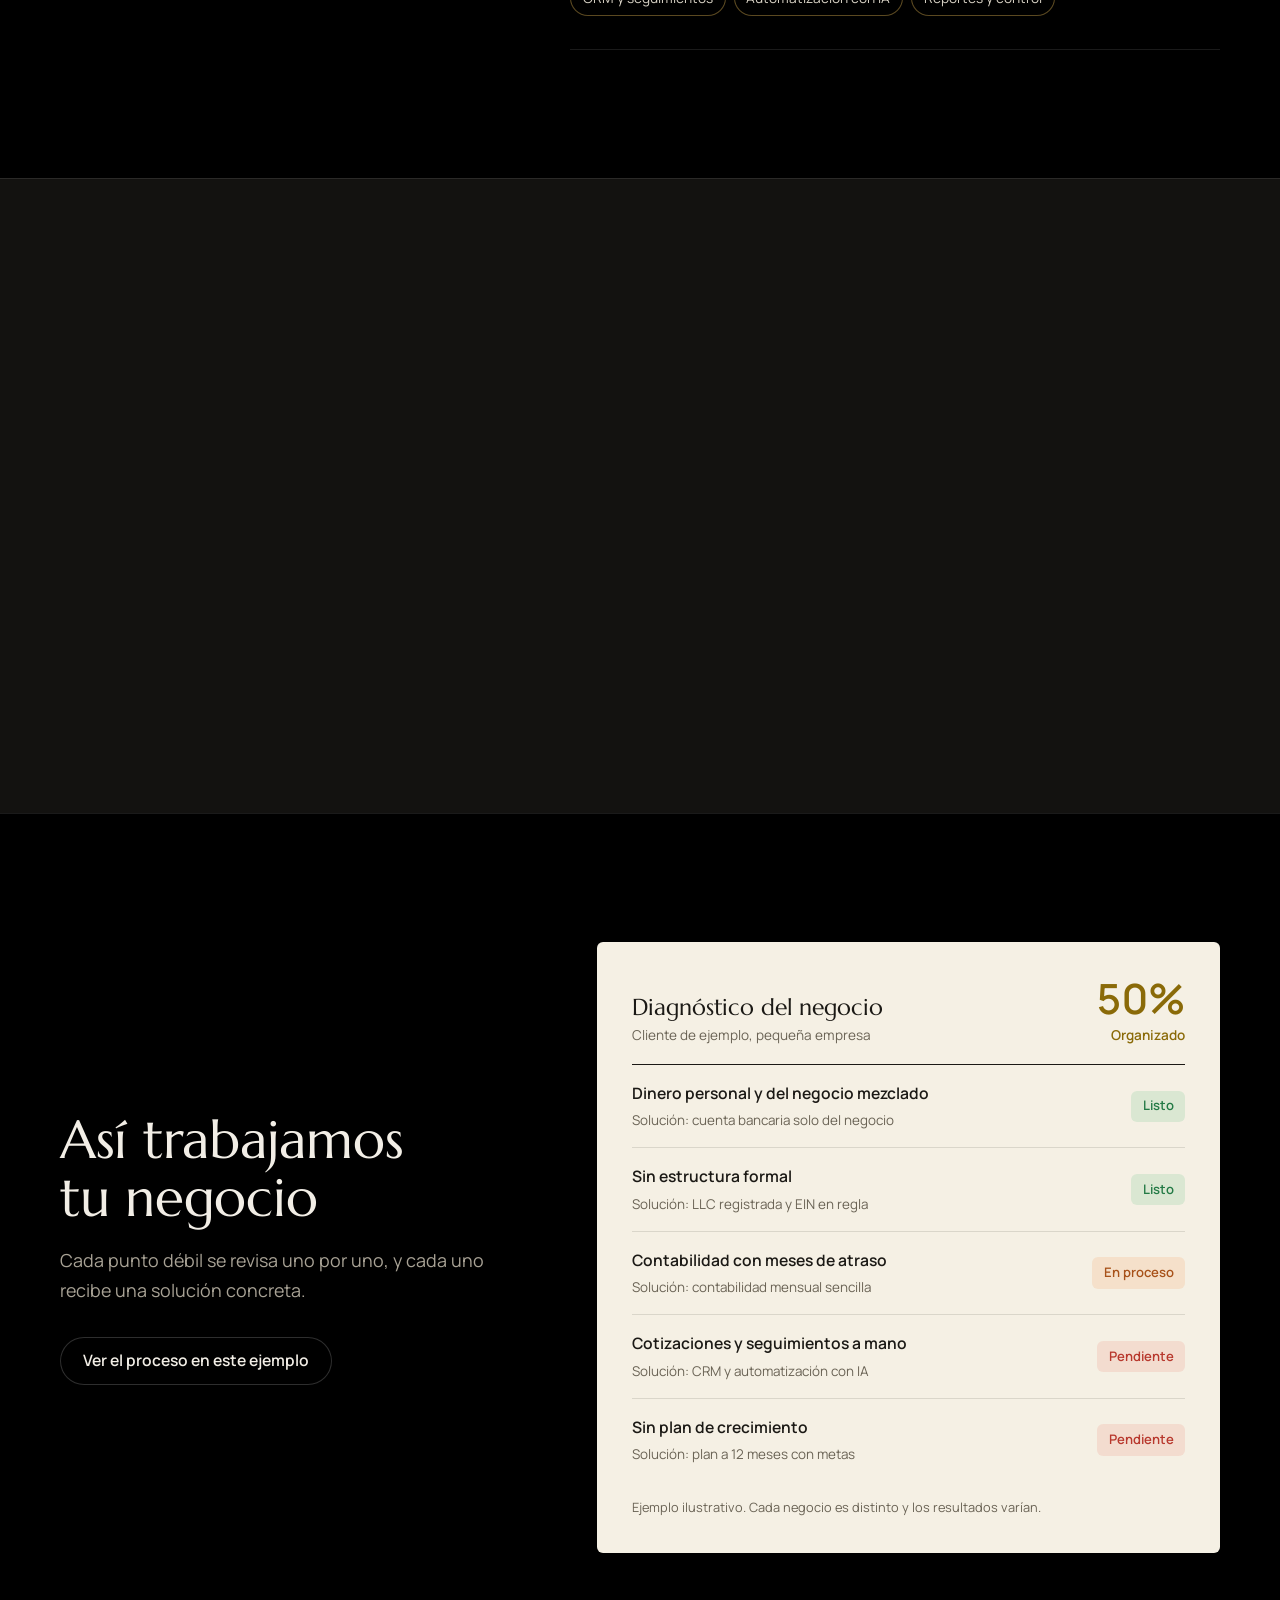
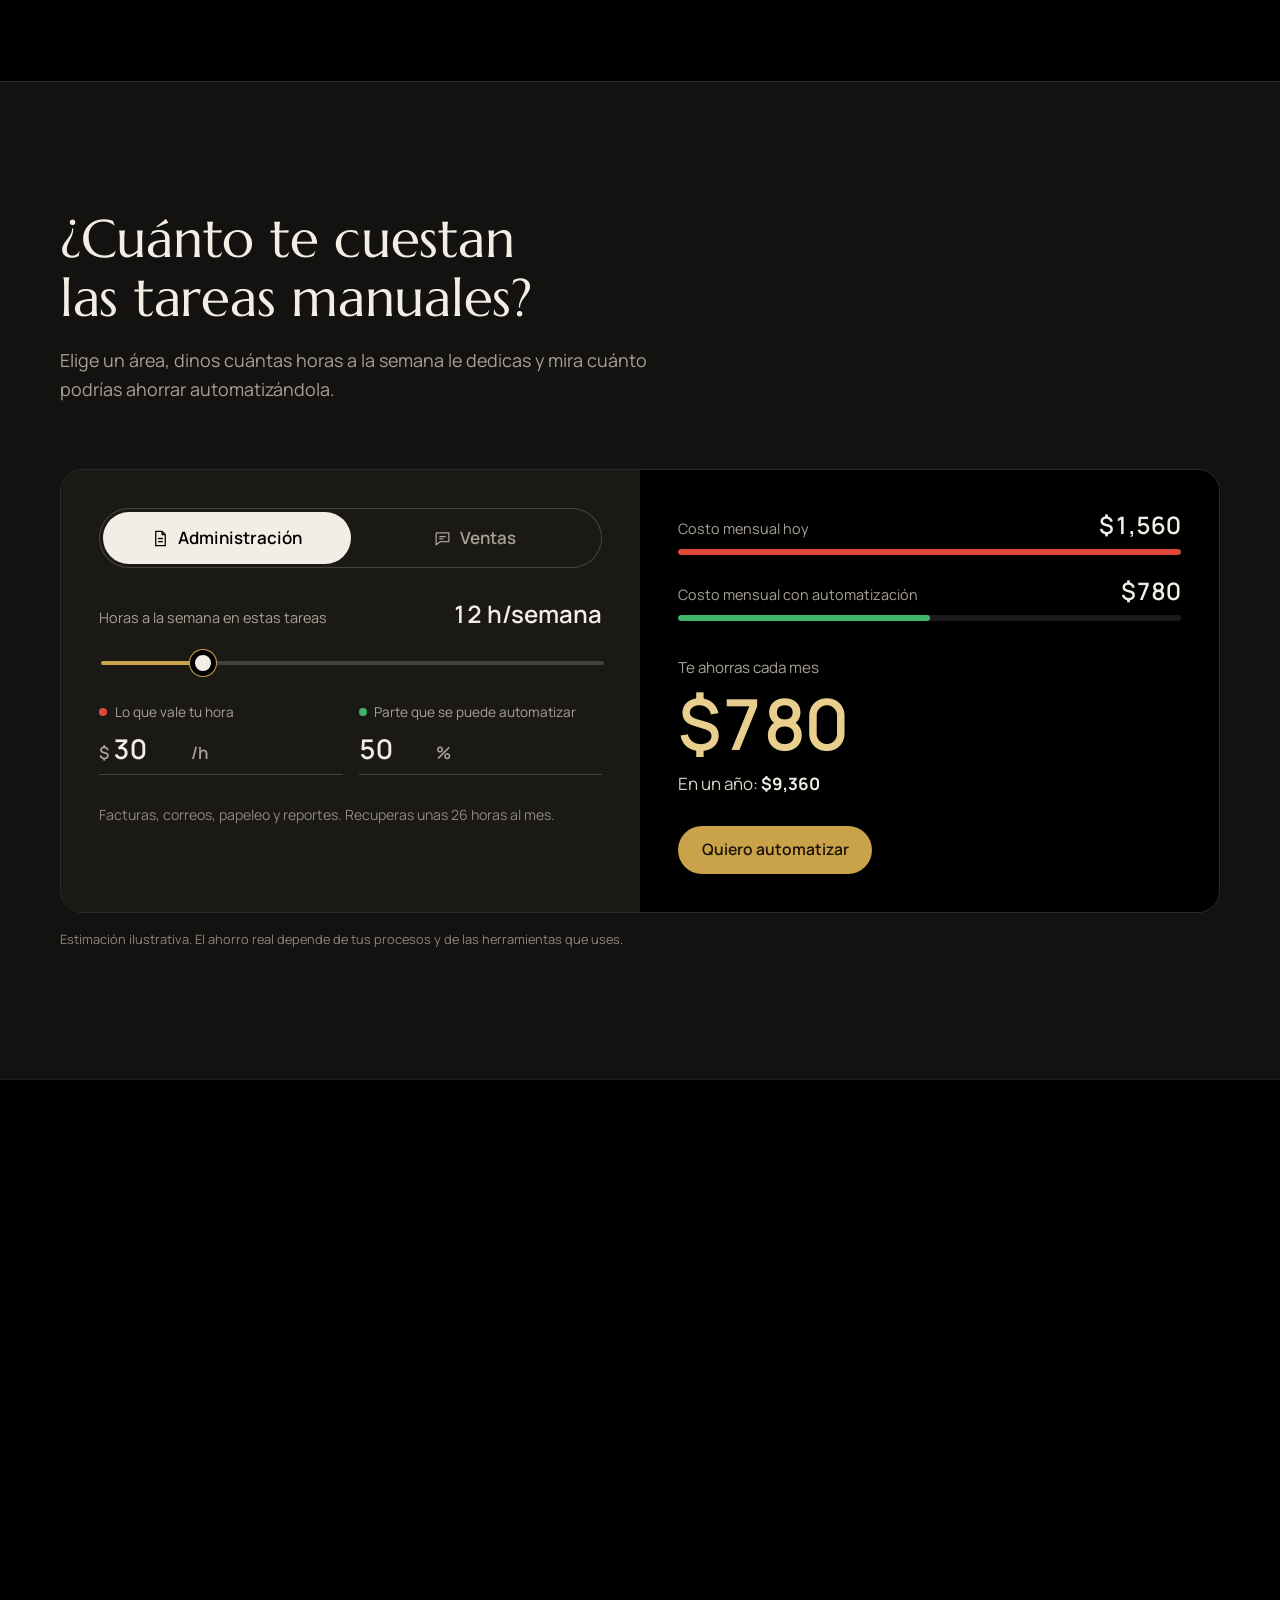
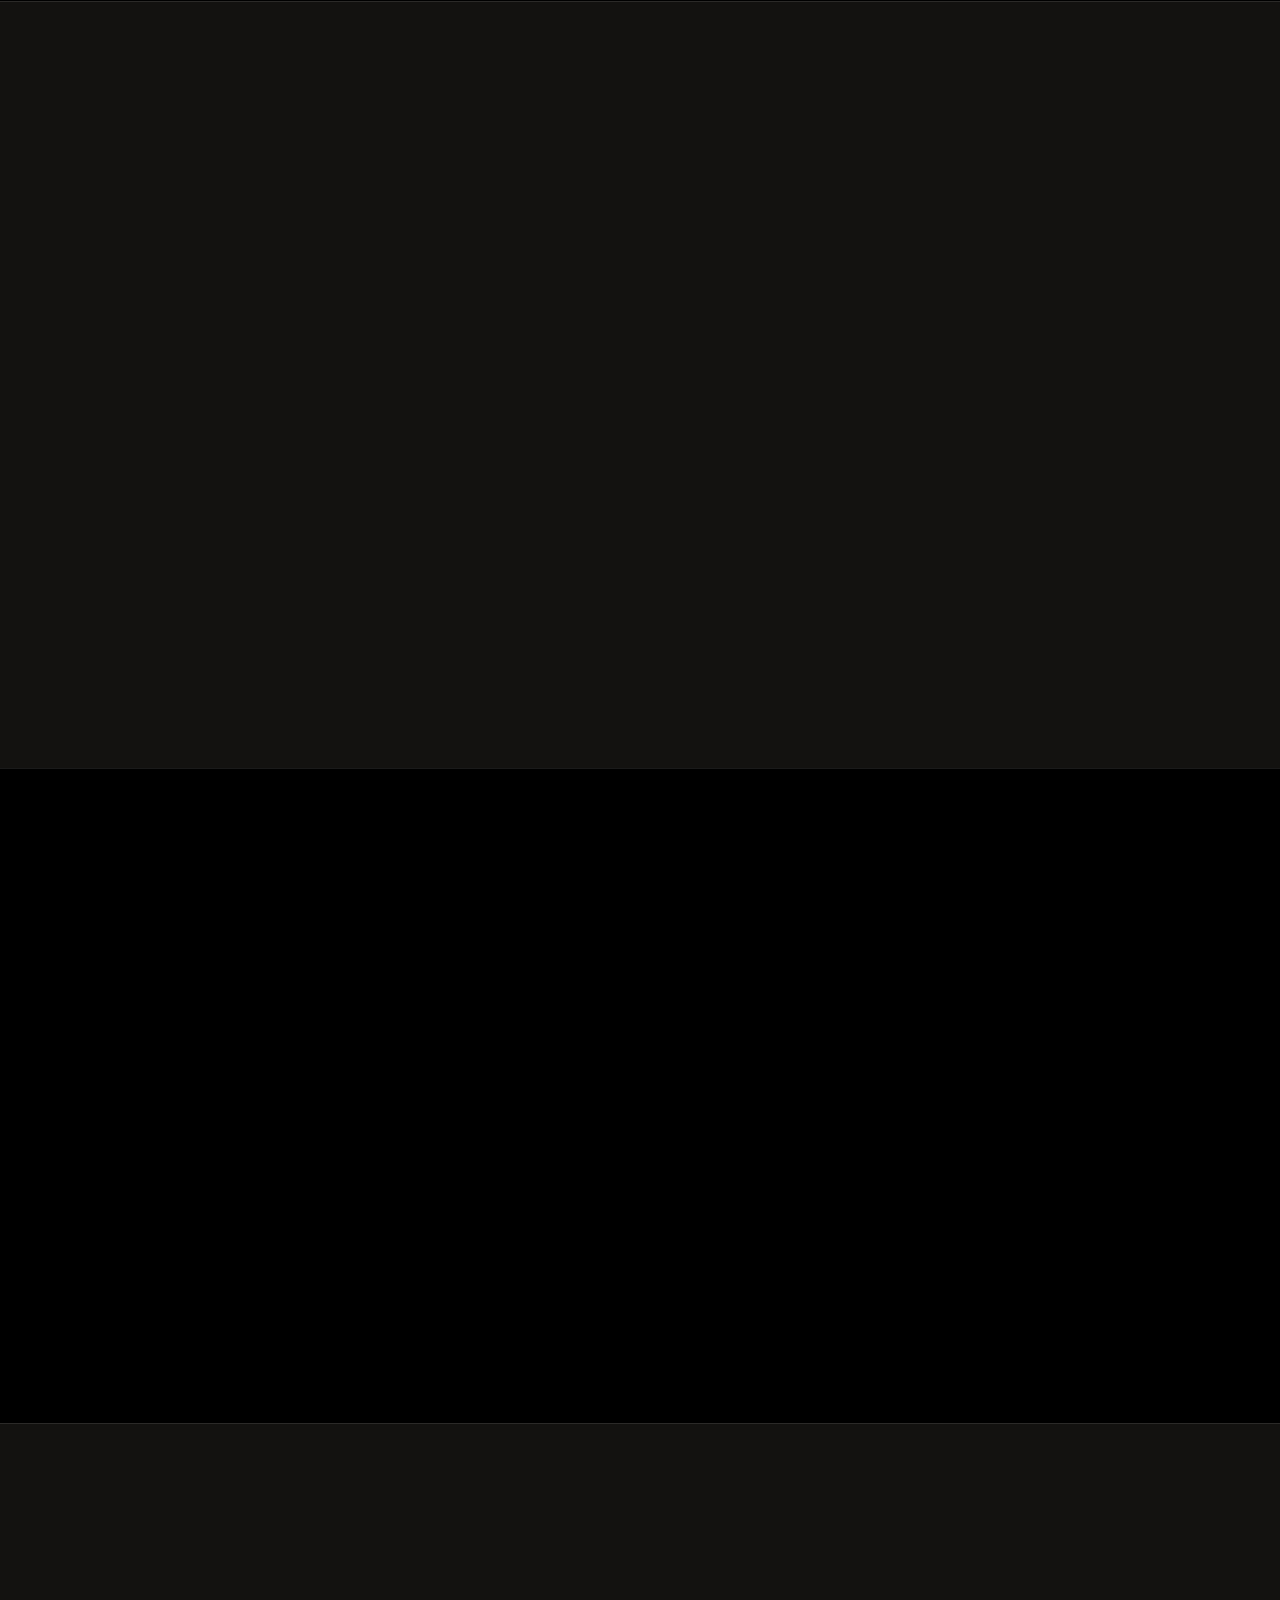
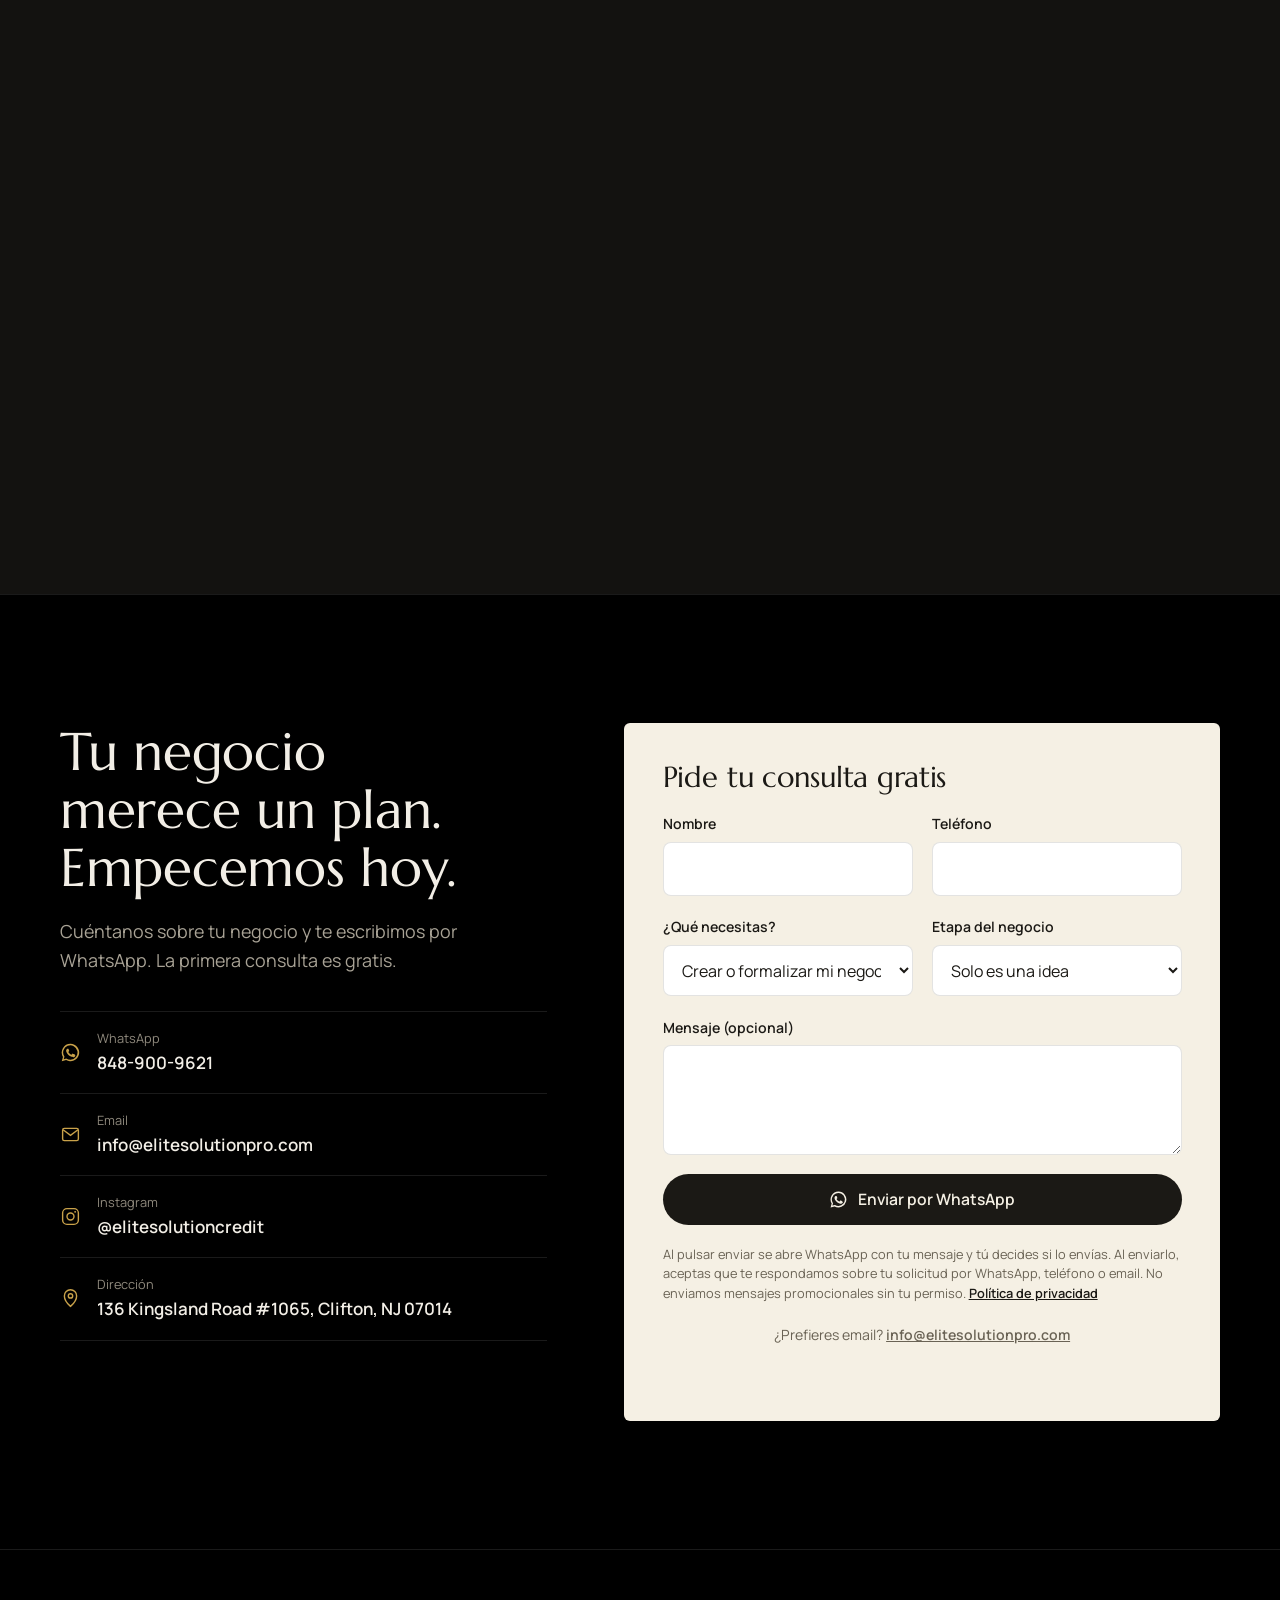
==== commit fc8e4b92: "Paginas legales EN/ES, avisos legales y fuentes/imagenes propias - Politica de privacidad, Terminos " ====
--- a/es/index.html
+++ b/es/index.html
@@ -22,27 +22,24 @@
 <meta property="og:url" content="https://www.elitesolutionpro.com/es">
 <meta property="og:locale" content="es_US">
 <meta property="og:locale:alternate" content="en_US">
-<meta property="og:image" content="https://images.unsplash.com/photo-1642447260162-8d52ac4348ad?auto=format&amp;fit=crop&amp;q=68&amp;w=1200&amp;h=630">
+<meta property="og:image" content="https://www.elitesolutionpro.com/og-image.jpg">
 <meta property="og:image:width" content="1200">
 <meta property="og:image:height" content="630">
 <meta property="og:image:alt" content="Elite Solution Pro, consultoría empresarial en Clifton, NJ">
 <meta name="twitter:card" content="summary_large_image">
 <meta name="twitter:title" content="Elite Solution Pro | Construye tu negocio de la forma correcta">
 <meta name="twitter:description" content="Consultoría empresarial: estructura, finanzas, preparación para financiamiento y automatización. Consulta gratis.">
-<meta name="twitter:image" content="https://images.unsplash.com/photo-1642447260162-8d52ac4348ad?auto=format&amp;fit=crop&amp;q=68&amp;w=1200&amp;h=630">
+<meta name="twitter:image" content="https://www.elitesolutionpro.com/og-image.jpg">
 <meta name="twitter:image:alt" content="Elite Solution Pro, consultoría empresarial en Clifton, NJ">
 <link rel="icon" type="image/png" sizes="64x64" href="/favicon.png">
 <link rel="apple-touch-icon" sizes="180x180" href="/apple-touch-icon.png">
 <link rel="manifest" href="/site.webmanifest">
-<link rel="preconnect" href="https://images.unsplash.com">
-<link rel="preconnect" href="https://fonts.googleapis.com">
-<link rel="preconnect" href="https://fonts.gstatic.com" crossorigin="">
-<link rel="preload" as="image" href="https://images.unsplash.com/photo-1642447260162-8d52ac4348ad?auto=format&amp;fit=crop&amp;q=68&amp;w=1600&amp;h=1000" imagesrcset="https://images.unsplash.com/photo-1642447260162-8d52ac4348ad?auto=format&amp;fit=crop&amp;q=68&amp;w=800&amp;h=500 800w, https://images.unsplash.com/photo-1642447260162-8d52ac4348ad?auto=format&amp;fit=crop&amp;q=68&amp;w=1200&amp;h=750 1200w, https://images.unsplash.com/photo-1642447260162-8d52ac4348ad?auto=format&amp;fit=crop&amp;q=68&amp;w=1600&amp;h=1000 1600w, https://images.unsplash.com/photo-1642447260162-8d52ac4348ad?auto=format&amp;fit=crop&amp;q=68&amp;w=2200&amp;h=1375 2200w" imagesizes="100vw" fetchpriority="high">
-<link rel="preload" as="style" href="https://fonts.googleapis.com/css2?family=Marcellus&amp;family=Manrope:wght@400..700&amp;display=swap" onload="this.onload=null;this.rel='stylesheet'">
-<noscript><link rel="stylesheet" href="https://fonts.googleapis.com/css2?family=Marcellus&amp;family=Manrope:wght@400..700&amp;display=swap"></noscript>
-<link rel="stylesheet" href="/assets/css/styles.css?v=2">
-<script src="/assets/js/main.js?v=2" defer></script>
-<script type="application/ld+json" id="schema">{"@context":"https://schema.org","@graph":[{"@type":"ProfessionalService","@id":"https://www.elitesolutionpro.com/#business","name":"Elite Solution Pro LLC","alternateName":"Elite Solution Pro","url":"https://www.elitesolutionpro.com/","logo":{"@type":"ImageObject","url":"https://www.elitesolutionpro.com/logo.webp","width":128,"height":128},"image":"https://images.unsplash.com/photo-1642447260162-8d52ac4348ad?auto=format&fit=crop&q=68&w=1200&h=630","description":"Consultoría empresarial: formación y estructura de empresas, organización financiera, preparación para financiamiento y automatización con IA.","slogan":"Tu negocio, construido de la forma correcta.","telephone":"+1-848-900-9621","email":"info@elitesolutionpro.com","address":{"@type":"PostalAddress","streetAddress":"136 Kingsland Road #1065","addressLocality":"Clifton","addressRegion":"NJ","postalCode":"07014","addressCountry":"US"},"areaServed":[{"@type":"State","name":"New Jersey"},{"@type":"Country","name":"United States"}],"availableLanguage":["English","Spanish"],"contactPoint":{"@type":"ContactPoint","telephone":"+1-848-900-9621","email":"info@elitesolutionpro.com","contactType":"customer service","areaServed":"US","availableLanguage":["English","Spanish"]},"sameAs":["https://www.instagram.com/elitesolutioncredit/"],"knowsAbout":["Consultoría empresarial","Consultoría para pequeños negocios","Formación de LLC","Registro de EIN","Cuentas bancarias de empresa","Contabilidad","Flujo de caja","Preparación para financiamiento","Automatización de negocios","Automatización con IA","CRM"],"hasOfferCatalog":{"@type":"OfferCatalog","name":"Servicios de consultoría empresarial","itemListElement":[{"@type":"Offer","itemOffered":{"@type":"Service","name":"Consultoría empresarial","description":"Analizamos tu negocio y creamos un plan claro para crecer: metas, números y próximos pasos.","serviceType":"Diagnóstico del negocio, Estrategia de crecimiento, Seguimiento continuo","provider":{"@id":"https://www.elitesolutionpro.com/#business"},"areaServed":{"@type":"Country","name":"United States"}}},{"@type":"Offer","itemOffered":{"@type":"Service","name":"Formación y estructura","description":"¿Empiezas de cero o ya estás en marcha? Te ayudamos a montar la estructura correcta para que tu negocio arranque con buenas bases.","serviceType":"LLC y EIN, Cuenta bancaria del negocio, Calendario de obligaciones","provider":{"@id":"https://www.elitesolutionpro.com/#business"},"areaServed":{"@type":"Country","name":"United States"}}},{"@type":"Offer","itemOffered":{"@type":"Service","name":"Finanzas y preparación para financiamiento","description":"Ordenamos tus números y el perfil de tu empresa para que estés preparado cuando llegue el momento de buscar financiamiento.","serviceType":"Contabilidad y flujo de caja, Perfil de la empresa, Preparación para financiamiento","provider":{"@id":"https://www.elitesolutionpro.com/#business"},"areaServed":{"@type":"Country","name":"United States"}}},{"@type":"Offer","itemOffered":{"@type":"Service","name":"Automatización e IA","description":"Sistemas y herramientas de IA que te ahorran horas cada semana para que te enfoques en vender y atender a tus clientes.","serviceType":"CRM y seguimientos, Automatización con IA, Reportes y control","provider":{"@id":"https://www.elitesolutionpro.com/#business"},"areaServed":{"@type":"Country","name":"United States"}}}]}},{"@type":"WebSite","@id":"https://www.elitesolutionpro.com/#website","url":"https://www.elitesolutionpro.com/","name":"Elite Solution Pro","inLanguage":["en","es"],"publisher":{"@id":"https://www.elitesolutionpro.com/#business"}},{"@type":"WebPage","@id":"https://www.elitesolutionpro.com/es#webpage","url":"https://www.elitesolutionpro.com/es","name":"Consultoría empresarial en Clifton, NJ | Elite Solution Pro","description":"Consultoría empresarial para emprendedores y pequeños negocios: estructura, finanzas, preparación para financiamiento y automatización con IA. Consulta gratis en español o inglés. Elite Solution Pro LLC, Clifton, NJ.","inLanguage":"es","isPartOf":{"@id":"https://www.elitesolutionpro.com/#website"},"about":{"@id":"https://www.elitesolutionpro.com/#business"},"primaryImageOfPage":{"@type":"ImageObject","url":"https://images.unsplash.com/photo-1642447260162-8d52ac4348ad?auto=format&fit=crop&q=68&w=1200&h=630","width":1200,"height":630}},{"@type":"FAQPage","@id":"https://www.elitesolutionpro.com/es#faq","inLanguage":"es","isPartOf":{"@id":"https://www.elitesolutionpro.com/es#webpage"},"mainEntity":[{"@type":"Question","name":"¿La consulta es realmente gratis?","acceptedAnswer":{"@type":"Answer","text":"Sí. En la primera consulta revisamos tu negocio y te explicamos qué opciones tienes, sin compromiso."}},{"@type":"Question","name":"¿Cuánto tardo en ver resultados?","acceptedAnswer":{"@type":"Answer","text":"Depende de tu negocio y de tus metas. Después del diagnóstico recibes un plan con pasos claros, prioridades y tiempos realistas."}},{"@type":"Question","name":"¿Prestan dinero o garantizan financiamiento?","acceptedAnswer":{"@type":"Answer","text":"No. Somos consultores de empresa: no prestamos dinero y nadie puede garantizar la aprobación de un prestamista. Te ayudamos a que tu negocio esté organizado y preparado."}},{"@type":"Question","name":"¿Trabajan fuera de New Jersey?","acceptedAnswer":{"@type":"Answer","text":"Sí. Atendemos clientes en todo Estados Unidos por WhatsApp, videollamada y email."}},{"@type":"Question","name":"¿Me atienden en español?","acceptedAnswer":{"@type":"Answer","text":"Claro. Todo el proceso puede ser en español o en inglés, como prefieras."}},{"@type":"Question","name":"¿Es solo para empresas grandes?","acceptedAnswer":{"@type":"Answer","text":"No. Trabajamos con personas que están empezando, pequeños negocios y empresas que quieren crecer."}}]}]}</script>
+<link rel="preload" as="image" href="/assets/img/hero-1600x1000.webp" imagesrcset="/assets/img/hero-800x500.webp 800w, /assets/img/hero-1200x750.webp 1200w, /assets/img/hero-1600x1000.webp 1600w, /assets/img/hero-2200x1375.webp 2200w" imagesizes="100vw" fetchpriority="high">
+<link rel="preload" as="font" type="font/woff2" href="/assets/fonts/manrope-latin.woff2" crossorigin="">
+<link rel="preload" as="font" type="font/woff2" href="/assets/fonts/marcellus-latin.woff2" crossorigin="">
+<link rel="stylesheet" href="/assets/css/styles.css?v=3">
+<script src="/assets/js/main.js?v=3" defer></script>
+<script type="application/ld+json" id="schema">{"@context":"https://schema.org","@graph":[{"@type":"ProfessionalService","@id":"https://www.elitesolutionpro.com/#business","name":"Elite Solution Pro LLC","legalName":"Elite Solution Pro LLC","alternateName":"Elite Solution Pro","url":"https://www.elitesolutionpro.com/","logo":{"@type":"ImageObject","url":"https://www.elitesolutionpro.com/logo.webp","width":128,"height":128},"image":"https://www.elitesolutionpro.com/og-image.jpg","description":"Consultoría empresarial: formación y estructura de empresas, organización financiera, preparación para financiamiento y automatización con IA.","slogan":"Tu negocio, construido de la forma correcta.","telephone":"+1-848-900-9621","email":"info@elitesolutionpro.com","address":{"@type":"PostalAddress","streetAddress":"136 Kingsland Road #1065","addressLocality":"Clifton","addressRegion":"NJ","postalCode":"07014","addressCountry":"US"},"areaServed":[{"@type":"State","name":"New Jersey"},{"@type":"Country","name":"United States"}],"availableLanguage":["English","Spanish"],"contactPoint":{"@type":"ContactPoint","telephone":"+1-848-900-9621","email":"info@elitesolutionpro.com","contactType":"customer service","areaServed":"US","availableLanguage":["English","Spanish"]},"sameAs":["https://www.instagram.com/elitesolutioncredit/"],"knowsAbout":["Consultoría empresarial","Consultoría para pequeños negocios","Formación de LLC","Registro de EIN","Cuentas bancarias de empresa","Contabilidad","Flujo de caja","Preparación para financiamiento","Automatización de negocios","Automatización con IA","CRM"],"hasOfferCatalog":{"@type":"OfferCatalog","name":"Servicios de consultoría empresarial","itemListElement":[{"@type":"Offer","itemOffered":{"@type":"Service","name":"Consultoría empresarial","description":"Analizamos tu negocio y creamos un plan claro para crecer: metas, números y próximos pasos.","serviceType":"Diagnóstico del negocio, Estrategia de crecimiento, Seguimiento continuo","provider":{"@id":"https://www.elitesolutionpro.com/#business"},"areaServed":{"@type":"Country","name":"United States"}}},{"@type":"Offer","itemOffered":{"@type":"Service","name":"Formación y estructura","description":"¿Empiezas de cero o ya estás en marcha? Te ayudamos a montar la estructura correcta para que tu negocio arranque con buenas bases.","serviceType":"LLC y EIN, Cuenta bancaria del negocio, Calendario de obligaciones","provider":{"@id":"https://www.elitesolutionpro.com/#business"},"areaServed":{"@type":"Country","name":"United States"}}},{"@type":"Offer","itemOffered":{"@type":"Service","name":"Finanzas y preparación para financiamiento","description":"Ordenamos tus números y el perfil de tu empresa para que estés preparado cuando llegue el momento de buscar financiamiento.","serviceType":"Contabilidad y flujo de caja, Perfil de la empresa, Preparación para financiamiento","provider":{"@id":"https://www.elitesolutionpro.com/#business"},"areaServed":{"@type":"Country","name":"United States"}}},{"@type":"Offer","itemOffered":{"@type":"Service","name":"Automatización e IA","description":"Sistemas y herramientas de IA que te ahorran horas cada semana para que te enfoques en vender y atender a tus clientes.","serviceType":"CRM y seguimientos, Automatización con IA, Reportes y control","provider":{"@id":"https://www.elitesolutionpro.com/#business"},"areaServed":{"@type":"Country","name":"United States"}}}]}},{"@type":"WebSite","@id":"https://www.elitesolutionpro.com/#website","url":"https://www.elitesolutionpro.com/","name":"Elite Solution Pro","inLanguage":["en","es"],"publisher":{"@id":"https://www.elitesolutionpro.com/#business"}},{"@type":"WebPage","@id":"https://www.elitesolutionpro.com/es#webpage","url":"https://www.elitesolutionpro.com/es","name":"Consultoría empresarial en Clifton, NJ | Elite Solution Pro","description":"Consultoría empresarial para emprendedores y pequeños negocios: estructura, finanzas, preparación para financiamiento y automatización con IA. Consulta gratis en español o inglés. Elite Solution Pro LLC, Clifton, NJ.","inLanguage":"es","isPartOf":{"@id":"https://www.elitesolutionpro.com/#website"},"about":{"@id":"https://www.elitesolutionpro.com/#business"},"primaryImageOfPage":{"@type":"ImageObject","url":"https://www.elitesolutionpro.com/og-image.jpg","width":1200,"height":630}},{"@type":"FAQPage","@id":"https://www.elitesolutionpro.com/es#faq","inLanguage":"es","isPartOf":{"@id":"https://www.elitesolutionpro.com/es#webpage"},"mainEntity":[{"@type":"Question","name":"¿La consulta es realmente gratis?","acceptedAnswer":{"@type":"Answer","text":"Sí. En la primera consulta revisamos tu negocio y te explicamos qué opciones tienes, sin compromiso."}},{"@type":"Question","name":"¿Cuánto tardo en ver resultados?","acceptedAnswer":{"@type":"Answer","text":"Depende de tu negocio y de tus metas. Después del diagnóstico recibes un plan con pasos claros, prioridades y tiempos realistas."}},{"@type":"Question","name":"¿Prestan dinero o garantizan financiamiento?","acceptedAnswer":{"@type":"Answer","text":"No. Somos consultores de empresa: no prestamos dinero y nadie puede garantizar la aprobación de un prestamista. Te ayudamos a que tu negocio esté organizado y preparado."}},{"@type":"Question","name":"¿Trabajan fuera de New Jersey?","acceptedAnswer":{"@type":"Answer","text":"Sí. Atendemos clientes en todo Estados Unidos por WhatsApp, videollamada y email."}},{"@type":"Question","name":"¿Me atienden en español?","acceptedAnswer":{"@type":"Answer","text":"Claro. Todo el proceso puede ser en español o en inglés, como prefieras."}},{"@type":"Question","name":"¿Es solo para empresas grandes?","acceptedAnswer":{"@type":"Answer","text":"No. Trabajamos con personas que están empezando, pequeños negocios y empresas que quieren crecer."}}]}]}</script>
 </head>
 <body>
 <a class="skip" href="#main" data-i18n="skip">Saltar al contenido</a>
@@ -100,7 +97,7 @@
 <main id="main">
 
 <section class="hero">
-  <div class="hero-bg"><img src="https://images.unsplash.com/photo-1642447260162-8d52ac4348ad?auto=format&amp;fit=crop&amp;q=68&amp;w=1600&amp;h=1000" srcset="https://images.unsplash.com/photo-1642447260162-8d52ac4348ad?auto=format&amp;fit=crop&amp;q=68&amp;w=800&amp;h=500 800w, https://images.unsplash.com/photo-1642447260162-8d52ac4348ad?auto=format&amp;fit=crop&amp;q=68&amp;w=1200&amp;h=750 1200w, https://images.unsplash.com/photo-1642447260162-8d52ac4348ad?auto=format&amp;fit=crop&amp;q=68&amp;w=1600&amp;h=1000 1600w, https://images.unsplash.com/photo-1642447260162-8d52ac4348ad?auto=format&amp;fit=crop&amp;q=68&amp;w=2200&amp;h=1375 2200w" sizes="100vw" width="1600" height="1000" alt="" fetchpriority="high" decoding="async"></div>
+  <div class="hero-bg"><img src="/assets/img/hero-1600x1000.webp" srcset="/assets/img/hero-800x500.webp 800w, /assets/img/hero-1200x750.webp 1200w, /assets/img/hero-1600x1000.webp 1600w, /assets/img/hero-2200x1375.webp 2200w" sizes="100vw" width="1600" height="1000" alt="" fetchpriority="high" decoding="async"></div>
   <div class="wrap hero-grid">
     <div class="hero-copy">
       <h1 data-i18n="hero.h1">Construye tu negocio de la forma correcta.</h1>
@@ -119,6 +116,7 @@
       <p class="gauge-title" data-i18n="g.title">Qué tan listo está tu negocio para crecer</p>
       <div class="gauge"><svg viewBox="0 -14 320 192" aria-hidden="true"><g class="arcs"><path d="M32.0 160.0A128 128 0 0 1 54.5 87.5" stroke="#E0483C"></path><path d="M58.5 82.1A128 128 0 0 1 117.3 39.3" stroke="#F07E2F"></path><path d="M123.6 37.3A128 128 0 0 1 196.4 37.3" stroke="#F2C23A"></path><path d="M202.7 39.3A128 128 0 0 1 261.5 82.1" stroke="#9BCB4A"></path><path d="M265.5 87.5A128 128 0 0 1 288.0 160.0" stroke="#3FB66B"></path></g><g class="ticks"><text x="10" y="164">0</text><text x="39" y="76">20</text><text x="114" y="21">40</text><text x="206" y="21">60</text><text x="281" y="76">80</text><text x="310" y="164">100</text></g><g class="needle" id="heroNeedle"><path d="M154.5 160L160 48l5.5 112z" fill="url(#goldG)"></path><circle cx="160" cy="160" r="11" fill="#000" stroke="#C9A24A" stroke-width="2.5"></circle></g></svg><div class="gauge-read"><div class="gauge-num" id="heroNum" data-v="0">0%</div><span class="gauge-tier" id="heroTier">&nbsp;</span></div></div>
       <div class="gauge-foot"><span><span data-i18n="g.from">Hoy</span><b class="num">35%</b></span><span><span data-i18n="g.to">Tu meta</span><b class="num">90%</b></span></div>
+      <p class="gauge-note" data-i18n="g.note">Ejemplo ilustrativo. Cada negocio es distinto y los resultados varían.</p>
     </div>
   </div>
 </section>
@@ -165,16 +163,16 @@
     </div>
     <div class="svc-layout">
       <figure class="svc-media" aria-hidden="true">
-        <img class="on" src="https://images.unsplash.com/photo-1758876020406-0edb3631d5f1?auto=format&amp;fit=crop&amp;q=68&amp;w=700&amp;h=875" srcset="https://images.unsplash.com/photo-1758876020406-0edb3631d5f1?auto=format&amp;fit=crop&amp;q=68&amp;w=500&amp;h=625 500w, https://images.unsplash.com/photo-1758876020406-0edb3631d5f1?auto=format&amp;fit=crop&amp;q=68&amp;w=700&amp;h=875 700w, https://images.unsplash.com/photo-1758876020406-0edb3631d5f1?auto=format&amp;fit=crop&amp;q=68&amp;w=1000&amp;h=1250 1000w" sizes="34vw" width="700" height="875" alt="" loading="lazy" decoding="async">
-        <img src="https://images.unsplash.com/photo-1554224155-6726b3ff858f?auto=format&amp;fit=crop&amp;q=68&amp;w=700&amp;h=875" srcset="https://images.unsplash.com/photo-1554224155-6726b3ff858f?auto=format&amp;fit=crop&amp;q=68&amp;w=500&amp;h=625 500w, https://images.unsplash.com/photo-1554224155-6726b3ff858f?auto=format&amp;fit=crop&amp;q=68&amp;w=700&amp;h=875 700w, https://images.unsplash.com/photo-1554224155-6726b3ff858f?auto=format&amp;fit=crop&amp;q=68&amp;w=1000&amp;h=1250 1000w" sizes="34vw" width="700" height="875" alt="" loading="lazy" decoding="async">
-        <img src="https://images.unsplash.com/photo-1758519289013-9442fb2aeac6?auto=format&amp;fit=crop&amp;q=68&amp;w=700&amp;h=875" srcset="https://images.unsplash.com/photo-1758519289013-9442fb2aeac6?auto=format&amp;fit=crop&amp;q=68&amp;w=500&amp;h=625 500w, https://images.unsplash.com/photo-1758519289013-9442fb2aeac6?auto=format&amp;fit=crop&amp;q=68&amp;w=700&amp;h=875 700w, https://images.unsplash.com/photo-1758519289013-9442fb2aeac6?auto=format&amp;fit=crop&amp;q=68&amp;w=1000&amp;h=1250 1000w" sizes="34vw" width="700" height="875" alt="" loading="lazy" decoding="async">
-        <img src="https://images.unsplash.com/photo-1556761175-b413da4baf72?auto=format&amp;fit=crop&amp;q=68&amp;w=700&amp;h=875" srcset="https://images.unsplash.com/photo-1556761175-b413da4baf72?auto=format&amp;fit=crop&amp;q=68&amp;w=500&amp;h=625 500w, https://images.unsplash.com/photo-1556761175-b413da4baf72?auto=format&amp;fit=crop&amp;q=68&amp;w=700&amp;h=875 700w, https://images.unsplash.com/photo-1556761175-b413da4baf72?auto=format&amp;fit=crop&amp;q=68&amp;w=1000&amp;h=1250 1000w" sizes="34vw" width="700" height="875" alt="" loading="lazy" decoding="async">
+        <img class="on" src="/assets/img/svc-consulting-700x875.webp" srcset="/assets/img/svc-consulting-500x625.webp 500w, /assets/img/svc-consulting-700x875.webp 700w, /assets/img/svc-consulting-1000x1250.webp 1000w" sizes="34vw" width="700" height="875" alt="" loading="lazy" decoding="async">
+        <img src="/assets/img/svc-formation-700x875.webp" srcset="/assets/img/svc-formation-500x625.webp 500w, /assets/img/svc-formation-700x875.webp 700w, /assets/img/svc-formation-1000x1250.webp 1000w" sizes="34vw" width="700" height="875" alt="" loading="lazy" decoding="async">
+        <img src="/assets/img/svc-finances-700x875.webp" srcset="/assets/img/svc-finances-500x625.webp 500w, /assets/img/svc-finances-700x875.webp 700w, /assets/img/svc-finances-1000x1250.webp 1000w" sizes="34vw" width="700" height="875" alt="" loading="lazy" decoding="async">
+        <img src="/assets/img/svc-automation-700x875.webp" srcset="/assets/img/svc-automation-500x625.webp 500w, /assets/img/svc-automation-700x875.webp 700w, /assets/img/svc-automation-1000x1250.webp 1000w" sizes="34vw" width="700" height="875" alt="" loading="lazy" decoding="async">
       </figure>
       <div class="svc-list">
-        <article class="svc active" tabindex="0"><img class="svc-thumb" src="https://images.unsplash.com/photo-1758876020406-0edb3631d5f1?auto=format&amp;fit=crop&amp;q=68&amp;w=800&amp;h=500" srcset="https://images.unsplash.com/photo-1758876020406-0edb3631d5f1?auto=format&amp;fit=crop&amp;q=68&amp;w=480&amp;h=300 480w, https://images.unsplash.com/photo-1758876020406-0edb3631d5f1?auto=format&amp;fit=crop&amp;q=68&amp;w=800&amp;h=500 800w" sizes="92vw" width="800" height="500" alt="" loading="lazy" decoding="async"><h3><span data-i18n="s1.h">Consultoría empresarial</span><span class="svc-main" data-i18n="svc.main">Servicio principal</span></h3><p data-i18n="s1.p">Analizamos tu negocio y creamos un plan claro para crecer: metas, números y próximos pasos.</p><ul><li data-i18n="s1.l1">Diagnóstico del negocio</li><li data-i18n="s1.l2">Estrategia de crecimiento</li><li data-i18n="s1.l3">Seguimiento continuo</li></ul></article>
-        <article class="svc" tabindex="0"><img class="svc-thumb" src="https://images.unsplash.com/photo-1554224155-6726b3ff858f?auto=format&amp;fit=crop&amp;q=68&amp;w=800&amp;h=500" srcset="https://images.unsplash.com/photo-1554224155-6726b3ff858f?auto=format&amp;fit=crop&amp;q=68&amp;w=480&amp;h=300 480w, https://images.unsplash.com/photo-1554224155-6726b3ff858f?auto=format&amp;fit=crop&amp;q=68&amp;w=800&amp;h=500 800w" sizes="92vw" width="800" height="500" alt="" loading="lazy" decoding="async"><h3><span data-i18n="s2.h">Formación y estructura</span></h3><p data-i18n="s2.p">¿Empiezas de cero o ya estás en marcha? Te ayudamos a montar la estructura correcta para que tu negocio arranque con buenas bases.</p><ul><li data-i18n="s2.l1">LLC y EIN</li><li data-i18n="s2.l2">Cuenta bancaria del negocio</li><li data-i18n="s2.l3">Calendario de obligaciones</li></ul></article>
-        <article class="svc" tabindex="0"><img class="svc-thumb" src="https://images.unsplash.com/photo-1758519289013-9442fb2aeac6?auto=format&amp;fit=crop&amp;q=68&amp;w=800&amp;h=500" srcset="https://images.unsplash.com/photo-1758519289013-9442fb2aeac6?auto=format&amp;fit=crop&amp;q=68&amp;w=480&amp;h=300 480w, https://images.unsplash.com/photo-1758519289013-9442fb2aeac6?auto=format&amp;fit=crop&amp;q=68&amp;w=800&amp;h=500 800w" sizes="92vw" width="800" height="500" alt="" loading="lazy" decoding="async"><h3><span data-i18n="s3.h">Finanzas y preparación para financiamiento</span></h3><p data-i18n="s3.p">Ordenamos tus números y el perfil de tu empresa para que estés preparado cuando llegue el momento de buscar financiamiento.</p><ul><li data-i18n="s3.l1">Contabilidad y flujo de caja</li><li data-i18n="s3.l2">Perfil de la empresa</li><li data-i18n="s3.l3">Preparación para financiamiento</li></ul></article>
-        <article class="svc" tabindex="0"><img class="svc-thumb" src="https://images.unsplash.com/photo-1556761175-b413da4baf72?auto=format&amp;fit=crop&amp;q=68&amp;w=800&amp;h=500" srcset="https://images.unsplash.com/photo-1556761175-b413da4baf72?auto=format&amp;fit=crop&amp;q=68&amp;w=480&amp;h=300 480w, https://images.unsplash.com/photo-1556761175-b413da4baf72?auto=format&amp;fit=crop&amp;q=68&amp;w=800&amp;h=500 800w" sizes="92vw" width="800" height="500" alt="" loading="lazy" decoding="async"><h3><span data-i18n="s4.h">Automatización e IA</span></h3><p data-i18n="s4.p">Sistemas y herramientas de IA que te ahorran horas cada semana para que te enfoques en vender y atender a tus clientes.</p><ul><li data-i18n="s4.l1">CRM y seguimientos</li><li data-i18n="s4.l2">Automatización con IA</li><li data-i18n="s4.l3">Reportes y control</li></ul></article>
+        <article class="svc active" tabindex="0"><img class="svc-thumb" src="/assets/img/svc-consulting-800x500.webp" srcset="/assets/img/svc-consulting-480x300.webp 480w, /assets/img/svc-consulting-800x500.webp 800w" sizes="92vw" width="800" height="500" alt="" loading="lazy" decoding="async"><h3><span data-i18n="s1.h">Consultoría empresarial</span><span class="svc-main" data-i18n="svc.main">Servicio principal</span></h3><p data-i18n="s1.p">Analizamos tu negocio y creamos un plan claro para crecer: metas, números y próximos pasos.</p><ul><li data-i18n="s1.l1">Diagnóstico del negocio</li><li data-i18n="s1.l2">Estrategia de crecimiento</li><li data-i18n="s1.l3">Seguimiento continuo</li></ul></article>
+        <article class="svc" tabindex="0"><img class="svc-thumb" src="/assets/img/svc-formation-800x500.webp" srcset="/assets/img/svc-formation-480x300.webp 480w, /assets/img/svc-formation-800x500.webp 800w" sizes="92vw" width="800" height="500" alt="" loading="lazy" decoding="async"><h3><span data-i18n="s2.h">Formación y estructura</span></h3><p data-i18n="s2.p">¿Empiezas de cero o ya estás en marcha? Te ayudamos a montar la estructura correcta para que tu negocio arranque con buenas bases.</p><ul><li data-i18n="s2.l1">LLC y EIN</li><li data-i18n="s2.l2">Cuenta bancaria del negocio</li><li data-i18n="s2.l3">Calendario de obligaciones</li></ul></article>
+        <article class="svc" tabindex="0"><img class="svc-thumb" src="/assets/img/svc-finances-800x500.webp" srcset="/assets/img/svc-finances-480x300.webp 480w, /assets/img/svc-finances-800x500.webp 800w" sizes="92vw" width="800" height="500" alt="" loading="lazy" decoding="async"><h3><span data-i18n="s3.h">Finanzas y preparación para financiamiento</span></h3><p data-i18n="s3.p">Ordenamos tus números y el perfil de tu empresa para que estés preparado cuando llegue el momento de buscar financiamiento.</p><ul><li data-i18n="s3.l1">Contabilidad y flujo de caja</li><li data-i18n="s3.l2">Perfil de la empresa</li><li data-i18n="s3.l3">Preparación para financiamiento</li></ul></article>
+        <article class="svc" tabindex="0"><img class="svc-thumb" src="/assets/img/svc-automation-800x500.webp" srcset="/assets/img/svc-automation-480x300.webp 480w, /assets/img/svc-automation-800x500.webp 800w" sizes="92vw" width="800" height="500" alt="" loading="lazy" decoding="async"><h3><span data-i18n="s4.h">Automatización e IA</span></h3><p data-i18n="s4.p">Sistemas y herramientas de IA que te ahorran horas cada semana para que te enfoques en vender y atender a tus clientes.</p><ul><li data-i18n="s4.l1">CRM y seguimientos</li><li data-i18n="s4.l2">Automatización con IA</li><li data-i18n="s4.l3">Reportes y control</li></ul></article>
       </div>
     </div>
   </div>
@@ -259,7 +257,7 @@
 </section>
 
 <section class="section liberty cv" aria-labelledby="lib-h">
-  <div class="liberty-img"><img src="https://images.unsplash.com/photo-1430233831405-b0d673c05300?auto=format&amp;fit=crop&amp;q=68&amp;w=900&amp;h=1100" srcset="https://images.unsplash.com/photo-1430233831405-b0d673c05300?auto=format&amp;fit=crop&amp;q=68&amp;w=500&amp;h=610 500w, https://images.unsplash.com/photo-1430233831405-b0d673c05300?auto=format&amp;fit=crop&amp;q=68&amp;w=900&amp;h=1098 900w, https://images.unsplash.com/photo-1430233831405-b0d673c05300?auto=format&amp;fit=crop&amp;q=68&amp;w=1300&amp;h=1586 1300w" sizes="(max-width: 820px) 100vw, 50vw" width="900" height="1100" alt="" loading="lazy" decoding="async"></div>
+  <div class="liberty-img"><img src="/assets/img/liberty-900x1098.webp" srcset="/assets/img/liberty-500x610.webp 500w, /assets/img/liberty-900x1098.webp 900w, /assets/img/liberty-1300x1586.webp 1300w" sizes="(max-width: 820px) 100vw, 50vw" width="900" height="1100" alt="" loading="lazy" decoding="async"></div>
   <div class="wrap">
     <div class="head">
       <h2 id="lib-h" data-i18n="lib.h">Tu negocio, tus reglas.</h2>
@@ -292,10 +290,11 @@
   <div class="wrap">
     <div class="head"><h2 id="q-h" data-i18n="q.h">Lo que dicen nuestros clientes</h2></div>
     <div class="quotes">
-      <figure class="quote"><div><div class="stars" aria-label="5/5">★★★★★</div><blockquote data-i18n="q1">“Orientación profesional, clara y estratégica.”</blockquote></div><figcaption><b>Noel Betances</b></figcaption></figure>
-      <figure class="quote"><div><div class="stars" aria-label="5/5">★★★★★</div><blockquote data-i18n="q2">“Nos ayudaron a entender cómo estructurar mejor nuestra empresa.”</blockquote></div><figcaption><b>Maria Rodriguez</b></figcaption></figure>
-      <figure class="quote"><div><div class="stars" aria-label="5/5">★★★★★</div><blockquote data-i18n="q3">“Un gran apoyo para organizar el negocio.”</blockquote></div><figcaption><b>Carlos Mendez</b></figcaption></figure>
-    </div>
+      <figure class="quote"><div><div class="stars" role="img" aria-label="5/5">★★★★★</div><blockquote data-i18n="q1">“Orientación profesional, clara y estratégica.”</blockquote></div><figcaption><b>Noel Betances</b></figcaption></figure>
+      <figure class="quote"><div><div class="stars" role="img" aria-label="5/5">★★★★★</div><blockquote data-i18n="q2">“Nos ayudaron a entender cómo estructurar mejor nuestra empresa.”</blockquote></div><figcaption><b>Maria Rodriguez</b></figcaption></figure>
+      <figure class="quote"><div><div class="stars" role="img" aria-label="5/5">★★★★★</div><blockquote data-i18n="q3">“Un gran apoyo para organizar el negocio.”</blockquote></div><figcaption><b>Carlos Mendez</b></figcaption></figure>
+    </div>
+    <p class="note" data-i18n="q.note">Experiencias individuales de clientes. No son una garantía: los resultados varían según cada negocio.</p>
   </div>
 </section>
 
@@ -338,6 +337,7 @@
         <select id="f-score" name="stage"><option data-i18n="sg1">Solo es una idea</option><option data-i18n="sg2">Menos de 1 año</option><option data-i18n="sg3">1 año o más</option><option data-i18n="sg4">Creciendo, con equipo</option></select></div>
       <div class="field full"><label for="f-msg" data-i18n="form.msg">Mensaje (opcional)</label><textarea id="f-msg" name="message"></textarea></div>
       <button class="btn btn-ink" type="submit"><svg aria-hidden="true"><use href="#i-wa"></use></svg><span data-i18n="form.send">Enviar por WhatsApp</span></button>
+      <p class="form-consent"><span data-i18n="form.consent">Al pulsar enviar se abre WhatsApp con tu mensaje y tú decides si lo envías. Al enviarlo, aceptas que te respondamos sobre tu solicitud por WhatsApp, teléfono o email. No enviamos mensajes promocionales sin tu permiso.</span> <a href="/es/privacidad" data-href-en="/privacy" data-href-es="/es/privacidad" data-i18n="form.privacy">Política de privacidad</a></p>
       <p class="form-alt"><span data-i18n="form.alt">¿Prefieres email?</span> <a href="mailto:info@elitesolutionpro.com">info@elitesolutionpro.com</a></p>
       <p class="form-status" id="formStatus" role="status"></p>
     </form>
@@ -361,8 +361,8 @@
       <div><h4 data-i18n="ft.nav">Explora</h4><div class="footer-links"><a href="#diagnostico" data-i18n="nav.score">Diagnóstico</a><a href="#servicios" data-i18n="nav.services">Servicios</a><a href="#proceso" data-i18n="nav.process">Cómo funciona</a><a href="#calculadora" data-i18n="nav.calc">Calculadora</a><a href="#faq" data-i18n="nav.faq">Preguntas</a></div></div>
       <div><h4 data-i18n="ft.contact">Contacto</h4><div class="footer-links"><a href="https://wa.me/18489009621" target="_blank" rel="noopener">WhatsApp 848-900-9621</a><a href="mailto:info@elitesolutionpro.com">info@elitesolutionpro.com</a><a href="https://www.instagram.com/elitesolutioncredit/" target="_blank" rel="noopener">@elitesolutioncredit</a><span>136 Kingsland Road #1065, Clifton, NJ 07014</span></div></div>
     </div>
-    <p class="disclaimer" data-i18n="ft.disc">Elite Solution Pro LLC ofrece servicios de consultoría empresarial. No somos un prestamista, un banco ni una empresa de reparación de crédito, y no garantizamos la aprobación de financiamiento. Los resultados varían según cada negocio.</p>
-    <div class="footer-bottom"><span>© <span id="year">2026</span> Elite Solution Pro LLC</span><span><a href="#" data-i18n="ft.priv">Política de privacidad</a> &nbsp; <a href="#" data-i18n="ft.terms">Términos y condiciones</a></span></div>
+    <p class="disclaimer" data-i18n="ft.disc">Elite Solution Pro LLC ofrece servicios de consultoría empresarial. No somos un prestamista, un banco, un bróker de préstamos ni una empresa de reparación de crédito, y no garantizamos la aprobación de financiamiento. No somos un despacho de abogados ni de contadores y no damos asesoría legal, fiscal ni contable. Los resultados varían según cada negocio.</p>
+    <div class="footer-bottom"><span>© <span id="year">2026</span> Elite Solution Pro LLC</span><nav class="legal-links" aria-label="Legal"><a href="/es/privacidad" data-href-en="/privacy" data-href-es="/es/privacidad" data-i18n="ft.priv">Política de privacidad</a><a href="/es/terminos" data-href-en="/terms" data-href-es="/es/terminos" data-i18n="ft.terms">Términos y condiciones</a><a href="/es/accesibilidad" data-href-en="/accessibility" data-href-es="/es/accesibilidad" data-i18n="ft.a11y">Accesibilidad</a></nav></div>
   </div>
 </footer>
 
--- a/assets/css/styles.css
+++ b/assets/css/styles.css
@@ -1,9 +1,11 @@
+@font-face{font-family:"Manrope";font-style:normal;font-weight:400 700;font-display:swap;src:url(/assets/fonts/manrope-latin.woff2) format("woff2")}
+@font-face{font-family:"Marcellus";font-style:normal;font-weight:400;font-display:swap;src:url(/assets/fonts/marcellus-latin.woff2) format("woff2")}
 @font-face{font-family:"Marcellus Fallback";src:local("Times New Roman"),local("Georgia");size-adjust:104%;ascent-override:92%;descent-override:26%}
 @font-face{font-family:"Manrope Fallback";src:local("Arial");size-adjust:104%;ascent-override:96%;descent-override:26%}
 :root{
   --bg:#000;--raised:#131210;--raised-2:#1B1916;
   --line:rgba(255,255,255,.1);--line-strong:rgba(255,255,255,.18);
-  --text:#F2EEE6;--muted:#A8A295;--faint:#6F6A60;
+  --text:#F2EEE6;--muted:#A8A295;--faint:#8E887C;
   --gold:#C9A24A;--gold-hi:#E8CF8E;--gold-ink:#1A1306;
   --paper:#F5F0E4;--paper-2:#EAE3D2;--ink:#1B1915;--ink-muted:#6A6355;--paper-line:rgba(27,25,21,.12);
   --red:#E0483C;--orange:#F07E2F;--yellow:#F2C23A;--lime:#9BCB4A;--green:#3FB66B;
@@ -365,3 +367,36 @@
 .sprite{position:absolute}
 .gauge-foot > span:last-child{text-align:right}
 .site-footer.cv{contain-intrinsic-size:auto 440px}
+
+/* legal notices on the home page */
+.gauge-note{margin-top:1rem;font-size:.78rem;line-height:1.45;color:var(--faint);text-align:center}
+.form-consent{grid-column:1/-1;font-size:.8rem;line-height:1.55;color:var(--ink-muted)}
+.form-consent a{font-weight:600;color:var(--ink)}
+.legal-links{display:flex;flex-wrap:wrap;gap:.4rem 1.4rem}
+
+/* legal pages */
+.lang a{font:600 .82rem var(--sans);padding:.35rem .45rem;color:var(--faint);border-radius:6px;text-decoration:none}
+.lang a[aria-current="true"]{color:var(--gold-hi)}
+.lang a:hover{color:var(--text)}
+.legal{padding:clamp(3.5rem,8vw,6rem) 0 clamp(4rem,9vw,7rem)}
+.legal-doc{max-width:74ch}
+.legal-doc h1{font-size:clamp(2.2rem,1.6rem + 2.4vw,3.4rem)}
+.legal-meta{margin-top:1rem;color:var(--faint);font-size:.9rem}
+.legal-doc .lead{margin-top:1.6rem;color:var(--muted);font-size:1.1rem}
+.legal-doc h2{font-size:clamp(1.4rem,1.2rem + .8vw,1.8rem);margin-top:3rem;scroll-margin-top:96px}
+.legal-doc h3{font-family:var(--sans);font-weight:700;font-size:1.02rem;margin-top:1.6rem}
+.legal-doc p,.legal-doc ul{margin-top:1rem;color:var(--muted)}
+.legal-doc ul{padding-left:1.25rem}
+.legal-doc li+li{margin-top:.45rem}
+.legal-doc strong{color:var(--text);font-weight:600}
+.legal-doc a{color:var(--gold-hi);text-underline-offset:3px}
+.legal-toc{margin-top:2.2rem;padding:1.3rem 1.5rem;border:1px solid var(--line);border-radius:14px;background:var(--raised)}
+.legal-toc p{margin:0 0 .6rem;font-weight:600;color:var(--text)}
+.legal-toc ol{margin:0;padding-left:1.25rem;columns:2 16rem;column-gap:2rem;font-size:.95rem}
+.legal-toc a{color:var(--muted);text-decoration:none}
+.legal-toc a:hover{color:var(--gold-hi)}
+.legal-box{margin-top:1.4rem;padding:1.1rem 1.3rem;border-left:3px solid var(--gold);background:var(--raised);border-radius:0 10px 10px 0}
+.legal-box p:first-child{margin-top:0}
+.legal-contact{font-style:normal;margin-top:1rem;color:var(--muted);line-height:1.8}
+.legal-page .site-footer{padding-bottom:calc(2.4rem + env(safe-area-inset-bottom,0px))}
+.caps{text-transform:uppercase;font-size:.95em;letter-spacing:.01em}
